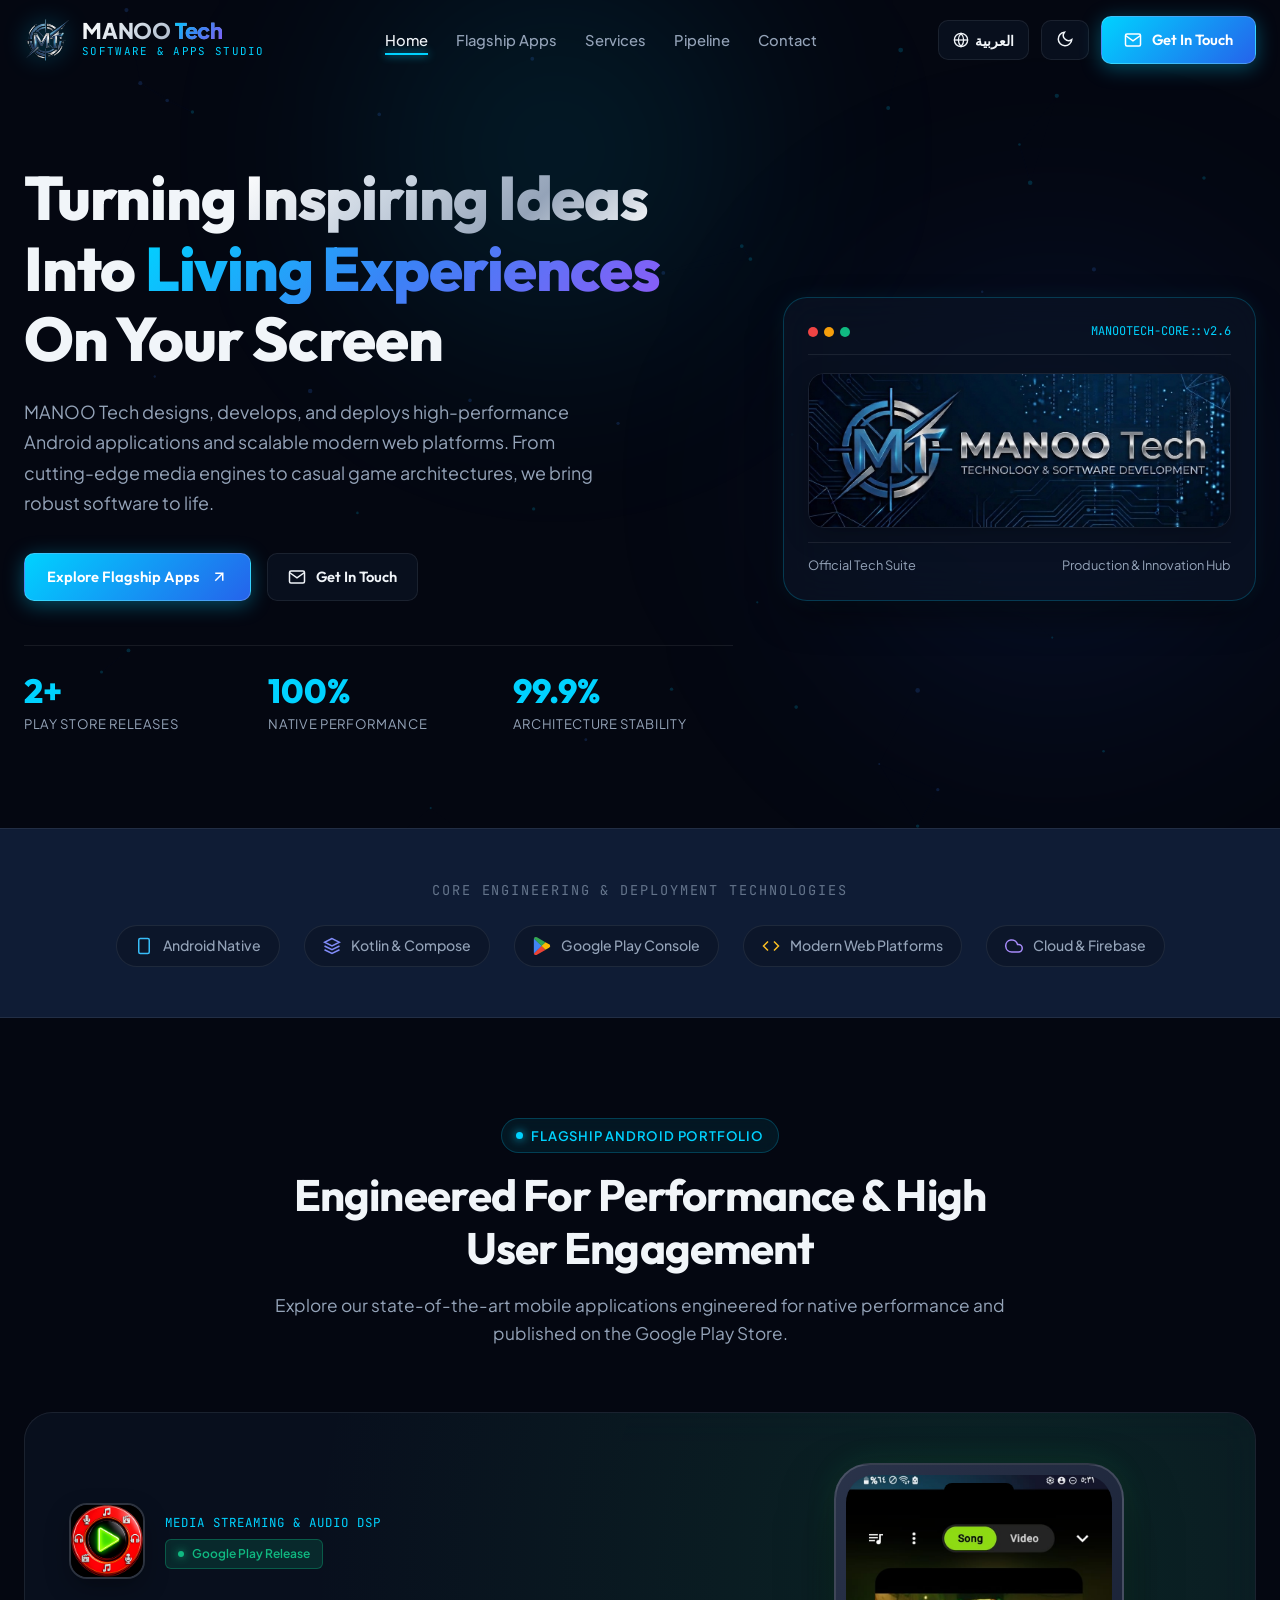
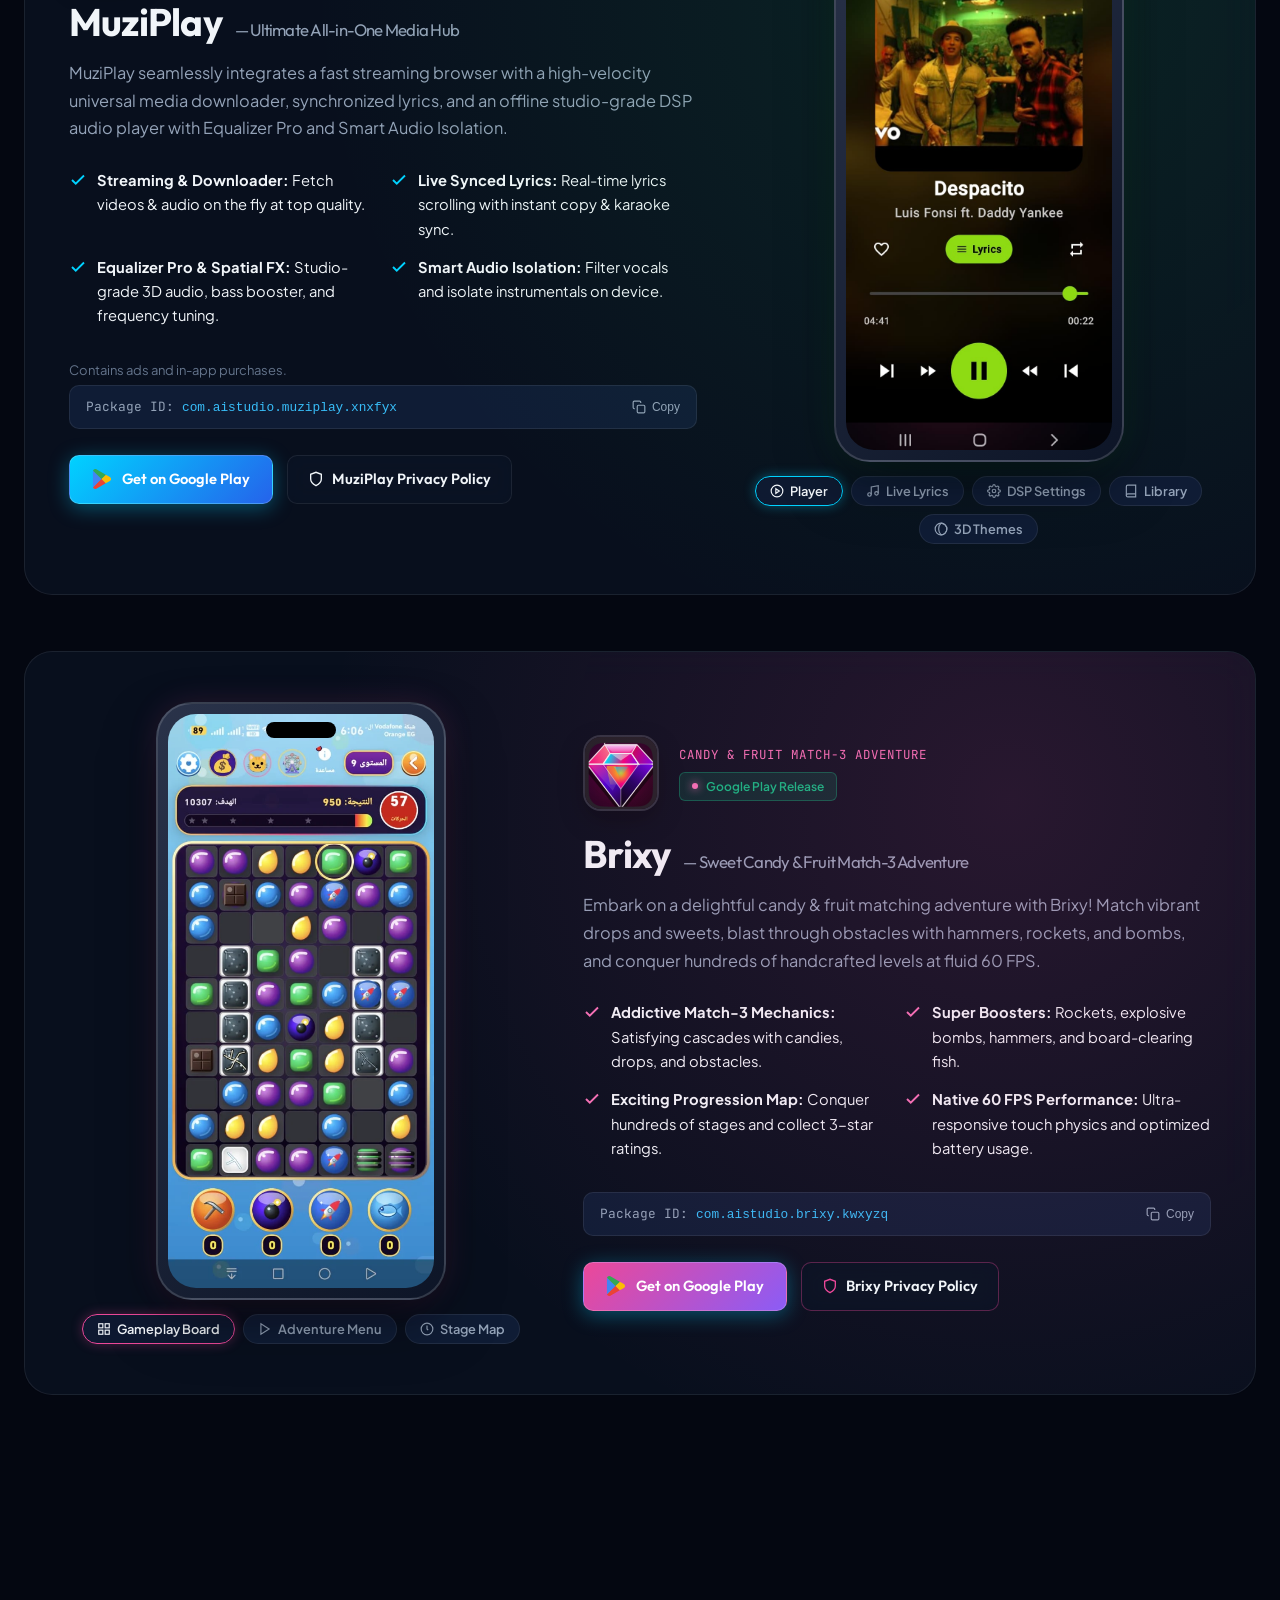
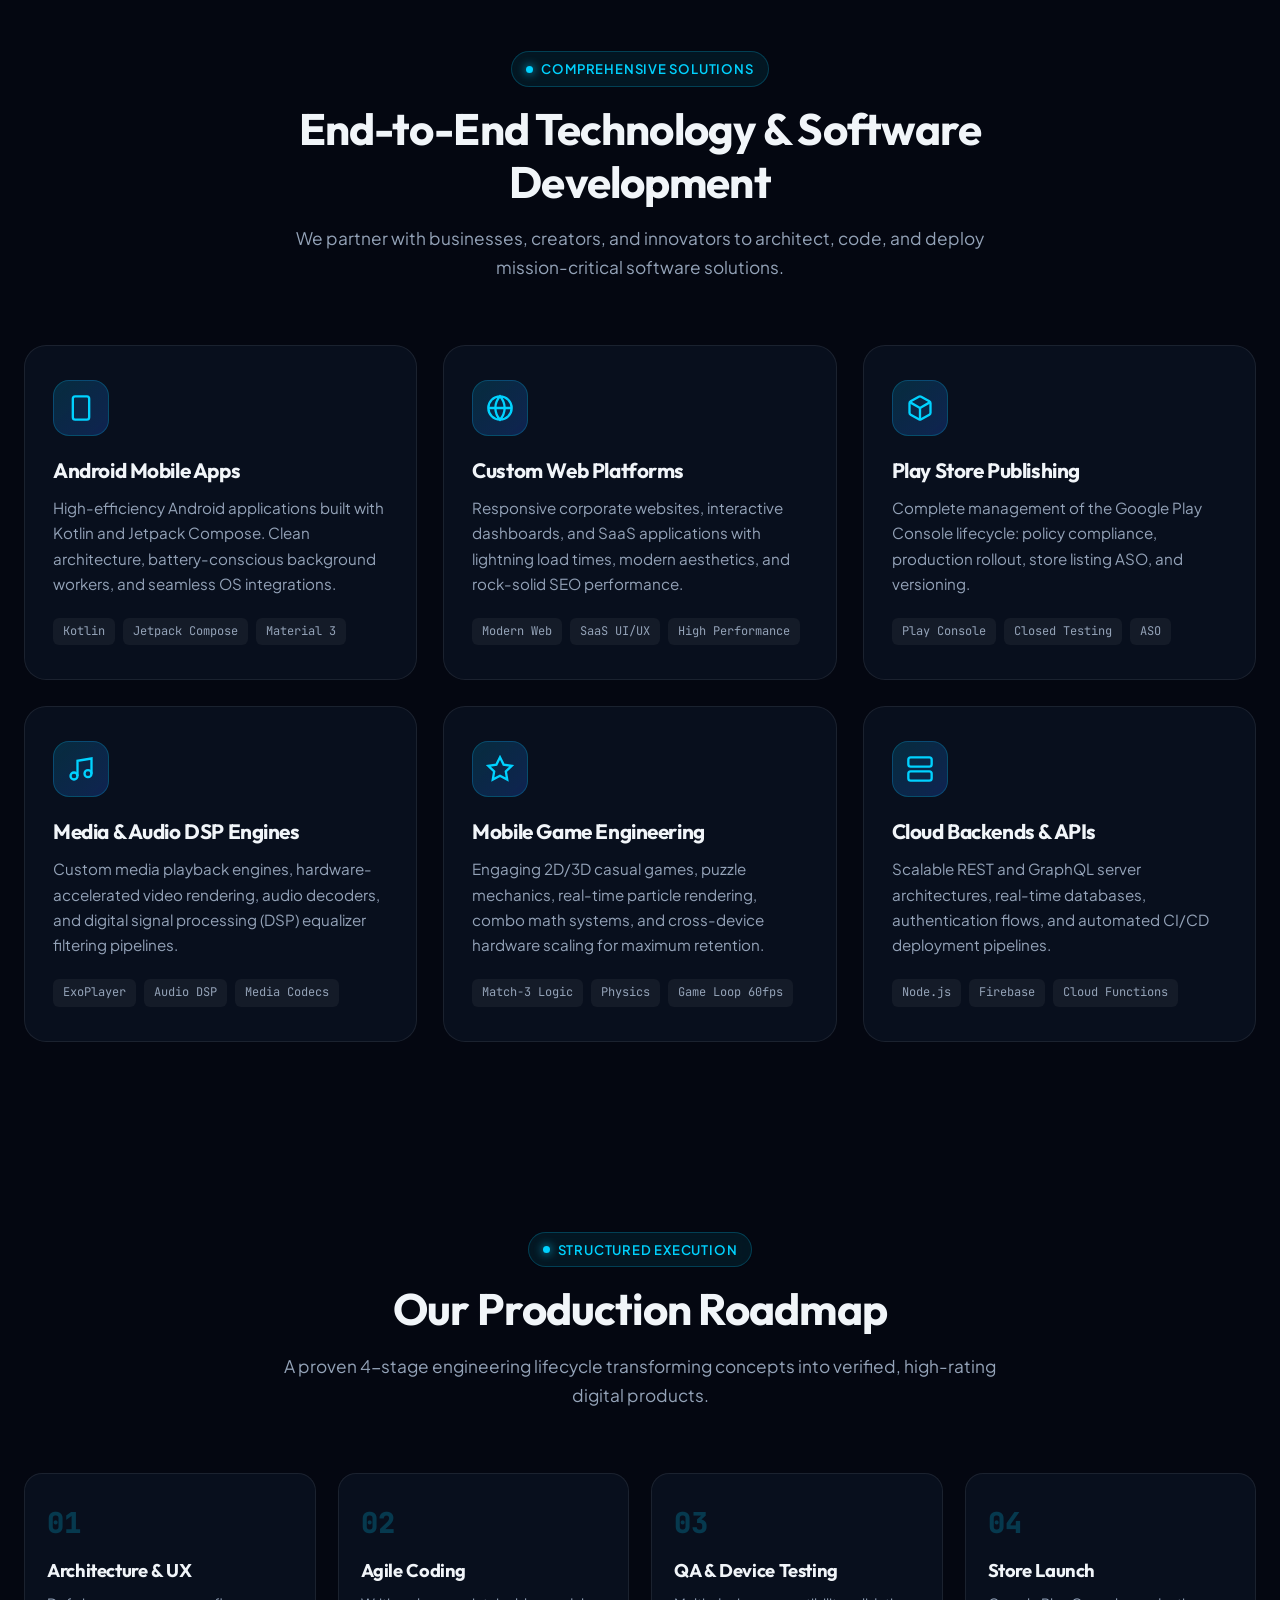
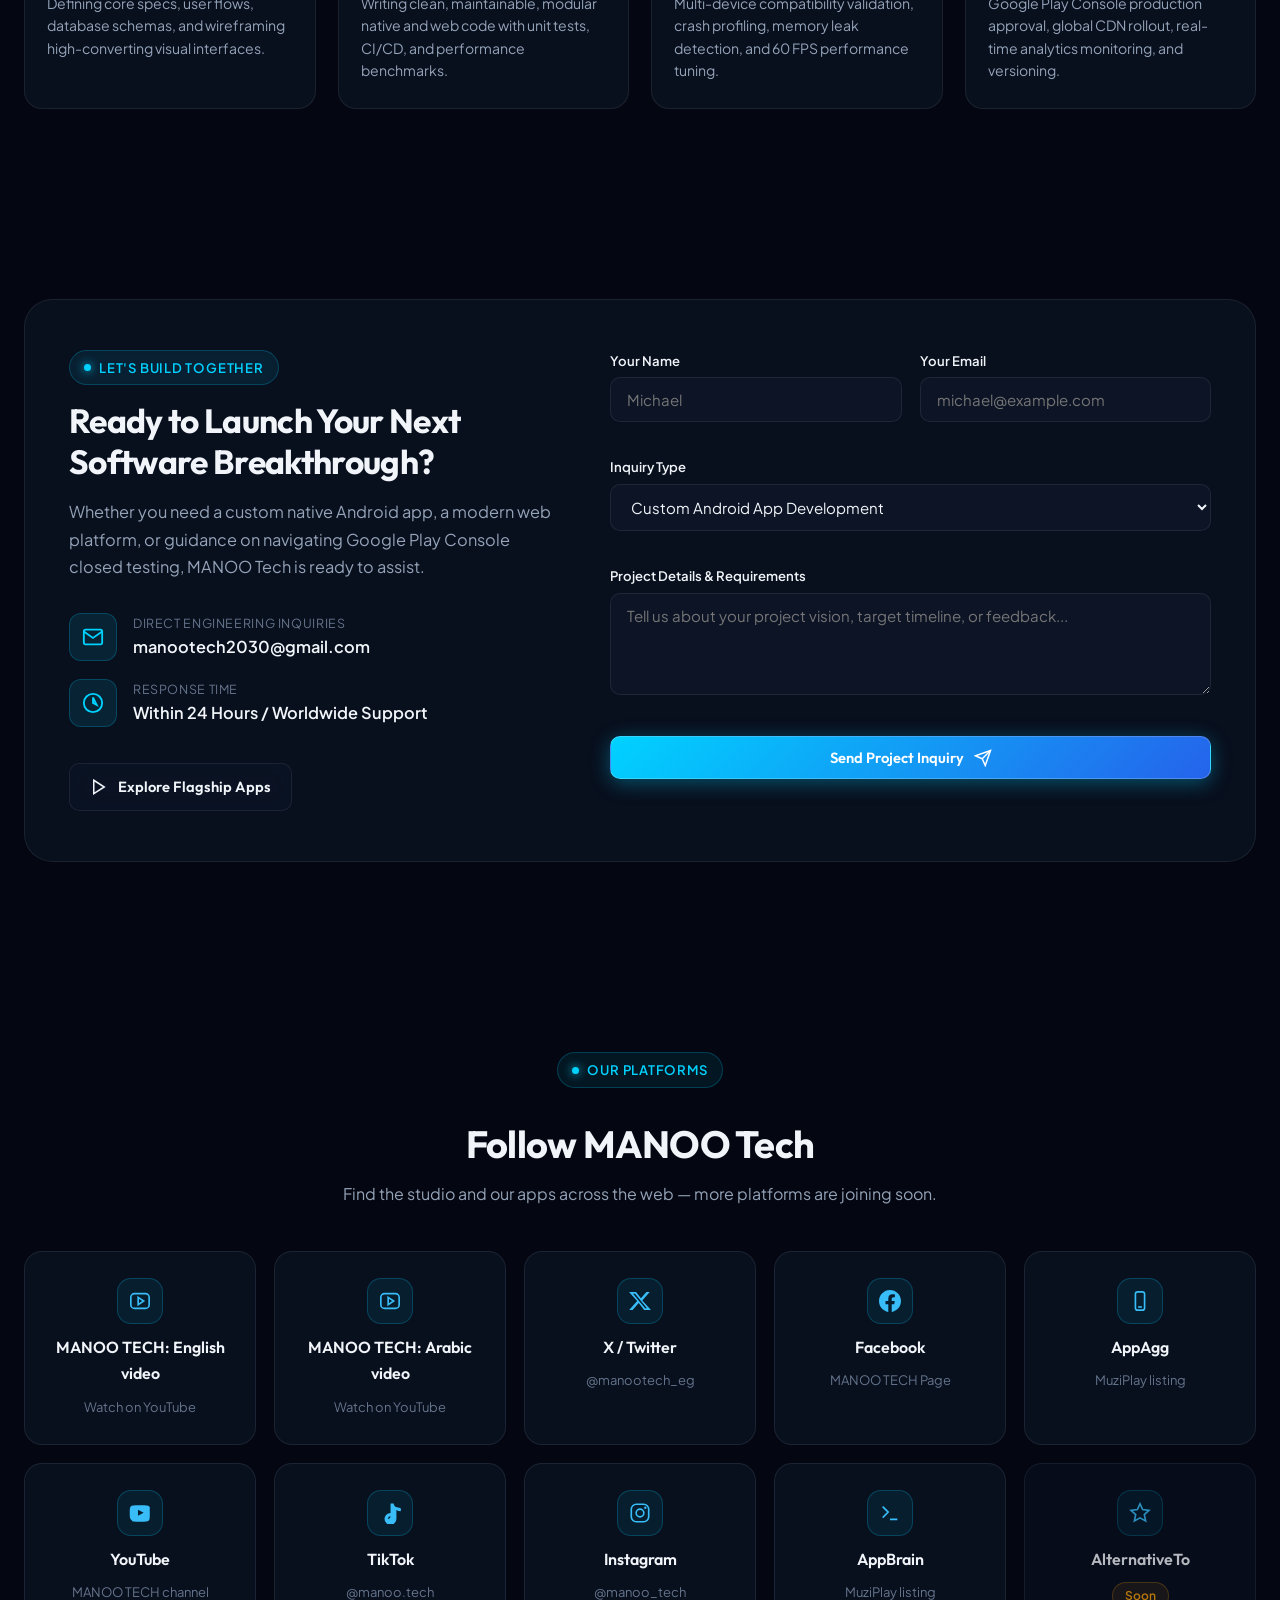
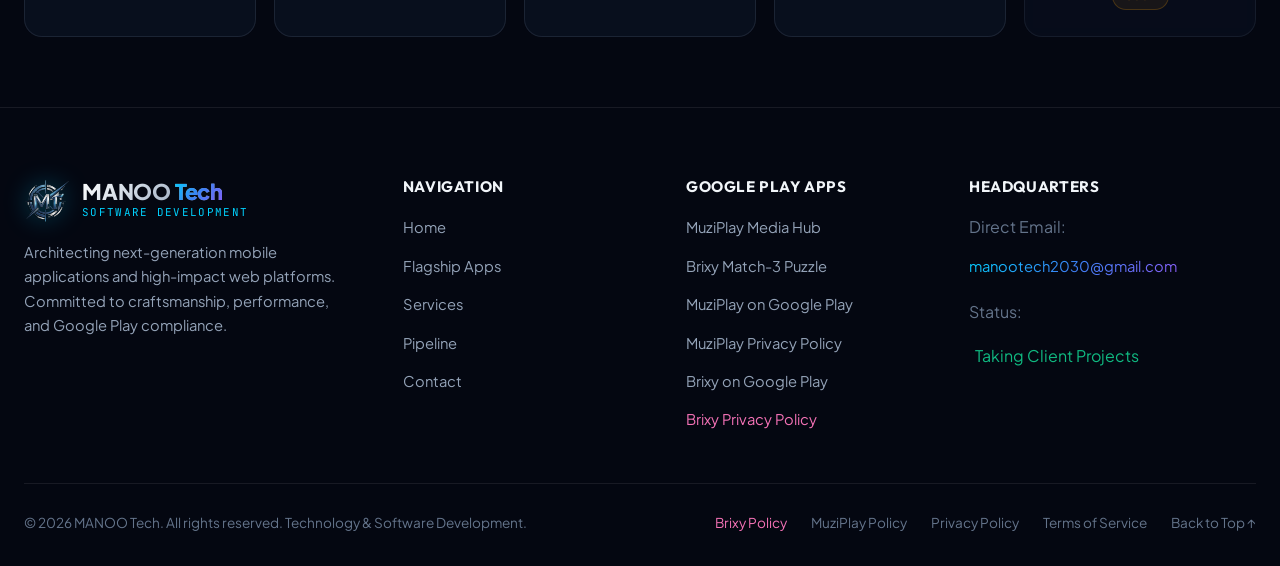
==== index.html @ 0e46942b "Refresh Instagram card to final approved handle @manoo_tech" ====
<!DOCTYPE html>
<html lang="en" dir="ltr" data-theme="dark">
<head>
  <meta charset="UTF-8">
  <meta name="viewport" content="width=device-width, initial-scale=1.0">
  <title>MANOO Tech | Premier Mobile & Web Software Engineering</title>
  <meta name="description" content="MANOO Tech is an elite technology studio specializing in native Android apps, web platforms, and Google Play publication. Discover MuziPlay and Brixy Match-3.">
  <meta name="keywords" content="Manoo Tech, MuziPlay, Brixy, Android Apps, Web Development, Google Play, Closed Testing, Software Studio">
  <meta name="author" content="MANOO Tech">
  
  <!-- Open Graph / Social Meta -->
  <meta property="og:type" content="website">
  <meta property="og:title" content="MANOO Tech | Technology & Software Development">
  <meta property="og:description" content="Engineering high-impact web solutions and native Android apps published on Google Play.">
  <meta property="og:image" content="assets/images/logo-banner.jpg">
  
  <!-- Favicon -->
  <link rel="icon" type="image/png" href="assets/images/logo-icon.png">
  
  <!-- CSS Stylesheet -->
  <link rel="stylesheet" href="style.css">
</head>
<body>

  <!-- Background Cyber Particles -->
  <div class="ambient-glow-1"></div>
  <div class="ambient-glow-2"></div>
  <canvas id="matrixCanvas"></canvas>

  <!-- ==========================================================================
       Navigation Bar
       ========================================================================== -->
  <header class="site-header">
    <div class="container nav-wrap">
      <a href="#home" class="brand-logo" id="nav-brand" aria-label="MANOO Tech Home">
        <img src="assets/images/logo-icon.png" alt="MANOO Tech Logo" class="brand-icon-img">
        <div class="brand-text-group" dir="ltr">
          <span class="brand-name" dir="ltr"><bdi>MANOO</bdi> <span class="gradient-cyan"><bdi>Tech</bdi></span></span>
          <span class="brand-tagline" dir="ltr"><bdi>Software &amp; Apps Studio</bdi></span>
        </div>
      </a>

      <nav aria-label="Main Navigation">
        <ul class="nav-links">
          <li><a href="#home" class="nav-link active" data-i18n="nav_home">Home</a></li>
          <li><a href="#apps" class="nav-link" data-i18n="nav_apps">Flagship Apps</a></li>
          <li><a href="#services" class="nav-link" data-i18n="nav_services">Services</a></li>
          <li><a href="#pipeline" class="nav-link" data-i18n="nav_pipeline">Pipeline</a></li>
          <li><a href="#contact" class="nav-link" data-i18n="nav_contact">Contact</a></li>
        </ul>
      </nav>

      <div class="nav-actions">
        <!-- Language Switcher Toggle -->
        <button class="nav-tool-btn" id="langToggleBtn" aria-label="Toggle Language" title="Switch Language">
          <svg width="16" height="16" viewBox="0 0 24 24" fill="none" stroke="currentColor" stroke-width="2">
            <circle cx="12" cy="12" r="10"></circle>
            <line x1="2" y1="12" x2="22" y2="12"></line>
            <path d="M12 2a15.3 15.3 0 0 1 4 10 15.3 15.3 0 0 1-4 10 15.3 15.3 0 0 1-4-10 15.3 15.3 0 0 1 4-10z"></path>
          </svg>
          <span id="langBtnText">العربية</span>
        </button>

        <!-- Theme Switcher Toggle (Dark / Platinum Light) -->
        <button class="nav-tool-btn" id="themeToggleBtn" aria-label="Toggle Dark/Light Mode">
          <span id="themeToggleIcon">
            <svg class="theme-toggle-icon" viewBox="0 0 24 24" fill="none" stroke="currentColor" stroke-width="2">
              <path d="M21 12.79A9 9 0 1 1 11.21 3 7 7 0 0 0 21 12.79z"></path>
            </svg>
          </span>
        </button>

        <a href="#contact" class="btn-primary" id="nav-cta-btn">
          <svg width="18" height="18" viewBox="0 0 24 24" fill="none" stroke="currentColor" stroke-width="2">
            <path d="M4 4h16c1.1 0 2 .9 2 2v12c0 1.1-.9 2-2 2H4c-1.1 0-2-.9-2-2V6c0-1.1.9-2 2-2z"/>
            <polyline points="22,6 12,13 2,6"/>
          </svg>
          <span data-i18n="nav_cta">Get In Touch</span>
        </a>

        <button class="mobile-nav-toggle" aria-label="Toggle navigation menu">
          <svg width="24" height="24" viewBox="0 0 24 24" fill="none" stroke="currentColor" stroke-width="2">
            <line x1="3" y1="12" x2="21" y2="12"></line>
            <line x1="3" y1="6" x2="21" y2="6"></line>
            <line x1="3" y1="18" x2="21" y2="18"></line>
          </svg>
        </button>
      </div>
    </div>
  </header>

  <main>
    <!-- ==========================================================================
         Hero Section (Streamlined & De-Cluttered)
         ========================================================================== -->
    <section class="hero-section" id="home">
      <div class="container">
        <div class="hero-grid">
          
          <div class="hero-content">
            <h1 class="hero-title" data-i18n="hero_title">
              Turning <span class="gradient-text">Inspiring Ideas</span> Into <span class="gradient-cyan">Living Experiences</span> On Your Screen
            </h1>

            <p class="hero-subtitle" data-i18n="hero_subtitle">
              MANOO Tech designs, develops, and deploys high-performance Android applications and scalable modern web platforms. From cutting-edge media engines to casual game architectures, we bring robust software to life.
            </p>

            <div class="hero-cta-group">
              <a href="#apps" class="btn-primary" id="hero-explore-btn">
                <span data-i18n="hero_explore_btn">Explore Flagship Apps</span>
                <svg width="18" height="18" viewBox="0 0 24 24" fill="none" stroke="currentColor" stroke-width="2">
                  <line x1="7" y1="17" x2="17" y2="7"></line>
                  <polyline points="7 7 17 7 17 17"></polyline>
                </svg>
              </a>
              <a href="#contact" class="btn-secondary" id="hero-contact-btn">
                <svg width="18" height="18" viewBox="0 0 24 24" fill="none" stroke="currentColor" stroke-width="2">
                  <path d="M4 4h16c1.1 0 2 .9 2 2v12c0 1.1-.9 2-2 2H4c-1.1 0-2-.9-2-2V6c0-1.1.9-2 2-2z"/>
                  <polyline points="22,6 12,13 2,6"/>
                </svg>
                <span data-i18n="hero_contact_btn">Get In Touch</span>
              </a>
            </div>

            <!-- Stats Bar -->
            <div class="hero-stats-row">
              <div class="stat-item">
                <div class="stat-value"><span class="stat-number" data-target="2" data-suffix="+">2</span></div>
                <div class="stat-label" data-i18n="stat_releases">Play Store Releases</div>
              </div>
              <div class="stat-item">
                <div class="stat-value"><span class="stat-number" data-target="100" data-suffix="%">100</span></div>
                <div class="stat-label" data-i18n="stat_perf">Native Performance</div>
              </div>
              <div class="stat-item">
                <div class="stat-value"><span class="stat-number" data-target="99" data-suffix=".9%">99.9</span></div>
                <div class="stat-label" data-i18n="stat_uptime">Architecture Stability</div>
              </div>
            </div>
          </div>

          <!-- Right Column: Sleek Uncluttered Brand Showcase -->
          <div class="hero-visual">
            <div class="hero-visual-card">
              <div class="card-top-header">
                <div class="terminal-dots">
                  <span class="terminal-dot dot-red"></span>
                  <span class="terminal-dot dot-yellow"></span>
                  <span class="terminal-dot dot-green"></span>
                </div>
                <div class="tech-system-status">
                  <span class="blink-circle"></span> MANOOTECH-CORE::v2.6
                </div>
              </div>

              <!-- Official Clean Banner -->
              <div class="brand-banner-preview">
                <img src="assets/images/logo-banner.jpg" alt="MANOO Tech - Technology & Software Development">
              </div>

              <!-- Clean Minimal Footer Caption -->
              <div class="banner-footer-caption">
                <span data-i18n="visual_caption_tag">Official Tech Suite</span>
                <span data-i18n="visual_caption_sub">Production & Closed Testing Hub</span>
              </div>
            </div>
          </div>

        </div>
      </div>
    </section>

    <!-- ==========================================================================
         Tech Stack Bar
         ========================================================================== -->
    <section class="tech-stack-section">
      <div class="container">
        <div class="tech-marquee-title">Core Engineering & Deployment Technologies</div>
        <div class="tech-icons-row">
          <div class="tech-pill">
            <svg width="18" height="18" viewBox="0 0 24 24" fill="none" stroke="#38bdf8" stroke-width="2"><rect x="5" y="2" width="14" height="20" rx="2"/><line x1="12" y1="18" x2="12.01" y2="18"/></svg>
            <span>Android Native</span>
          </div>
          <div class="tech-pill">
            <svg width="18" height="18" viewBox="0 0 24 24" fill="none" stroke="#818cf8" stroke-width="2"><polygon points="12 2 2 7 12 12 22 7 12 2"/><polyline points="2 17 12 22 22 17"/><polyline points="2 12 12 17 22 12"/></svg>
            <span>Kotlin & Compose</span>
          </div>
          <div class="tech-pill">
            <svg width="18" height="18" viewBox="0 0 28.99 31.99" xmlns="http://www.w3.org/2000/svg">
              <path d="M13.54 15.28.12 29.34a3.66 3.66 0 0 0 5.33 2.16l15.1-8.6Z" fill="#ea4335"/>
              <path d="m27.11 12.89-6.53-3.74-7.35 6.45 7.38 7.28 6.48-3.7a3.54 3.54 0 0 0 1.5-4.79 3.62 3.62 0 0 0-1.5-1.5z" fill="#fbbc04"/>
              <path d="M.12 2.66a3.57 3.57 0 0 0-.12.92v24.84a3.57 3.57 0 0 0 .12.92L14 15.64Z" fill="#4285f4"/>
              <path d="m13.64 16 6.94-6.85L5.5.51A3.73 3.73 0 0 0 3.63 0 3.64 3.64 0 0 0 .12 2.65Z" fill="#34a853"/>
            </svg>
            <span>Google Play Console</span>
          </div>
          <div class="tech-pill">
            <svg width="18" height="18" viewBox="0 0 24 24" fill="none" stroke="#fbbf24" stroke-width="2"><polyline points="16 18 22 12 16 6"/><polyline points="8 6 2 12 8 18"/></svg>
            <span>Modern Web Platforms</span>
          </div>
          <div class="tech-pill">
            <svg width="18" height="18" viewBox="0 0 24 24" fill="none" stroke="#a78bfa" stroke-width="2"><path d="M18 10h-1.26A8 8 0 1 0 9 20h9a5 5 0 0 0 0-10z"/></svg>
            <span>Cloud & Firebase</span>
          </div>
        </div>
      </div>
    </section>

    <!-- ==========================================================================
         Flagship Products Showcase
         ========================================================================== -->
    <section class="apps-section" id="apps">
      <div class="container">
        
        <div class="section-header">
          <div class="section-badge">
            <span class="pulse-dot"></span>
            <span data-i18n="apps_section_badge">Flagship Android Portfolio</span>
          </div>
          <h2 class="section-title" data-i18n="apps_section_title">Engineered For Performance & High User Engagement</h2>
          <p class="section-desc" data-i18n="apps_section_desc">
            Explore our state-of-the-art mobile applications currently published on the Google Play Store closed track.
          </p>
        </div>

        <!-- APP 1: MUZIPLAY -->
        <article class="app-showcase-card app-muziplay-theme" id="app-muziplay">
          <div class="app-card-grid">
            
            <!-- Left Info -->
            <div class="app-details-col">
              <div class="app-brand-row">
                <img src="assets/images/muziplay-icon.jpg" alt="MuziPlay Official App Icon" class="app-master-icon">
                <div class="app-badge-box">
                  <span class="app-type-tag" data-i18n="muziplay_type">Media Streaming & Audio DSP</span>
                  <div class="testing-status-badge live-status">
                    <span class="badge-dot" style="background: #10b981; box-shadow: 0 0 8px #10b981;"></span>
                    <span data-i18n="app_status_live">Google Play Release</span>
                  </div>
                </div>
              </div>

              <h3 class="app-card-title" data-i18n="muziplay_title">
                MuziPlay <span class="subtitle-dim">— Ultimate All-in-One Media Hub</span>
              </h3>

              <p class="app-card-desc" data-i18n="muziplay_desc">
                MuziPlay seamlessly integrates a fast streaming browser with a high-velocity universal media downloader, synchronized lyrics, and an offline studio-grade DSP audio player with Equalizer Pro and Smart Audio Isolation.
              </p>

              <div class="features-bullet-grid">
                <div class="feature-bullet-item">
                  <svg class="feature-icon-bullet" width="18" height="18" viewBox="0 0 24 24" fill="none" stroke="currentColor" stroke-width="2.5"><polyline points="20 6 9 17 4 12"/></svg>
                  <span data-i18n="muzi_f1"><strong>Streaming &amp; Downloader:</strong> Fetch videos &amp; audio on the fly at top quality.</span>
                </div>
                <div class="feature-bullet-item">
                  <svg class="feature-icon-bullet" width="18" height="18" viewBox="0 0 24 24" fill="none" stroke="currentColor" stroke-width="2.5"><polyline points="20 6 9 17 4 12"/></svg>
                  <span data-i18n="muzi_f2"><strong>Live Synced Lyrics:</strong> Real-time lyrics scrolling with instant copy & karaoke sync.</span>
                </div>
                <div class="feature-bullet-item">
                  <svg class="feature-icon-bullet" width="18" height="18" viewBox="0 0 24 24" fill="none" stroke="currentColor" stroke-width="2.5"><polyline points="20 6 9 17 4 12"/></svg>
                  <span data-i18n="muzi_f3"><strong>Equalizer Pro & Spatial FX:</strong> Studio-grade 3D audio, bass booster, and frequency tuning.</span>
                </div>
                <div class="feature-bullet-item">
                  <svg class="feature-icon-bullet" width="18" height="18" viewBox="0 0 24 24" fill="none" stroke="currentColor" stroke-width="2.5"><polyline points="20 6 9 17 4 12"/></svg>
                  <span data-i18n="muzi_f4"><strong>Smart Audio Isolation:</strong> Filter vocals and isolate instrumentals on device.</span>
                </div>
              </div>

              <!-- Package ID box -->
              <p class="monetization-note" data-i18n="muzi_ads_note">Contains ads and in-app purchases.</p>

              <!-- Package ID box -->
              <div class="package-id-box" dir="ltr">
                <div>Package ID: <code>com.aistudio.muziplay.xnxfyx</code></div>
                <button class="copy-id-btn" data-copy="com.aistudio.muziplay.xnxfyx" title="Copy Package ID">
                  <svg width="14" height="14" viewBox="0 0 24 24" fill="none" stroke="currentColor" stroke-width="2"><rect x="9" y="9" width="13" height="13" rx="2" ry="2"/><path d="M5 15H4a2 2 0 0 1-2-2V4a2 2 0 0 1 2-2h9a2 2 0 0 1 2 2v1"/></svg>
                  <span>Copy</span>
                </button>
              </div>

              <!-- Action buttons -->
              <div class="app-actions-row">
                <a href="https://play.google.com/store/apps/details?id=com.aistudio.muziplay.xnxfyx" target="_blank" rel="noopener noreferrer" class="btn-primary app-play-btn">
                  <svg width="20" height="20" viewBox="0 0 28.99 31.99" xmlns="http://www.w3.org/2000/svg">
                    <path d="M13.54 15.28.12 29.34a3.66 3.66 0 0 0 5.33 2.16l15.1-8.6Z" fill="#ea4335"/>
                    <path d="m27.11 12.89-6.53-3.74-7.35 6.45 7.38 7.28 6.48-3.7a3.54 3.54 0 0 0 1.5-4.79 3.62 3.62 0 0 0-1.5-1.5z" fill="#fbbc04"/>
                    <path d="M.12 2.66a3.57 3.57 0 0 0-.12.92v24.84a3.57 3.57 0 0 0 .12.92L14 15.64Z" fill="#4285f4"/>
                    <path d="m13.64 16 6.94-6.85L5.5.51A3.73 3.73 0 0 0 3.63 0 3.64 3.64 0 0 0 .12 2.65Z" fill="#34a853"/>
                  </svg>
                  <span data-i18n="app_btn_play">Get on Google Play</span>
                </a>
                <a href="muziplay-privacy.html" class="btn-secondary" style="display:inline-flex;align-items:center;gap:8px;">
                  <svg width="16" height="16" viewBox="0 0 24 24" fill="none" stroke="currentColor" stroke-width="2"><path d="M12 22s8-4 8-10V5l-8-3-8 3v7c0 6 8 10 8 10z"/></svg>
                  <span>MuziPlay Privacy Policy</span>
                </a>
              </div>
            </div>

            <!-- Right Visual Phone Mockup -->
            <div class="app-mockup-wrapper preview-tabs-container">
              <div class="phone-mockup-frame">
                <div class="phone-camera-island"></div>
                <div class="phone-inner-screen">
                  <img id="muziplayScreenImg" src="assets/images/muziplay-player.png" alt="MuziPlay Real Android App Interface - Music Player">
                </div>
              </div>
              <!-- Interactive Screen Tabs -->
              <div class="preview-tabs">
                <button type="button" class="preview-tab-btn active" onclick="switchScreenshot('muziplayScreenImg', 'assets/images/muziplay-player.png', this)">
                  <svg width="14" height="14" viewBox="0 0 24 24" fill="none" stroke="currentColor" stroke-width="2"><circle cx="12" cy="12" r="10"/><polygon points="10 8 16 12 10 16 10 8"/></svg>
                  <span>Player</span>
                </button>
                <button type="button" class="preview-tab-btn" onclick="switchScreenshot('muziplayScreenImg', 'assets/images/muziplay-lyrics.png', this)">
                  <svg width="14" height="14" viewBox="0 0 24 24" fill="none" stroke="currentColor" stroke-width="2"><path d="M9 18V5l12-2v13"/><circle cx="6" cy="18" r="3"/><circle cx="18" cy="16" r="3"/></svg>
                  <span>Live Lyrics</span>
                </button>
                <button type="button" class="preview-tab-btn" onclick="switchScreenshot('muziplayScreenImg', 'assets/images/muziplay-settings.png', this)">
                  <svg width="14" height="14" viewBox="0 0 24 24" fill="none" stroke="currentColor" stroke-width="2"><circle cx="12" cy="12" r="3"/><path d="M19.4 15a1.65 1.65 0 0 0 .33 1.82l.06.06a2 2 0 0 1 0 2.83 2 2 0 0 1-2.83 0l-.06-.06a1.65 1.65 0 0 0-1.82-.33 1.65 1.65 0 0 0-1 1.51V21a2 2 0 0 1-2 2 2 2 0 0 1-2-2v-.09A1.65 1.65 0 0 0 9 19.4a1.65 1.65 0 0 0-1.82.33l-.06.06a2 2 0 0 1-2.83 0 2 2 0 0 1 0-2.83l.06-.06a1.65 1.65 0 0 0 .33-1.82 1.65 1.65 0 0 0-1.51-1H3a2 2 0 0 1-2-2 2 2 0 0 1 2-2h.09A1.65 1.65 0 0 0 4.6 9a1.65 1.65 0 0 0-.33-1.82l-.06-.06a2 2 0 0 1 0-2.83 2 2 0 0 1 2.83 0l.06.06a1.65 1.65 0 0 0 1.82.33H9a1.65 1.65 0 0 0 1-1.51V3a2 2 0 0 1 2-2 2 2 0 0 1 2 2v.09a1.65 1.65 0 0 0 1 1.51 1.65 1.65 0 0 0 1.82-.33l.06-.06a2 2 0 0 1 2.83 0 2 2 0 0 1 0 2.83l-.06.06a1.65 1.65 0 0 0-.33 1.82V9a1.65 1.65 0 0 0 1.51 1H21a2 2 0 0 1 2 2 2 2 0 0 1-2 2h-.09a1.65 1.65 0 0 0-1.51 1z"/></svg>
                  <span>DSP Settings</span>
                </button>
                <button type="button" class="preview-tab-btn" onclick="switchScreenshot('muziplayScreenImg', 'assets/images/muziplay-library.png', this)">
                  <svg width="14" height="14" viewBox="0 0 24 24" fill="none" stroke="currentColor" stroke-width="2"><path d="M4 19.5A2.5 2.5 0 0 1 6.5 17H20"/><path d="M6.5 2H20v20H6.5A2.5 2.5 0 0 1 4 19.5v-15A2.5 2.5 0 0 1 6.5 2z"/></svg>
                  <span>Library</span>
                </button>
                <button type="button" class="preview-tab-btn" onclick="switchScreenshot('muziplayScreenImg', 'assets/images/muziplay-themes.png', this)">
                  <svg width="14" height="14" viewBox="0 0 24 24" fill="none" stroke="currentColor" stroke-width="2"><circle cx="12" cy="12" r="10"/><path d="M12 2a14.5 14.5 0 0 0 0 20 10 10 0 0 0 0-20"/></svg>
                  <span>3D Themes</span>
                </button>
              </div>
            </div>

          </div>
        </article>

        <!-- APP 2: BRIXY MATCH-3 -->
        <article class="app-showcase-card app-brixy-theme" id="app-brixy">
          <div class="app-card-grid reverse-layout">
            
            <!-- Left Visual Phone Mockup -->
            <div class="app-mockup-wrapper preview-tabs-container">
              <div class="phone-mockup-frame">
                <div class="phone-camera-island"></div>
                <div class="phone-inner-screen">
                  <img id="brixyScreenImg" src="assets/images/brixy-gameplay.png" alt="Brixy Match-3 Real Gameplay Screen">
                </div>
              </div>
              <!-- Interactive Screen Tabs -->
              <div class="preview-tabs">
                <button type="button" class="preview-tab-btn active" onclick="switchScreenshot('brixyScreenImg', 'assets/images/brixy-gameplay.png', this)">
                  <svg width="14" height="14" viewBox="0 0 24 24" fill="none" stroke="currentColor" stroke-width="2"><rect x="3" y="3" width="7" height="7"/><rect x="14" y="3" width="7" height="7"/><rect x="14" y="14" width="7" height="7"/><rect x="3" y="14" width="7" height="7"/></svg>
                  <span>Gameplay Board</span>
                </button>
                <button type="button" class="preview-tab-btn" onclick="switchScreenshot('brixyScreenImg', 'assets/images/brixy-menu.png', this)">
                  <svg width="14" height="14" viewBox="0 0 24 24" fill="none" stroke="currentColor" stroke-width="2"><polygon points="5 3 19 12 5 21 5 3"/></svg>
                  <span>Adventure Menu</span>
                </button>
                <button type="button" class="preview-tab-btn" onclick="switchScreenshot('brixyScreenImg', 'assets/images/brixy-levels.png', this)">
                  <svg width="14" height="14" viewBox="0 0 24 24" fill="none" stroke="currentColor" stroke-width="2"><circle cx="12" cy="12" r="10"/><polyline points="12 6 12 12 14 14"/></svg>
                  <span>Stage Map</span>
                </button>
              </div>
            </div>

            <!-- Right Info -->
            <div class="app-details-col">
              <div class="app-brand-row">
                <img src="assets/images/brixy-icon.jpg" alt="Brixy Official App Icon" class="app-master-icon">
                <div class="app-badge-box">
                  <span class="app-type-tag" style="color: #f472b6;" data-i18n="brixy_type">Arcade & Brain Casual Gaming</span>
                  <div class="testing-status-badge live-status">
                    <span class="badge-dot" style="background: #f472b6; box-shadow: 0 0 8px #f472b6;"></span>
                    <span data-i18n="app_status_live">Google Play Release</span>
                  </div>
                </div>
              </div>

              <h3 class="app-card-title" data-i18n="brixy_title">
                Brixy <span class="subtitle-dim">— Sweet Candy &amp; Fruit Match-3 Adventure</span>
              </h3>

              <p class="app-card-desc" data-i18n="brixy_desc">
                Embark on a delightful candy &amp; fruit matching adventure with Brixy! Match vibrant drops and sweets, blast through obstacles with hammers, rockets, and bombs, and conquer hundreds of handcrafted levels at fluid 60 FPS.
              </p>

              <div class="features-bullet-grid">
                <div class="feature-bullet-item">
                  <svg class="feature-icon-bullet" style="color: #f472b6;" width="18" height="18" viewBox="0 0 24 24" fill="none" stroke="currentColor" stroke-width="2.5"><polyline points="20 6 9 17 4 12"/></svg>
                  <span data-i18n="brixy_f1"><strong>Addictive Match-3 Mechanics:</strong> Satisfying cascades with candies, drops, and obstacles.</span>
                </div>
                <div class="feature-bullet-item">
                  <svg class="feature-icon-bullet" style="color: #f472b6;" width="18" height="18" viewBox="0 0 24 24" fill="none" stroke="currentColor" stroke-width="2.5"><polyline points="20 6 9 17 4 12"/></svg>
                  <span data-i18n="brixy_f2"><strong>Super Boosters:</strong> Rockets, explosive bombs, hammers, and board-clearing fish.</span>
                </div>
                <div class="feature-bullet-item">
                  <svg class="feature-icon-bullet" style="color: #f472b6;" width="18" height="18" viewBox="0 0 24 24" fill="none" stroke="currentColor" stroke-width="2.5"><polyline points="20 6 9 17 4 12"/></svg>
                  <span data-i18n="brixy_f3"><strong>Exciting Progression Map:</strong> Conquer hundreds of stages and collect 3-star ratings.</span>
                </div>
                <div class="feature-bullet-item">
                  <svg class="feature-icon-bullet" style="color: #f472b6;" width="18" height="18" viewBox="0 0 24 24" fill="none" stroke="currentColor" stroke-width="2.5"><polyline points="20 6 9 17 4 12"/></svg>
                  <span data-i18n="brixy_f4"><strong>Native 60 FPS Performance:</strong> Ultra-responsive touch physics and optimized battery usage.</span>
                </div>
              </div>

              <!-- Package ID box -->
              <div class="package-id-box" dir="ltr">
                <div>Package ID: <code>com.aistudio.brixy.kwxyzq</code></div>
                <button class="copy-id-btn" data-copy="com.aistudio.brixy.kwxyzq" title="Copy Package ID">
                  <svg width="14" height="14" viewBox="0 0 24 24" fill="none" stroke="currentColor" stroke-width="2"><rect x="9" y="9" width="13" height="13" rx="2" ry="2"/><path d="M5 15H4a2 2 0 0 1-2-2V4a2 2 0 0 1 2-2h9a2 2 0 0 1 2 2v1"/></svg>
                  <span>Copy</span>
                </button>
              </div>

              <!-- Action buttons -->
              <div class="app-actions-row">
                <a href="https://play.google.com/store/apps/details?id=com.aistudio.brixy.kwxyzq" target="_blank" rel="noopener noreferrer" class="btn-primary app-play-btn" style="background: linear-gradient(135deg, #ec4899 0%, #8b5cf6 100%);">
                  <svg width="20" height="20" viewBox="0 0 28.99 31.99" xmlns="http://www.w3.org/2000/svg">
                    <path d="M13.54 15.28.12 29.34a3.66 3.66 0 0 0 5.33 2.16l15.1-8.6Z" fill="#ea4335"/>
                    <path d="m27.11 12.89-6.53-3.74-7.35 6.45 7.38 7.28 6.48-3.7a3.54 3.54 0 0 0 1.5-4.79 3.62 3.62 0 0 0-1.5-1.5z" fill="#fbbc04"/>
                    <path d="M.12 2.66a3.57 3.57 0 0 0-.12.92v24.84a3.57 3.57 0 0 0 .12.92L14 15.64Z" fill="#4285f4"/>
                    <path d="m13.64 16 6.94-6.85L5.5.51A3.73 3.73 0 0 0 3.63 0 3.64 3.64 0 0 0 .12 2.65Z" fill="#34a853"/>
                  </svg>
                  <span data-i18n="app_btn_play">Get on Google Play</span>
                </a>
                <a href="brixy-privacy.html" class="btn-secondary" style="display:inline-flex;align-items:center;gap:8px;border-color:rgba(236,72,153,0.35);">
                  <svg width="16" height="16" viewBox="0 0 24 24" fill="none" stroke="#ec4899" stroke-width="2"><path d="M12 22s8-4 8-10V5l-8-3-8 3v7c0 6 8 10 8 10z"/></svg>
                  <span>Brixy Privacy Policy</span>
                </a>
              </div>
            </div>

          </div>
        </article>

      </div>
    </section>



    <!-- ==========================================================================
         Services & Engineering Capabilities
         ========================================================================== -->
    <section class="services-section" id="services">
      <div class="container">
        
        <div class="section-header">
          <div class="section-badge">
            <span class="pulse-dot"></span>
            <span data-i18n="services_badge">Comprehensive Solutions</span>
          </div>
          <h2 class="section-title" data-i18n="services_title">End-to-End Technology & Software Development</h2>
          <p class="section-desc" data-i18n="services_desc">
            We partner with businesses, creators, and innovators to architect, code, and deploy mission-critical software solutions.
          </p>
        </div>

        <div class="services-grid">
          
          <!-- Service 1 -->
          <div class="service-card">
            <div class="service-icon-box">
              <svg width="28" height="28" viewBox="0 0 24 24" fill="none" stroke="currentColor" stroke-width="2"><rect x="5" y="2" width="14" height="20" rx="2"/><line x1="12" y1="18" x2="12.01" y2="18"/></svg>
            </div>
            <h3 class="service-card-title" data-i18n="service_1_title">Android Mobile Apps</h3>
            <p class="service-card-desc" data-i18n="service_1_desc">
              High-efficiency Android applications built with Kotlin and Jetpack Compose. Clean architecture, battery-conscious background workers, and seamless OS integrations.
            </p>
            <div class="service-tags">
              <span class="service-tag">Kotlin</span>
              <span class="service-tag">Jetpack Compose</span>
              <span class="service-tag">Material 3</span>
            </div>
          </div>

          <!-- Service 2 -->
          <div class="service-card">
            <div class="service-icon-box">
              <svg width="28" height="28" viewBox="0 0 24 24" fill="none" stroke="currentColor" stroke-width="2"><circle cx="12" cy="12" r="10"/><line x1="2" y1="12" x2="22" y2="12"/><path d="M12 2a15.3 15.3 0 0 1 4 10 15.3 15.3 0 0 1-4 10 15.3 15.3 0 0 1-4-10 15.3 15.3 0 0 1 4-10z"/></svg>
            </div>
            <h3 class="service-card-title" data-i18n="service_2_title">Custom Web Platforms</h3>
            <p class="service-card-desc" data-i18n="service_2_desc">
              Responsive corporate websites, interactive dashboards, and SaaS applications with lightning load times, modern aesthetics, and rock-solid SEO performance.
            </p>
            <div class="service-tags">
              <span class="service-tag">Modern Web</span>
              <span class="service-tag">SaaS UI/UX</span>
              <span class="service-tag">High Performance</span>
            </div>
          </div>

          <!-- Service 3 -->
          <div class="service-card">
            <div class="service-icon-box">
              <svg width="28" height="28" viewBox="0 0 24 24" fill="none" stroke="currentColor" stroke-width="2"><path d="M21 16V8a2 2 0 0 0-1-1.73l-7-4a2 2 0 0 0-2 0l-7 4A2 2 0 0 0 3 8v8a2 2 0 0 0 1 1.73l7 4a2 2 0 0 0 2 0l7-4A2 2 0 0 0 21 16z"/><polyline points="3.27 6.96 12 12.01 20.73 6.96"/><line x1="12" y1="22.08" x2="12" y2="12"/></svg>
            </div>
            <h3 class="service-card-title" data-i18n="service_3_title">Play Store Publishing</h3>
            <p class="service-card-desc" data-i18n="service_3_desc">
              Complete management of the Google Play Console lifecycle: policy compliance, closed testing cohort recruitment, store listing ASO, and production rollout.
            </p>
            <div class="service-tags">
              <span class="service-tag">Play Console</span>
              <span class="service-tag">Closed Testing</span>
              <span class="service-tag">ASO</span>
            </div>
          </div>

          <!-- Service 4 -->
          <div class="service-card">
            <div class="service-icon-box">
              <svg width="28" height="28" viewBox="0 0 24 24" fill="none" stroke="currentColor" stroke-width="2"><path d="M9 18V5l12-2v13"/><circle cx="6" cy="18" r="3"/><circle cx="18" cy="16" r="3"/></svg>
            </div>
            <h3 class="service-card-title" data-i18n="service_4_title">Media & Audio DSP Engines</h3>
            <p class="service-card-desc" data-i18n="service_4_desc">
              Custom media playback engines, hardware-accelerated video rendering, audio decoders, and digital signal processing (DSP) equalizer filtering pipelines.
            </p>
            <div class="service-tags">
              <span class="service-tag">ExoPlayer</span>
              <span class="service-tag">Audio DSP</span>
              <span class="service-tag">Media Codecs</span>
            </div>
          </div>

          <!-- Service 5 -->
          <div class="service-card">
            <div class="service-icon-box">
              <svg width="28" height="28" viewBox="0 0 24 24" fill="none" stroke="currentColor" stroke-width="2"><polygon points="12 2 15.09 8.26 22 9.27 17 14.14 18.18 21.02 12 17.77 5.82 21.02 7 14.14 2 9.27 8.91 8.26 12 2"/></svg>
            </div>
            <h3 class="service-card-title" data-i18n="service_5_title">Mobile Game Engineering</h3>
            <p class="service-card-desc" data-i18n="service_5_desc">
              Engaging 2D/3D casual games, puzzle mechanics, real-time particle rendering, combo math systems, and cross-device hardware scaling for maximum retention.
            </p>
            <div class="service-tags">
              <span class="service-tag">Match-3 Logic</span>
              <span class="service-tag">Physics</span>
              <span class="service-tag">Game Loop 60fps</span>
            </div>
          </div>

          <!-- Service 6 -->
          <div class="service-card">
            <div class="service-icon-box">
              <svg width="28" height="28" viewBox="0 0 24 24" fill="none" stroke="currentColor" stroke-width="2"><rect x="2" y="2" width="20" height="8" rx="2" ry="2"/><rect x="2" y="14" width="20" height="8" rx="2" ry="2"/><line x1="6" y1="6" x2="6.01" y2="6"/><line x1="6" y1="18" x2="6.01" y2="18"/></svg>
            </div>
            <h3 class="service-card-title" data-i18n="service_6_title">Cloud Backends & APIs</h3>
            <p class="service-card-desc" data-i18n="service_6_desc">
              Scalable REST and GraphQL server architectures, real-time databases, authentication flows, and automated CI/CD deployment pipelines.
            </p>
            <div class="service-tags">
              <span class="service-tag">Node.js</span>
              <span class="service-tag">Firebase</span>
              <span class="service-tag">Cloud Functions</span>
            </div>
          </div>

        </div>

      </div>
    </section>

    <!-- ==========================================================================
         Engineering Pipeline
         ========================================================================== -->
    <section class="pipeline-section" id="pipeline">
      <div class="container">
        
        <div class="section-header">
          <div class="section-badge">
            <span class="pulse-dot"></span>
            <span data-i18n="pipeline_badge">Structured Execution</span>
          </div>
          <h2 class="section-title" data-i18n="pipeline_title">Our Production Roadmap</h2>
          <p class="section-desc" data-i18n="pipeline_desc">
            A proven 4-stage engineering lifecycle transforming concepts into verified, high-rating digital products.
          </p>
        </div>

        <div class="pipeline-grid">
          <div class="pipeline-card">
            <div class="pipeline-number">01</div>
            <h3 class="pipeline-title" data-i18n="step_1_title">Architecture & UX</h3>
            <p class="pipeline-desc" data-i18n="step_1_desc">
              Defining core specs, user flows, database schemas, and wireframing high-converting visual interfaces.
            </p>
          </div>

          <div class="pipeline-card">
            <div class="pipeline-number">02</div>
            <h3 class="pipeline-title" data-i18n="step_2_title">Agile Coding</h3>
            <p class="pipeline-desc" data-i18n="step_2_desc">
              Writing clean, maintainable, modular native and web code with unit tests, CI/CD, and performance benchmarks.
            </p>
          </div>

          <div class="pipeline-card">
            <div class="pipeline-number">03</div>
            <h3 class="pipeline-title" data-i18n="step_3_title">QA &amp; Device Testing</h3>
            <p class="pipeline-desc" data-i18n="step_3_desc">
              Multi-device compatibility validation, crash profiling, memory leak detection, and 60 FPS performance tuning.
            </p>
          </div>

          <div class="pipeline-card">
            <div class="pipeline-number">04</div>
            <h3 class="pipeline-title" data-i18n="step_4_title">Store Launch</h3>
            <p class="pipeline-desc" data-i18n="step_4_desc">
              Google Play Console production approval, global CDN rollout, real-time analytics monitoring, and versioning.
            </p>
          </div>
        </div>

      </div>
    </section>

    <!-- ==========================================================================
         Contact & Project Inquiry Section
         ========================================================================== -->
    <section class="contact-section" id="contact">
      <div class="container">
        <div class="contact-grid">
          
          <!-- Contact Left Details -->
          <div class="contact-info-col">
            <div class="section-badge">
              <span class="pulse-dot"></span>
              <span data-i18n="contact_badge">Let's Build Together</span>
            </div>
            <h3 data-i18n="contact_title">Ready to Launch Your Next Software Breakthrough?</h3>
            <p class="contact-info-desc" data-i18n="contact_desc">
              Whether you need a custom native Android app, a modern web platform, or guidance on navigating Google Play Console closed testing, MANOO Tech is ready to assist.
            </p>

            <div class="contact-direct-items">
              <div class="direct-item">
                <div class="direct-item-icon">
                  <svg width="22" height="22" viewBox="0 0 24 24" fill="none" stroke="currentColor" stroke-width="2"><path d="M4 4h16c1.1 0 2 .9 2 2v12c0 1.1-.9 2-2 2H4c-1.1 0-2-.9-2-2V6c0-1.1.9-2 2-2z"/><polyline points="22,6 12,13 2,6"/></svg>
                </div>
                <div class="direct-item-meta">
                  <span data-i18n="direct_inquiry_label">Direct Engineering Inquiries</span>
                  <a href="mailto:manootech2030@gmail.com">manootech2030@gmail.com</a>
                </div>
              </div>

              <div class="direct-item">
                <div class="direct-item-icon">
                  <svg width="22" height="22" viewBox="0 0 24 24" fill="none" stroke="currentColor" stroke-width="2"><circle cx="12" cy="12" r="10"/><polygon points="12 6 12 12 16 14"/></svg>
                </div>
                <div class="direct-item-meta">
                  <span data-i18n="response_time_label">Response Time</span>
                  <p data-i18n="response_time_val">Within 24 Hours / Worldwide Support</p>
                </div>
              </div>
            </div>

            <div>
              <a href="#apps" class="btn-secondary">
                <svg width="18" height="18" viewBox="0 0 24 24" fill="none" stroke="currentColor" stroke-width="2"><polygon points="5 3 19 12 5 21 5 3"/></svg>
                <span data-i18n="hero_explore_btn">Explore Flagship Apps</span>
              </a>
            </div>
          </div>

          <!-- Contact Form -->
          <div class="contact-form-col">
            <form class="contact-form" id="mainContactForm">
              <div class="form-row">
                <div class="form-group">
                  <label class="form-label" for="contactName" data-i18n="contact_name_label">Your Name</label>
                  <input type="text" id="contactName" class="form-input" placeholder="Michael" required>
                </div>
                <div class="form-group">
                  <label class="form-label" for="contactEmail" data-i18n="contact_email_label">Your Email</label>
                  <input type="email" id="contactEmail" class="form-input" placeholder="michael@example.com" required>
                </div>
              </div>

              <div class="form-group">
                <label class="form-label" for="contactSubject" data-i18n="contact_inquiry_label">Inquiry Type</label>
                <select id="contactSubject" class="form-select" required>
                  <option value="Mobile App Development">Custom Android App Development</option>
                  <option value="Web Platform Development">Web Application &amp; Corporate Site</option>
                  <option value="Google Play Publishing">Google Play Store Publishing</option>
                  <option value="General Partnership">General Technical Partnership</option>
                </select>
              </div>

              <div class="form-group">
                <label class="form-label" for="contactMessage" data-i18n="contact_msg_label">Project Details &amp; Requirements</label>
                <textarea id="contactMessage" class="form-textarea" rows="4" placeholder="Tell us about your project vision, target timeline, or feedback..." required></textarea>
              </div>

              <button type="submit" class="btn-primary" id="contact-submit-btn">
                <span data-i18n="contact_submit_btn">Send Project Inquiry</span>
                <svg width="18" height="18" viewBox="0 0 24 24" fill="none" stroke="currentColor" stroke-width="2"><line x1="22" y1="2" x2="11" y2="13"/><polygon points="22 2 15 22 11 13 2 9 22 2"/></svg>
              </button>

              <div id="contactFeedback" class="submit-feedback-msg"></div>
            </form>
          </div>

        </div>
      </div>
    </section>
  </main>

  <!-- ==========================================================================
       Footer
       ========================================================================== -->

    <!-- ==========================================================================
         Social Platforms / Follow Section
         ========================================================================== -->
    <section class="social-section" id="follow">
      <div class="container">
        <div class="social-head">
          <div class="section-badge">
            <span class="pulse-dot"></span>
            <span data-i18n="social_badge">Our Platforms</span>
          </div>
          <h3 data-i18n="social_title">Follow MANOO Tech</h3>
          <p class="social-desc" data-i18n="social_desc">Find the studio and our apps across the web — more platforms are joining soon.</p>
        </div>
        <div class="social-grid">
          <a class="social-card" href="https://www.youtube.com/shorts/EmPrnIaoRD0" target="_blank" rel="noopener">
            <span class="social-icon"><svg width="22" height="22" viewBox="0 0 24 24" fill="none" stroke="currentColor" stroke-width="1.8"><rect x="2" y="4" width="20" height="16" rx="4"/><path d="m10 8 6 4-6 4z"/></svg></span>
            <span class="social-name" data-i18n="video_en_title">MANOO TECH: English video</span>
            <span class="social-sub" data-i18n="video_watch">Watch on YouTube</span>
          </a>
          <a class="social-card" href="https://www.youtube.com/shorts/3Y0zLaLJI00" target="_blank" rel="noopener">
            <span class="social-icon"><svg width="22" height="22" viewBox="0 0 24 24" fill="none" stroke="currentColor" stroke-width="1.8"><rect x="2" y="4" width="20" height="16" rx="4"/><path d="m10 8 6 4-6 4z"/></svg></span>
            <span class="social-name" data-i18n="video_ar_title">MANOO TECH: Arabic video</span>
            <span class="social-sub" data-i18n="video_watch">Watch on YouTube</span>
          </a>
          <a class="social-card" href="https://x.com/manootech_eg" target="_blank" rel="noopener">
            <span class="social-icon"><svg width="22" height="22" viewBox="0 0 24 24" fill="currentColor"><path d="M18.9 2.1h3.7l-8.1 9.3L24 21.9h-7.5l-5.9-7.7-6.7 7.7H.2l8.7-9.9L0 2.1h7.7l5.3 7 6-7zm-1.3 17.7h2L6.6 4.2H4.4l13.2 15.6z"/></svg></span>
            <span class="social-name">X / Twitter</span>
            <span class="social-sub" dir="ltr" data-i18n="social_x_sub">@manootech_eg</span>
          </a>
          <a class="social-card" href="https://www.facebook.com/profile.php?id=61596866368376" target="_blank" rel="noopener">
            <span class="social-icon"><svg width="22" height="22" viewBox="0 0 24 24" fill="currentColor"><path d="M24 12.073c0-6.627-5.373-12-12-12s-12 5.373-12 12c0 5.99 4.388 10.954 10.125 11.854v-8.385H7.078v-3.47h3.047V9.43c0-3.007 1.792-4.669 4.533-4.669 1.312 0 2.686.235 2.686.235v2.953H15.83c-1.491 0-1.956.925-1.956 1.874v2.25h3.328l-.532 3.47h-2.796v8.385C19.612 23.027 24 18.062 24 12.073z"/></svg></span>
            <span class="social-name">Facebook</span>
            <span class="social-sub" data-i18n="social_fb_sub">MANOO TECH Page</span>
          </a>
          <a class="social-card" href="https://appagg.com/android/music-audio/muziplay-45079445.html" target="_blank" rel="noopener">
            <span class="social-icon"><svg width="22" height="22" viewBox="0 0 24 24" fill="none" stroke="currentColor" stroke-width="1.8"><rect x="7" y="2" width="10" height="20" rx="2.5"/><line x1="10" y1="18.5" x2="14" y2="18.5"/></svg></span>
            <span class="social-name">AppAgg</span>
            <span class="social-sub" data-i18n="social_appagg_sub">MuziPlay listing</span>
          </a>
          <a class="social-card" href="https://www.youtube.com/channel/UCVU2j6bMeZZ5uppYfs3A3aQ" target="_blank" rel="noopener">
            <span class="social-icon"><svg width="22" height="22" viewBox="0 0 24 24" fill="currentColor"><path d="M23 7.2s-.2-1.6-.9-2.3c-.9-.9-1.9-.9-2.4-1C16.6 3.6 12 3.6 12 3.6s-4.6 0-7.7.3c-.5.1-1.5.1-2.4 1-.7.7-.9 2.3-.9 2.3S.8 9.1.8 11v1.8c0 1.9.2 3.8.2 3.8s.2 1.6.9 2.3c.9.9 2 2.3 2.1 2.3 1.9.2 7.5.3 7.5.3s4.6 0 7.7-.3c.5-.1 1.5-.1 2.4-1 .7-.7.9-2.3.9-2.3s.2-1.9.2-3.8V11c0-1.9-.2-3.8-.2-3.8zM9.8 15V8.4l6.2 3.3L9.8 15z"/></svg></span>
            <span class="social-name">YouTube</span>
            <span class="social-sub" data-i18n="social_yt_sub">MANOO TECH channel</span>
          </a>
          <a class="social-card" href="https://www.tiktok.com/@manoo.tech" target="_blank" rel="noopener">
            <span class="social-icon"><svg width="22" height="22" viewBox="0 0 24 24" fill="currentColor"><path d="M19.6 5.8a4.8 4.8 0 0 1-3.4-3.2c-.1-.3-.1-.6-.1-1h-3.5v13.9c0 1.6-1.3 2.9-2.9 2.9a2.9 2.9 0 0 1 3.7-2.8v-3.6c-.3 0-.6-.1-.9-.1a6.5 6.5 0 1 0 6.5 6.5V8.6a8.2 8.2 0 0 0 4.8 1.5V6.7c-.6 0-1.2-.1-1.7-.3z"/></svg></span>
            <span class="social-name">TikTok</span>
            <span class="social-sub" dir="ltr" data-i18n="social_tiktok_sub">@manoo.tech</span>
          </a>
          <a class="social-card" href="https://www.instagram.com/manoo_tech/" target="_blank" rel="noopener">
            <span class="social-icon"><svg width="22" height="22" viewBox="0 0 24 24" fill="none" stroke="currentColor" stroke-width="1.8"><rect x="2.5" y="2.5" width="19" height="19" rx="5.5"/><circle cx="12" cy="12" r="4.2"/><circle cx="17.8" cy="6.2" r="1.3" fill="currentColor" stroke="none"/></svg></span>
            <span class="social-name">Instagram</span>
            <span class="social-sub" dir="ltr" data-i18n="social_inst_sub">@manoo_tech</span>
          </a>
          <a class="social-card" href="https://www.appbrain.com/app/muziplay/com.aistudio.muziplay.xnxfyx" target="_blank" rel="noopener">
            <span class="social-icon"><svg width="22" height="22" viewBox="0 0 24 24" fill="none" stroke="currentColor" stroke-width="1.8"><path d="M4 17l6-6-6-6M12 19h8"/></svg></span>
            <span class="social-name">AppBrain</span>
            <span class="social-sub" data-i18n="social_appbrain_sub">MuziPlay listing</span>
          </a>
          <div class="social-card social-soon">
            <span class="social-icon"><svg width="22" height="22" viewBox="0 0 24 24" fill="none" stroke="currentColor" stroke-width="1.8"><path d="M12 2l2.9 6.3 6.9.8-5.1 4.7 1.4 6.8L12 17.3 5.9 20.6l1.4-6.8L2.2 9.1l6.9-.8L12 2z"/></svg></span>
            <span class="social-name">AlternativeTo</span>
            <span class="social-sub"><span class="soon-chip" data-i18n="social_soon">Soon</span></span>
          </div>
        </div>
      </div>
    </section>

  <footer class="site-footer">
    <div class="container">
      
      <div class="footer-main-grid">
        <!-- Col 1: Brand -->
        <div class="footer-brand-summary">
          <a href="#home" class="brand-logo" aria-label="MANOO Tech">
            <img src="assets/images/logo-icon.png" alt="MANOO Tech Logo" class="brand-icon-img">
            <div class="brand-text-group" dir="ltr">
              <span class="brand-name" dir="ltr"><bdi>MANOO</bdi> <span class="gradient-cyan"><bdi>Tech</bdi></span></span>
              <span class="brand-tagline" dir="ltr"><bdi>Software Development</bdi></span>
            </div>
          </a>
          <p data-i18n="footer_summary">
            Architecting next-generation mobile applications and high-impact web platforms. Committed to craftsmanship, performance, and Google Play compliance.
          </p>
        </div>

        <!-- Col 2: Navigation -->
        <div>
          <h4 class="footer-col-title" data-i18n="footer_nav_title">Navigation</h4>
          <ul class="footer-nav-list">
            <li><a href="#home" data-i18n="nav_home">Home Overview</a></li>
            <li><a href="#apps" data-i18n="nav_apps">Flagship Applications</a></li>
            <li><a href="#services" data-i18n="nav_services">Services &amp; Solutions</a></li>
            <li><a href="#pipeline" data-i18n="nav_pipeline">Engineering Process</a></li>
            <li><a href="#contact" data-i18n="nav_contact">Get In Touch</a></li>
          </ul>
        </div>

        <!-- Col 3: Products -->
        <div>
          <h4 class="footer-col-title" data-i18n="footer_apps_title">Google Play Apps</h4>
          <ul class="footer-nav-list">
            <li><a href="#app-muziplay">MuziPlay Media Hub</a></li>
            <li><a href="#app-brixy">Brixy Match-3 Puzzle</a></li>
            <li><a href="https://play.google.com/store/apps/details?id=com.aistudio.muziplay.xnxfyx" target="_blank" rel="noopener">MuziPlay on Google Play</a></li>
            <li><a href="muziplay-privacy.html">MuziPlay Privacy Policy</a></li>
            <li><a href="https://play.google.com/store/apps/details?id=com.aistudio.brixy.kwxyzq" target="_blank" rel="noopener">Brixy on Google Play</a></li>
            <li><a href="brixy-privacy.html" style="color: #f472b6;">Brixy Privacy Policy</a></li>
          </ul>
        </div>

        <!-- Col 4: Contact info -->
        <div>
          <h4 class="footer-col-title" data-i18n="footer_hq_title">Headquarters</h4>
          <ul class="footer-nav-list">
            <li><span style="color: var(--text-dim);" data-i18n="footer_email_label">Direct Email:</span></li>
            <li><a href="mailto:manootech2030@gmail.com" class="gradient-cyan">manootech2030@gmail.com</a></li>
            <li style="margin-top: 8px;"><span style="color: var(--text-dim);" data-i18n="footer_status_label">Status:</span></li>
            <li><span style="color: #10b981; display: inline-flex; align-items: center; gap: 6px;"><span class="pulse-dot" style="background:#10b981; box-shadow:0 0 6px #10b981;"></span> <span data-i18n="footer_status_val">Taking Client Projects</span></span></li>
          </ul>
        </div>
      </div>

      <!-- Bottom Bar -->
      <div class="footer-bottom-bar">
        <div data-i18n="footer_rights">
          © 2026 MANOO Tech. All rights reserved. Technology & Software Development.
        </div>
        <div class="footer-legal-links">
          <a href="brixy-privacy.html" style="color: #f472b6;">Brixy Policy</a>
          <a href="muziplay-privacy.html">MuziPlay Policy</a>
          <a href="privacy.html" data-i18n="footer_privacy">Studio Policy</a>
          <a href="privacy.html#terms" data-i18n="footer_terms">Terms of Service</a>
          <a href="#home" data-i18n="footer_top">Back to Top ↑</a>
        </div>
      </div>

    </div>
  </footer>

  <!-- Scripts -->
  <script src="script.js"></script>
</body>
</html>
---- style.css ----
/* ==========================================================================
   MANOO TECH - Premium Technology & Software Development
   Modern Cyber-Metallic Design System & Styling
   Dual-Theme (Dark / Futuristic Platinum Light) + Bilingual RTL Support
   ========================================================================== */

@import url('https://fonts.googleapis.com/css2?family=Cairo:wght@400;500;600;700;800;900&family=JetBrains+Mono:wght@400;500;600&family=Outfit:wght@300;400;500;600;700;800;900&family=Plus+Jakarta+Sans:wght@300;400;500;600;700&display=swap');

/* --- Root Design Tokens (Dark Theme Default) --- */
:root {
  --font-heading: 'Outfit', -apple-system, BlinkMacSystemFont, sans-serif;
  --font-body: 'Plus Jakarta Sans', -apple-system, BlinkMacSystemFont, sans-serif;
  --font-mono: 'JetBrains Mono', monospace;

  /* Dark Theme Colors */
  --bg-dark: #040711;
  --bg-deep: #070d1d;
  --bg-card: rgba(11, 20, 38, 0.65);
  --bg-card-hover: rgba(16, 28, 54, 0.85);
  --bg-elevated: #0f1c35;
  --bg-input: rgba(15, 23, 42, 0.75);
  --bg-header: rgba(4, 7, 17, 0.85);

  --text-main: #f1f5f9;
  --text-muted: #94a3b8;
  --text-dim: #64748b;

  --cyan-core: #00d2ff;
  --cyan-glow: rgba(0, 210, 255, 0.35);
  --blue-core: #2563eb;
  --blue-bright: #38bdf8;
  --emerald-accent: #10b981;
  --purple-accent: #8b5cf6;
  --amber-accent: #f59e0b;

  /* Chrome / Steel Gradients */
  --chrome-gradient: linear-gradient(135deg, #ffffff 0%, #cbd5e1 35%, #94a3b8 70%, #f8fafc 100%);
  --tech-gradient: linear-gradient(135deg, #00d2ff 0%, #3b82f6 50%, #8b5cf6 100%);

  /* Borders & Glass */
  --border-glass: rgba(255, 255, 255, 0.08);
  --border-cyan: rgba(0, 210, 255, 0.22);
  --border-active: rgba(0, 210, 255, 0.6);
  --glass-blur: blur(20px);
  --glass-shadow: 0 16px 40px -10px rgba(0, 0, 0, 0.65), 0 0 20px rgba(0, 210, 255, 0.08);

  /* Transitions */
  --ease-spring: cubic-bezier(0.16, 1, 0.3, 1);
  --transition-fast: 0.2s var(--ease-spring);
  --transition-medium: 0.35s var(--ease-spring);
}

/* --- Futuristic Platinum Light Theme --- */
[data-theme="light"] {
  --bg-dark: #f8fafc;
  --bg-deep: #ffffff;
  --bg-card: rgba(255, 255, 255, 0.85);
  --bg-card-hover: #ffffff;
  --bg-elevated: #f1f5f9;
  --bg-input: #ffffff;
  --bg-header: rgba(248, 250, 252, 0.88);

  --text-main: #0f172a;
  --text-muted: #475569;
  --text-dim: #64748b;

  --cyan-core: #0284c7;
  --cyan-glow: rgba(2, 132, 199, 0.2);
  --blue-core: #1d4ed8;
  --blue-bright: #0284c7;

  --chrome-gradient: linear-gradient(135deg, #0f172a 0%, #334155 50%, #0284c7 100%);
  --tech-gradient: linear-gradient(135deg, #0284c7 0%, #2563eb 100%);

  --border-glass: rgba(15, 23, 42, 0.1);
  --border-cyan: rgba(2, 132, 199, 0.28);
  --glass-shadow: 0 16px 35px -10px rgba(15, 23, 42, 0.08), 0 0 15px rgba(2, 132, 199, 0.05);
}

/* --- RTL Arabic Typography Overrides --- */
[dir="rtl"] {
  --font-heading: 'Cairo', 'Outfit', sans-serif;
  --font-body: 'Cairo', 'Plus Jakarta Sans', sans-serif;
  text-align: right;
}

[dir="rtl"] .hero-title,
[dir="rtl"] .section-title,
[dir="rtl"] .app-card-title,
[dir="rtl"] .brand-name {
  letter-spacing: normal;
}

[dir="rtl"] #hero-explore-btn svg {
  transform: scaleX(-1);
}

.app-play-btn svg,
[dir="rtl"] .app-play-btn svg,
.tech-pill svg,
[dir="rtl"] .tech-pill svg {
  transform: none !important;
}

/* --- Base Reset --- */
*, *::before, *::after {
  margin: 0;
  padding: 0;
  box-sizing: border-box;
}

html {
  scroll-behavior: smooth;
  font-size: 16px;
}

body {
  background-color: var(--bg-dark);
  color: var(--text-main);
  font-family: var(--font-body);
  line-height: 1.65;
  overflow-x: hidden;
  position: relative;
  min-height: 100vh;
  -webkit-font-smoothing: antialiased;
  -moz-osx-font-smoothing: grayscale;
  transition: background-color 0.3s ease, color 0.3s ease;
}

/* Background Atmosphere */
.ambient-glow-1 {
  position: fixed;
  top: -150px;
  left: 20%;
  width: 600px;
  height: 600px;
  background: radial-gradient(circle, rgba(0, 210, 255, 0.12) 0%, transparent 70%);
  filter: blur(80px);
  pointer-events: none;
  z-index: 0;
  animation: floatOrb 18s ease-in-out infinite alternate;
}

[data-theme="light"] .ambient-glow-1 {
  background: radial-gradient(circle, rgba(2, 132, 199, 0.08) 0%, transparent 70%);
}

.ambient-glow-2 {
  position: fixed;
  bottom: 10%;
  right: -100px;
  width: 650px;
  height: 650px;
  background: radial-gradient(circle, rgba(37, 99, 235, 0.14) 0%, transparent 70%);
  filter: blur(100px);
  pointer-events: none;
  z-index: 0;
  animation: floatOrb 22s ease-in-out infinite alternate-reverse;
}

[data-theme="light"] .ambient-glow-2 {
  background: radial-gradient(circle, rgba(99, 102, 241, 0.06) 0%, transparent 70%);
}

#matrixCanvas {
  position: fixed;
  top: 0;
  left: 0;
  width: 100vw;
  height: 100vh;
  pointer-events: none;
  z-index: 0;
  opacity: 0.35;
}

[data-theme="light"] #matrixCanvas {
  opacity: 0.15;
}

@keyframes floatOrb {
  0% { transform: translate(0, 0) scale(1); }
  50% { transform: translate(40px, -50px) scale(1.1); }
  100% { transform: translate(-30px, 30px) scale(0.95); }
}

/* Typography Helpers */
h1, h2, h3, h4, h5, h6 {
  font-family: var(--font-heading);
  font-weight: 700;
  letter-spacing: -0.02em;
  color: var(--text-main);
  line-height: 1.2;
}

.gradient-text {
  background: var(--chrome-gradient);
  -webkit-background-clip: text;
  -webkit-text-fill-color: transparent;
  display: inline-block;
}

.gradient-cyan {
  background: var(--tech-gradient);
  -webkit-background-clip: text;
  -webkit-text-fill-color: transparent;
  display: inline-block;
}

.code-font {
  font-family: var(--font-mono);
}

a {
  color: inherit;
  text-decoration: none;
  transition: color var(--transition-fast);
}

img {
  max-width: 100%;
  height: auto;
  display: block;
}

/* Layout Container */
.container {
  width: 100%;
  max-width: 1280px;
  margin: 0 auto;
  padding: 0 24px;
  position: relative;
  z-index: 2;
}

/* Section Header Component */
.section-badge {
  display: inline-flex;
  align-items: center;
  gap: 8px;
  padding: 6px 14px;
  background: rgba(0, 210, 255, 0.08);
  border: 1px solid var(--border-cyan);
  border-radius: 999px;
  color: var(--cyan-core);
  font-size: 0.82rem;
  font-weight: 600;
  letter-spacing: 0.06em;
  text-transform: uppercase;
  margin-bottom: 16px;
  backdrop-filter: blur(8px);
}

.section-badge .pulse-dot {
  width: 7px;
  height: 7px;
  border-radius: 50%;
  background: var(--cyan-core);
  box-shadow: 0 0 10px var(--cyan-core);
  animation: pulseCore 2s infinite;
}

@keyframes pulseCore {
  0%, 100% { opacity: 1; transform: scale(1); }
  50% { opacity: 0.4; transform: scale(1.3); }
}

.section-header {
  text-align: center;
  max-width: 740px;
  margin: 0 auto 64px auto;
}

.section-title {
  font-size: clamp(2rem, 3.5vw, 2.75rem);
  margin-bottom: 16px;
}

.section-desc {
  font-size: 1.08rem;
  color: var(--text-muted);
}

/* ==========================================================================
   Header & Navigation
   ========================================================================== */
.site-header {
  position: fixed;
  top: 0;
  left: 0;
  width: 100%;
  z-index: 100;
  padding: 16px 0;
  transition: all var(--transition-medium);
}

.site-header.scrolled {
  padding: 10px 0;
  background: var(--bg-header);
  backdrop-filter: var(--glass-blur);
  -webkit-backdrop-filter: var(--glass-blur);
  border-bottom: 1px solid var(--border-glass);
  box-shadow: 0 10px 30px -10px rgba(0,0,0,0.25);
}

.nav-wrap {
  display: flex;
  align-items: center;
  justify-content: space-between;
}

.brand-logo {
  display: flex;
  align-items: center;
  gap: 12px;
  position: relative;
}

.brand-icon-img {
  width: 46px;
  height: 46px;
  object-fit: contain;
  filter: drop-shadow(0 0 12px var(--cyan-glow));
  transition: transform var(--transition-fast), filter var(--transition-fast);
}

.brand-logo:hover .brand-icon-img {
  transform: rotate(6deg) scale(1.08);
  filter: drop-shadow(0 0 20px var(--cyan-core));
}

.brand-text-group {
  display: flex;
  flex-direction: column;
  direction: ltr !important;
  unicode-bidi: isolate !important;
  text-align: left;
}

.brand-name {
  font-size: 1.35rem;
  font-weight: 800;
  letter-spacing: -0.01em;
  line-height: 1.1;
  background: var(--chrome-gradient);
  -webkit-background-clip: text;
  -webkit-text-fill-color: transparent;
  direction: ltr !important;
  unicode-bidi: isolate !important;
  white-space: nowrap;
}

.brand-tagline {
  font-size: 0.68rem;
  font-family: var(--font-mono);
  letter-spacing: 0.12em;
  color: var(--cyan-core);
  text-transform: uppercase;
  direction: ltr !important;
  unicode-bidi: isolate !important;
  white-space: nowrap;
}

.brand-name bdi,
.brand-name span {
  display: inline;
  direction: ltr !important;
  unicode-bidi: isolate !important;
}

[dir="rtl"] .brand-text-group {
  text-align: right;
  direction: ltr !important;
}



.nav-links {
  display: flex;
  align-items: center;
  list-style: none;
  gap: 28px;
}

.nav-link {
  font-size: 0.92rem;
  font-weight: 500;
  color: var(--text-muted);
  position: relative;
  padding: 6px 0;
}

.nav-link::after {
  content: '';
  position: absolute;
  bottom: 0;
  left: 0;
  width: 0;
  height: 2px;
  background: var(--cyan-core);
  box-shadow: 0 0 8px var(--cyan-core);
  transition: width var(--transition-fast);
}

.nav-link:hover, .nav-link.active {
  color: var(--text-main);
}

.nav-link:hover::after, .nav-link.active::after {
  width: 100%;
}

.nav-actions {
  display: flex;
  align-items: center;
  gap: 12px;
}

/* Nav Control Buttons (Language & Theme) */
.nav-tool-btn {
  display: inline-flex;
  align-items: center;
  justify-content: center;
  gap: 6px;
  height: 40px;
  padding: 0 14px;
  background: var(--bg-card);
  border: 1px solid var(--border-glass);
  border-radius: 10px;
  color: var(--text-main);
  font-family: var(--font-body);
  font-size: 0.85rem;
  font-weight: 600;
  cursor: pointer;
  transition: all var(--transition-fast);
  backdrop-filter: blur(10px);
}

.nav-tool-btn:hover {
  border-color: var(--border-cyan);
  color: var(--cyan-core);
  transform: translateY(-1px);
  box-shadow: 0 4px 12px var(--cyan-glow);
}

.theme-toggle-icon {
  width: 18px;
  height: 18px;
}

.btn-primary {
  display: inline-flex;
  align-items: center;
  justify-content: center;
  gap: 10px;
  padding: 11px 22px;
  background: linear-gradient(135deg, var(--cyan-core) 0%, var(--blue-core) 100%);
  border: 1px solid rgba(255, 255, 255, 0.2);
  border-radius: 10px;
  color: #ffffff;
  font-family: var(--font-heading);
  font-size: 0.92rem;
  font-weight: 600;
  cursor: pointer;
  box-shadow: 0 4px 20px var(--cyan-glow);
  transition: all var(--transition-fast);
  position: relative;
  overflow: hidden;
}

.btn-primary::before {
  content: '';
  position: absolute;
  top: 0;
  left: -100%;
  width: 100%;
  height: 100%;
  background: linear-gradient(90deg, transparent, rgba(255, 255, 255, 0.25), transparent);
  transition: left 0.6s ease;
}

.btn-primary:hover {
  transform: translateY(-2px);
  box-shadow: 0 8px 30px var(--cyan-glow);
}

.btn-primary:hover::before {
  left: 100%;
}

.btn-secondary {
  display: inline-flex;
  align-items: center;
  justify-content: center;
  gap: 10px;
  padding: 11px 20px;
  background: var(--bg-card);
  border: 1px solid var(--border-glass);
  border-radius: 10px;
  color: var(--text-main);
  font-family: var(--font-heading);
  font-size: 0.92rem;
  font-weight: 600;
  backdrop-filter: blur(10px);
  cursor: pointer;
  transition: all var(--transition-fast);
}

.btn-secondary:hover {
  background: var(--bg-card-hover);
  border-color: var(--border-cyan);
  color: var(--cyan-core);
  transform: translateY(-2px);
  box-shadow: 0 4px 18px var(--cyan-glow);
}

/* Mobile Toggle */
.mobile-nav-toggle {
  display: none;
  background: transparent;
  border: none;
  cursor: pointer;
  color: var(--text-main);
  padding: 8px;
}

/* ==========================================================================
   Hero Section (Streamlined & De-Cluttered)
   ========================================================================== */
.hero-section {
  min-height: 92vh;
  padding-top: 140px;
  padding-bottom: 70px;
  display: flex;
  align-items: center;
  position: relative;
}

.hero-grid {
  display: grid;
  grid-template-columns: 1.2fr 0.8fr;
  gap: 50px;
  align-items: center;
}

.hero-badge-wrap {
  margin-bottom: 20px;
}

.hero-status-pill {
  display: inline-flex;
  align-items: center;
  gap: 10px;
  padding: 8px 18px;
  background: var(--bg-card);
  border: 1px solid var(--border-cyan);
  border-radius: 100px;
  font-size: 0.88rem;
  font-weight: 600;
  backdrop-filter: blur(12px);
  box-shadow: 0 4px 20px rgba(0,0,0,0.15);
}

.hero-status-pill .google-play-badge {
  display: inline-flex;
  align-items: center;
  gap: 6px;
  color: var(--blue-bright);
}

.hero-status-pill .tag-separator {
  color: var(--border-glass);
}

.hero-status-pill .status-engineering-tag {
  color: #10b981;
  display: inline-flex;
  align-items: center;
  gap: 6px;
}

.hero-status-pill .blink-circle {
  width: 8px;
  height: 8px;
  border-radius: 50%;
  background: #10b981;
  box-shadow: 0 0 10px #10b981;
  animation: blinkFast 1.5s infinite;
}

@keyframes blinkFast {
  0%, 100% { opacity: 1; }
  50% { opacity: 0.3; }
}

.hero-title {
  font-size: clamp(2.4rem, 4.8vw, 3.9rem);
  font-weight: 800;
  line-height: 1.15;
  margin-bottom: 22px;
}

.hero-subtitle {
  font-size: 1.12rem;
  color: var(--text-muted);
  max-width: 580px;
  margin-bottom: 34px;
  line-height: 1.7;
}

.hero-cta-group {
  display: flex;
  flex-wrap: wrap;
  gap: 16px;
  margin-bottom: 44px;
}

.hero-stats-row {
  display: grid;
  grid-template-columns: repeat(3, 1fr);
  gap: 24px;
  padding-top: 28px;
  border-top: 1px solid var(--border-glass);
}

.stat-item {
  display: flex;
  flex-direction: column;
}

.stat-value {
  font-family: var(--font-heading);
  font-size: 2.1rem;
  font-weight: 800;
  color: var(--text-main);
  line-height: 1;
  margin-bottom: 6px;
}

.stat-value span {
  color: var(--cyan-core);
}

.stat-label {
  font-size: 0.82rem;
  color: var(--text-muted);
  text-transform: uppercase;
  letter-spacing: 0.05em;
}

/* Refined Hero Visual (Pure Brand Banner, No Clutter) */
.hero-visual {
  position: relative;
  display: flex;
  justify-content: center;
}

.hero-visual-card {
  position: relative;
  width: 100%;
  max-width: 480px;
  background: var(--bg-card);
  border: 1px solid var(--border-cyan);
  border-radius: 24px;
  padding: 24px;
  box-shadow: var(--glass-shadow);
  backdrop-filter: blur(20px);
  transition: transform var(--transition-medium), box-shadow var(--transition-medium);
}

.hero-visual-card:hover {
  transform: translateY(-4px);
  box-shadow: 0 25px 50px -10px rgba(0, 0, 0, 0.4), 0 0 35px var(--cyan-glow);
}

.card-top-header {
  display: flex;
  align-items: center;
  justify-content: space-between;
  margin-bottom: 18px;
  padding-bottom: 12px;
  border-bottom: 1px solid var(--border-glass);
}

.terminal-dots {
  display: flex;
  gap: 6px;
}

.terminal-dot {
  width: 10px;
  height: 10px;
  border-radius: 50%;
}

.dot-red { background: #ef4444; }
.dot-yellow { background: #f59e0b; }
.dot-green { background: #10b981; }

.tech-system-status {
  font-family: var(--font-mono);
  font-size: 0.75rem;
  color: var(--cyan-core);
  display: flex;
  align-items: center;
  gap: 6px;
}

.brand-banner-preview {
  width: 100%;
  border-radius: 16px;
  overflow: hidden;
  border: 1px solid var(--border-glass);
  box-shadow: 0 8px 24px rgba(0, 0, 0, 0.25);
}

.brand-banner-preview img {
  width: 100%;
  transition: transform 0.6s var(--ease-spring);
}

.hero-visual-card:hover .brand-banner-preview img {
  transform: scale(1.02);
}

.banner-footer-caption {
  display: flex;
  align-items: center;
  justify-content: space-between;
  margin-top: 14px;
  padding-top: 12px;
  border-top: 1px solid var(--border-glass);
  font-size: 0.8rem;
  color: var(--text-muted);
}

.banner-footer-caption span {
  display: flex;
  align-items: center;
  gap: 6px;
}

/* ==========================================================================
   Flagship Apps Showcase Section
   ========================================================================== */
.apps-section {
  padding: 100px 0;
  position: relative;
}

.app-showcase-card {
  background: var(--bg-card);
  border: 1px solid var(--border-glass);
  border-radius: 28px;
  padding: 50px 44px;
  margin-bottom: 56px;
  backdrop-filter: var(--glass-blur);
  transition: all var(--transition-medium);
  position: relative;
  overflow: hidden;
}

.app-showcase-card::before {
  content: '';
  position: absolute;
  top: 0;
  left: 0;
  width: 100%;
  height: 100%;
  background: radial-gradient(circle at 80% 20%, var(--card-glow, rgba(0, 210, 255, 0.08)), transparent 60%);
  pointer-events: none;
}

.app-showcase-card:hover {
  border-color: var(--card-border-hover, var(--border-cyan));
  transform: translateY(-4px);
  box-shadow: var(--glass-shadow);
}

.app-muziplay-theme {
  --card-glow: rgba(34, 197, 94, 0.12);
  --card-border-hover: rgba(34, 197, 94, 0.4);
}

.app-brixy-theme {
  --card-glow: rgba(236, 72, 153, 0.14);
  --card-border-hover: rgba(236, 72, 153, 0.4);
}

.app-card-grid {
  display: grid;
  grid-template-columns: 1.15fr 0.85fr;
  gap: 50px;
  align-items: center;
}

.app-card-grid.reverse-layout {
  grid-template-columns: 0.85fr 1.15fr;
}

.app-brand-row {
  display: flex;
  align-items: center;
  gap: 20px;
  margin-bottom: 20px;
}

.app-master-icon {
  width: 76px;
  height: 76px;
  border-radius: 18px;
  object-fit: cover;
  box-shadow: 0 10px 25px rgba(0,0,0,0.3);
  border: 2px solid rgba(255, 255, 255, 0.15);
}

.app-badge-box {
  display: flex;
  flex-direction: column;
  gap: 6px;
}

.app-type-tag {
  font-family: var(--font-mono);
  font-size: 0.78rem;
  letter-spacing: 0.08em;
  text-transform: uppercase;
  color: var(--cyan-core);
}

.testing-status-badge {
  display: inline-flex;
  align-items: center;
  gap: 8px;
  padding: 4px 12px;
  background: rgba(16, 185, 129, 0.15);
  border: 1px solid rgba(16, 185, 129, 0.35);
  border-radius: 6px;
  color: #10b981;
  font-size: 0.75rem;
  font-weight: 600;
  width: fit-content;
}

.testing-status-badge .badge-dot {
  width: 6px;
  height: 6px;
  border-radius: 50%;
  background: #10b981;
  box-shadow: 0 0 8px #10b981;
}

.app-card-title {
  font-size: clamp(1.9rem, 3vw, 2.5rem);
  margin-bottom: 14px;
  display: flex;
  align-items: baseline;
  gap: 12px;
  flex-wrap: wrap;
}

.app-card-title .subtitle-dim {
  font-size: 1.05rem;
  font-weight: 400;
  color: var(--text-muted);
}

.app-card-desc {
  font-size: 1.02rem;
  color: var(--text-muted);
  line-height: 1.7;
  margin-bottom: 26px;
}

/* Feature Pills Grid */
.features-bullet-grid {
  display: grid;
  grid-template-columns: 1fr 1fr;
  gap: 14px;
  margin-bottom: 32px;
}

.feature-bullet-item {
  display: flex;
  align-items: flex-start;
  gap: 10px;
  font-size: 0.92rem;
  color: var(--text-main);
}

.feature-icon-bullet {
  color: var(--cyan-core);
  margin-top: 3px;
  flex-shrink: 0;
}

/* Package ID Box */
.package-id-box {
  display: flex;
  align-items: center;
  justify-content: space-between;
  background: var(--bg-elevated);
  border: 1px solid var(--border-glass);
  border-radius: 10px;
  padding: 10px 16px;
  margin-bottom: 26px;
  font-family: var(--font-mono);
  font-size: 0.8rem;
  color: var(--text-muted);
}

.package-id-box code {
  color: var(--blue-bright);
}

.copy-id-btn {
  background: transparent;
  border: none;
  color: var(--text-muted);
  cursor: pointer;
  display: flex;
  align-items: center;
  gap: 6px;
  font-size: 0.75rem;
  transition: color var(--transition-fast);
}

.copy-id-btn:hover {
  color: var(--text-main);
}

/* App Action Buttons */
.app-actions-row {
  display: flex;
  flex-wrap: wrap;
  gap: 14px;
}

/* Mockup Display Box */
.app-mockup-wrapper {
  position: relative;
  display: flex;
  justify-content: center;
  align-items: center;
}

.phone-mockup-frame {
  position: relative;
  width: 290px;
  max-width: 100%;
  border-radius: 36px;
  padding: 10px;
  background: linear-gradient(135deg, #2a334a 0%, #0d1527 100%);
  border: 2px solid rgba(255, 255, 255, 0.15);
  box-shadow: 0 25px 60px -10px rgba(0,0,0,0.5), 0 0 30px var(--card-glow, rgba(0, 210, 255, 0.2));
  transition: transform 0.5s var(--ease-spring);
}

[data-theme="light"] .phone-mockup-frame {
  background: linear-gradient(135deg, #e2e8f0 0%, #cbd5e1 100%);
  border-color: rgba(15, 23, 42, 0.15);
  box-shadow: 0 20px 45px -10px rgba(15, 23, 42, 0.18);
}

.phone-mockup-frame:hover {
  transform: translateY(-8px) scale(1.02);
}

.phone-inner-screen {
  border-radius: 28px;
  overflow: hidden;
  background: #000;
  position: relative;
  width: 100%;
  aspect-ratio: 474 / 1024;
}

.phone-inner-screen img {
  width: 100%;
  height: 100%;
  object-fit: cover;
  display: block;
}

.phone-camera-island {
  position: absolute;
  top: 18px;
  left: 50%;
  transform: translateX(-50%);
  width: 70px;
  height: 16px;
  background: #000;
  border-radius: 12px;
  z-index: 10;
}

/* Interactive App Screenshot Tabs */
.preview-tabs-container {
  display: flex;
  flex-direction: column;
  align-items: center;
  gap: 14px;
}

.preview-tabs {
  display: flex;
  gap: 8px;
  flex-wrap: wrap;
  justify-content: center;
}

.preview-tab-btn {
  display: inline-flex;
  align-items: center;
  gap: 6px;
  padding: 6px 14px;
  background: var(--bg-elevated);
  border: 1px solid var(--border-glass);
  border-radius: 20px;
  color: var(--text-muted);
  font-size: 0.8rem;
  font-family: var(--font-body);
  font-weight: 600;
  cursor: pointer;
  transition: all var(--transition-fast);
}

.preview-tab-btn:hover, .preview-tab-btn.active {
  border-color: var(--cyan-core);
  background: var(--bg-card-hover);
  color: var(--text-main);
  box-shadow: 0 0 12px var(--cyan-glow);
}

.app-brixy-theme .preview-tab-btn:hover,
.app-brixy-theme .preview-tab-btn.active {
  border-color: #ec4899;
  box-shadow: 0 0 12px rgba(236, 72, 153, 0.3);
}

.phone-inner-screen img {
  width: 100%;
  display: block;
  transition: opacity 0.25s ease;
}




.form-group {
  margin-bottom: 16px;
}

.form-label {
  display: block;
  font-size: 0.82rem;
  font-weight: 600;
  color: var(--text-main);
  margin-bottom: 6px;
}

.form-input, .form-select, .form-textarea {
  width: 100%;
  background: var(--bg-input);
  border: 1px solid var(--border-glass);
  border-radius: 10px;
  padding: 12px 16px;
  color: var(--text-main);
  font-family: var(--font-body);
  font-size: 0.94rem;
  outline: none;
  transition: all var(--transition-fast);
}

.form-input:focus, .form-select:focus, .form-textarea:focus {
  border-color: var(--cyan-core);
  box-shadow: 0 0 15px var(--cyan-glow);
}

.form-select option {
  background: var(--bg-dark);
  color: var(--text-main);
}

/* ==========================================================================
   Services & Engineering Capabilities
   ========================================================================== */
.services-section {
  padding: 100px 0;
  position: relative;
}

.services-grid {
  display: grid;
  grid-template-columns: repeat(3, 1fr);
  gap: 26px;
}

.service-card {
  background: var(--bg-card);
  border: 1px solid var(--border-glass);
  border-radius: 22px;
  padding: 34px 28px;
  backdrop-filter: var(--glass-blur);
  transition: all var(--transition-medium);
  position: relative;
  overflow: hidden;
  display: flex;
  flex-direction: column;
}

.service-card:hover {
  border-color: var(--border-cyan);
  background: var(--bg-card-hover);
  transform: translateY(-6px);
  box-shadow: var(--glass-shadow);
}

.service-icon-box {
  width: 56px;
  height: 56px;
  border-radius: 16px;
  background: linear-gradient(135deg, rgba(0, 210, 255, 0.15) 0%, rgba(37, 99, 235, 0.25) 100%);
  border: 1px solid var(--border-cyan);
  display: flex;
  align-items: center;
  justify-content: center;
  color: var(--cyan-core);
  margin-bottom: 22px;
}

.service-card-title {
  font-size: 1.3rem;
  margin-bottom: 12px;
}

.service-card-desc {
  font-size: 0.95rem;
  color: var(--text-muted);
  line-height: 1.65;
  margin-bottom: 22px;
  flex-grow: 1;
}

.service-tags {
  display: flex;
  flex-wrap: wrap;
  gap: 8px;
}

.service-tag {
  font-size: 0.75rem;
  font-family: var(--font-mono);
  padding: 4px 10px;
  background: rgba(125, 125, 125, 0.1);
  border-radius: 6px;
  color: var(--text-muted);
}

/* ==========================================================================
   Engineering Pipeline & Lifecycle
   ========================================================================== */
.pipeline-section {
  padding: 90px 0;
  position: relative;
}

.pipeline-grid {
  display: grid;
  grid-template-columns: repeat(4, 1fr);
  gap: 22px;
  position: relative;
}

.pipeline-card {
  background: var(--bg-card);
  border: 1px solid var(--border-glass);
  border-radius: 18px;
  padding: 26px 22px;
  position: relative;
  transition: all var(--transition-fast);
}

.pipeline-card:hover {
  border-color: var(--border-cyan);
  background: var(--bg-card-hover);
  transform: translateY(-4px);
  box-shadow: var(--glass-shadow);
}

.pipeline-number {
  font-family: var(--font-mono);
  font-size: 1.8rem;
  font-weight: 800;
  color: var(--border-cyan);
  margin-bottom: 12px;
}

.pipeline-card:hover .pipeline-number {
  color: var(--cyan-core);
}

.pipeline-title {
  font-size: 1.15rem;
  margin-bottom: 10px;
}

.pipeline-desc {
  font-size: 0.88rem;
  color: var(--text-muted);
  line-height: 1.6;
}

/* ==========================================================================
   Tech Stack Bar / Marquee
   ========================================================================== */
.tech-stack-section {
  padding: 50px 0;
  border-top: 1px solid var(--border-glass);
  border-bottom: 1px solid var(--border-glass);
  background: var(--bg-elevated);
  backdrop-filter: blur(10px);
}

.tech-marquee-title {
  text-align: center;
  font-size: 0.85rem;
  font-family: var(--font-mono);
  letter-spacing: 0.14em;
  color: var(--text-dim);
  text-transform: uppercase;
  margin-bottom: 24px;
}

.tech-icons-row {
  display: flex;
  align-items: center;
  justify-content: center;
  flex-wrap: wrap;
  gap: 24px;
}

.tech-pill {
  display: flex;
  align-items: center;
  gap: 10px;
  padding: 8px 18px;
  background: var(--bg-card);
  border: 1px solid var(--border-glass);
  border-radius: 100px;
  font-size: 0.88rem;
  font-weight: 500;
  color: var(--text-muted);
  transition: all var(--transition-fast);
}

.tech-pill:hover {
  border-color: var(--border-cyan);
  color: var(--text-main);
  transform: translateY(-2px);
  box-shadow: 0 4px 16px var(--cyan-glow);
}

/* ==========================================================================
   Contact & Consultation Section
   ========================================================================== */
.contact-section {
  padding: 100px 0;
  position: relative;
}

.contact-grid {
  display: grid;
  grid-template-columns: 0.9fr 1.1fr;
  gap: 50px;
  background: var(--bg-card);
  border: 1px solid var(--border-glass);
  border-radius: 28px;
  padding: 50px 44px;
  backdrop-filter: var(--glass-blur);
}

.contact-info-col h3 {
  font-size: 2.1rem;
  margin-bottom: 16px;
}

.contact-info-desc {
  font-size: 1.02rem;
  color: var(--text-muted);
  line-height: 1.7;
  margin-bottom: 32px;
}

.contact-direct-items {
  display: flex;
  flex-direction: column;
  gap: 18px;
  margin-bottom: 36px;
}

.direct-item {
  display: flex;
  align-items: center;
  gap: 16px;
}

.direct-item-icon {
  width: 48px;
  height: 48px;
  border-radius: 12px;
  background: rgba(0, 210, 255, 0.1);
  border: 1px solid var(--border-cyan);
  display: flex;
  align-items: center;
  justify-content: center;
  color: var(--cyan-core);
  flex-shrink: 0;
}

.direct-item-meta span {
  font-size: 0.78rem;
  color: var(--text-dim);
  text-transform: uppercase;
  letter-spacing: 0.05em;
  display: block;
}

.direct-item-meta a, .direct-item-meta p {
  font-size: 1.02rem;
  font-weight: 600;
  color: var(--text-main);
}

.direct-item-meta a:hover {
  color: var(--cyan-core);
}

/* Form Styling */
.contact-form {
  display: flex;
  flex-direction: column;
  gap: 18px;
}

.form-row {
  display: grid;
  grid-template-columns: 1fr 1fr;
  gap: 18px;
}

.submit-feedback-msg {
  display: none;
  padding: 14px 18px;
  border-radius: 10px;
  font-size: 0.92rem;
  margin-top: 10px;
}

.submit-feedback-msg.success {
  display: block;
  background: rgba(16, 185, 129, 0.15);
  border: 1px solid #10b981;
  color: #10b981;
}

/* ==========================================================================
   Footer
   ========================================================================== */
.site-footer {
  border-top: 1px solid var(--border-glass);
  background: var(--bg-dark);
  padding: 70px 0 32px 0;
  position: relative;
  z-index: 2;
}

.footer-main-grid {
  display: grid;
  grid-template-columns: 1.4fr 1fr 1fr 1.2fr;
  gap: 44px;
  margin-bottom: 50px;
}

.footer-brand-summary {
  max-width: 320px;
}

.footer-brand-summary p {
  font-size: 0.92rem;
  color: var(--text-muted);
  line-height: 1.65;
  margin-top: 16px;
}

.footer-col-title {
  font-size: 0.95rem;
  font-weight: 700;
  color: var(--text-main);
  letter-spacing: 0.04em;
  text-transform: uppercase;
  margin-bottom: 18px;
}

.footer-nav-list {
  list-style: none;
  display: flex;
  flex-direction: column;
  gap: 12px;
}

.footer-nav-list a {
  font-size: 0.92rem;
  color: var(--text-muted);
}

.footer-nav-list a:hover {
  color: var(--cyan-core);
  padding-left: 4px;
}

[dir="rtl"] .footer-nav-list a:hover {
  padding-left: 0;
  padding-right: 4px;
}

.footer-bottom-bar {
  padding-top: 28px;
  border-top: 1px solid var(--border-glass);
  display: flex;
  align-items: center;
  justify-content: space-between;
  flex-wrap: wrap;
  gap: 16px;
  font-size: 0.85rem;
  color: var(--text-dim);
}

.footer-legal-links {
  display: flex;
  gap: 24px;
}

.footer-legal-links a:hover {
  color: var(--text-muted);
}

/* ==========================================================================
   Interactive Modals
   ========================================================================== */
.modal-backdrop {
  position: fixed;
  top: 0;
  left: 0;
  width: 100%;
  height: 100%;
  background: rgba(2, 4, 10, 0.85);
  backdrop-filter: blur(12px);
  z-index: 1000;
  display: flex;
  align-items: center;
  justify-content: center;
  padding: 24px;
  opacity: 0;
  visibility: hidden;
  transition: all var(--transition-medium);
}

.modal-backdrop.active {
  opacity: 1;
  visibility: visible;
}

.modal-dialog {
  background: var(--bg-card);
  border: 1px solid var(--border-cyan);
  border-radius: 24px;
  width: 100%;
  max-width: 660px;
  max-height: 90vh;
  overflow-y: auto;
  padding: 36px;
  position: relative;
  box-shadow: 0 25px 60px rgba(0, 0, 0, 0.6), 0 0 35px var(--cyan-glow);
  transform: translateY(20px) scale(0.96);
  transition: transform var(--transition-medium);
}

.modal-backdrop.active .modal-dialog {
  transform: translateY(0) scale(1);
}

.modal-close-btn {
  position: absolute;
  top: 24px;
  right: 24px;
  background: rgba(125, 125, 125, 0.15);
  border: none;
  color: var(--text-muted);
  width: 36px;
  height: 36px;
  border-radius: 50%;
  cursor: pointer;
  display: flex;
  align-items: center;
  justify-content: center;
  font-size: 1.1rem;
  transition: all var(--transition-fast);
}

[dir="rtl"] .modal-close-btn {
  right: auto;
  left: 24px;
}

.modal-close-btn:hover {
  background: rgba(125, 125, 125, 0.25);
  color: var(--text-main);
}

.modal-dialog h3 {
  font-size: 1.8rem;
  margin-bottom: 12px;
}

.modal-dialog p {
  color: var(--text-muted);
  font-size: 0.98rem;
  margin-bottom: 22px;
  line-height: 1.7;
}

.modal-policy-body {
  font-size: 0.92rem;
  line-height: 1.7;
  color: var(--text-muted);
}

.modal-policy-body h4 {
  color: var(--text-main);
  font-size: 1.1rem;
  margin: 18px 0 8px 0;
}

/* Toast Notification */
.toast-notice {
  position: fixed;
  bottom: 24px;
  right: 24px;
  background: var(--bg-card);
  border: 1px solid var(--border-cyan);
  border-radius: 12px;
  padding: 14px 20px;
  display: flex;
  align-items: center;
  gap: 12px;
  color: var(--text-main);
  font-size: 0.9rem;
  box-shadow: 0 10px 30px rgba(0, 0, 0, 0.3);
  backdrop-filter: blur(12px);
  z-index: 2000;
  transform: translateY(80px);
  opacity: 0;
  transition: all 0.35s var(--ease-spring);
}

[dir="rtl"] .toast-notice {
  right: auto;
  left: 24px;
}

.toast-notice.show {
  transform: translateY(0);
  opacity: 1;
}

/* ==========================================================================
   Responsive Breakpoints
   ========================================================================== */
@media (max-width: 1024px) {
  .hero-grid {
    grid-template-columns: 1fr;
    gap: 44px;
  }

  .hero-visual {
    order: -1;
  }

  .app-card-grid, .app-card-grid.reverse-layout {
    grid-template-columns: 1fr;
    gap: 36px;
  }

  .services-grid {
    grid-template-columns: repeat(2, 1fr);
  }

  .pipeline-grid {
    grid-template-columns: repeat(2, 1fr);
  }

  .contact-grid {
    grid-template-columns: 1fr;
    padding: 36px 24px;
  }

  .footer-main-grid {
    grid-template-columns: 1fr 1fr;
  }
}

@media (max-width: 992px) {
  .nav-links {
    position: fixed;
    top: 68px;
    left: 0;
    width: 100%;
    background: var(--bg-header);
    backdrop-filter: blur(20px);
    -webkit-backdrop-filter: blur(20px);
    flex-direction: column;
    padding: 28px 24px;
    gap: 18px;
    border-bottom: 1px solid var(--border-glass);
    transform: translateY(-150%);
    transition: transform var(--transition-medium);
  }

  .nav-links.open {
    transform: translateY(0);
  }

  .mobile-nav-toggle {
    display: block;
  }

  .nav-actions .btn-primary {
    display: none;
  }

  .services-grid {
    grid-template-columns: 1fr;
  }

  .pipeline-grid {
    grid-template-columns: 1fr;
  }

  .form-row {
    grid-template-columns: 1fr;
  }

  .features-bullet-grid {
    grid-template-columns: 1fr;
  }

  .hero-stats-row {
    grid-template-columns: 1fr;
    gap: 16px;
  }

  .footer-main-grid {
    grid-template-columns: 1fr;
    gap: 32px;
  }

  .footer-bottom-bar {
    flex-direction: column;
    text-align: center;
  }

  .app-showcase-card {
    padding: 32px 20px;
  }
}

/* Dedicated Mobile Polish (Smartphones & Small Tablets <= 580px) */
@media (max-width: 580px) {
  .container {
    padding: 0 16px;
  }

  /* Compact Navbar */
  .site-header {
    padding: 8px 0;
  }

  .brand-logo {
    gap: 8px;
  }

  .brand-icon-img {
    width: 36px;
    height: 36px;
  }

  .brand-name {
    font-size: 1.12rem;
  }

  .brand-tagline {
    display: none !important;
  }

  .nav-actions {
    gap: 6px;
  }

  .nav-tool-btn {
    padding: 6px 8px;
    font-size: 0.76rem;
    border-radius: 8px;
  }

  .nav-tool-btn svg {
    width: 14px;
    height: 14px;
  }

  /* Hero Section */
  .hero-section {
    padding: 95px 0 40px;
  }

  .hero-status-pill {
    font-size: 0.72rem;
    padding: 5px 12px;
    gap: 6px;
    flex-wrap: wrap;
    justify-content: center;
    text-align: center;
    line-height: 1.4;
  }

  .hero-title {
    font-size: clamp(1.8rem, 7.5vw, 2.3rem);
    line-height: 1.25;
    margin-bottom: 14px;
  }

  .hero-subtitle {
    font-size: 0.9rem;
    line-height: 1.6;
    margin-bottom: 20px;
  }

  .hero-cta-group {
    flex-direction: column;
    width: 100%;
    gap: 12px;
    margin-bottom: 26px;
  }

  .hero-cta-group .btn-primary,
  .hero-cta-group .btn-secondary {
    width: 100%;
    justify-content: center;
    padding: 13px 18px;
    font-size: 0.92rem;
  }

  .hero-stats-row {
    grid-template-columns: repeat(3, 1fr);
    gap: 6px;
    padding: 12px 8px;
  }

  .stat-value {
    font-size: 1.2rem;
  }

  .stat-label {
    font-size: 0.62rem;
    line-height: 1.25;
  }

  .hero-visual-card {
    padding: 12px;
    border-radius: 18px;
  }

  .terminal-chip {
    font-size: 0.72rem;
  }

  .tech-strip {
    gap: 6px;
    padding: 8px 0;
  }

  .tech-pill {
    padding: 5px 10px;
    font-size: 0.72rem;
  }

  /* App Cards & Screenshot Tabs */
  .apps-section {
    padding: 45px 0;
  }

  .app-showcase-card {
    padding: 20px 14px;
    border-radius: 20px;
    margin-bottom: 26px;
  }

  .app-master-icon {
    width: 48px;
    height: 48px;
    border-radius: 12px;
  }

  .app-card-title {
    font-size: 1.3rem;
    line-height: 1.3;
  }

  .app-card-desc {
    font-size: 0.88rem;
    line-height: 1.55;
  }

  .features-bullet-grid {
    gap: 8px;
  }

  .feature-bullet-item {
    padding: 8px 10px;
    font-size: 0.8rem;
    line-height: 1.45;
  }

  .package-id-box {
    flex-direction: column;
    align-items: flex-start;
    gap: 8px;
    padding: 9px 11px;
    font-size: 0.76rem;
  }

  .package-id-box code {
    word-break: break-all;
  }

  .copy-id-btn {
    width: 100%;
    justify-content: center;
  }

  .app-actions-row {
    flex-direction: column;
    width: 100%;
    gap: 10px;
  }

  .app-actions-row .btn-primary {
    width: 100%;
    justify-content: center;
    padding: 13px 18px;
    font-size: 0.95rem;
  }

  .phone-mockup-frame {
    width: 250px;
    max-width: 100%;
    border-radius: 32px;
    padding: 8px;
    margin: 0 auto;
  }

  .phone-inner-screen {
    border-radius: 22px;
  }

  .preview-tabs {
    display: flex;
    gap: 6px;
    justify-content: flex-start;
    overflow-x: auto;
    padding: 8px 2px;
    max-width: 100%;
    width: 100%;
    scrollbar-width: none;
    -webkit-overflow-scrolling: touch;
  }

  .preview-tab-btn {
    flex-shrink: 0;
    padding: 6px 12px;
    font-size: 0.75rem;
    white-space: nowrap;
  }

  /* Services & Pipeline */
  .section-title {
    font-size: 1.55rem;
    line-height: 1.3;
  }

  .section-desc {
    font-size: 0.88rem;
  }

  .service-card {
    padding: 18px 14px;
    border-radius: 16px;
  }

  .pipeline-card {
    padding: 16px 14px;
    border-radius: 16px;
  }

  /* Contact Section */
  .contact-grid {
    padding: 20px 14px;
    border-radius: 20px;
    gap: 26px;
  }

  .contact-info-col h3 {
    font-size: 1.35rem;
    line-height: 1.3;
  }

  .contact-info-desc {
    font-size: 0.88rem;
  }

  .direct-item {
    padding: 10px;
  }

  .form-input, .form-select, .form-textarea {
    padding: 10px 12px;
    font-size: 0.86rem;
  }

  #contact-submit-btn {
    width: 100%;
    justify-content: center;
    padding: 12px 18px;
  }

  /* Footer */
  .site-footer {
    padding: 36px 0 20px;
  }

  .footer-main-grid {
    gap: 22px;
  }

  .footer-brand-summary p {
    font-size: 0.85rem;
  }

  .footer-bottom-bar {
    padding-top: 18px;
    font-size: 0.76rem;
  }
}

/* ==========================================================================
   Privacy Policy & Terms Page Styles
   ========================================================================== */
.privacy-page-section {
  padding: 120px 0 80px;
  position: relative;
  z-index: 1;
}

.privacy-hero-wrap {
  text-align: center;
  max-width: 860px;
  margin: 0 auto 50px;
}

.privacy-hero-wrap .section-badge {
  display: inline-flex;
  margin-bottom: 16px;
}

.privacy-hero-title {
  font-family: var(--font-heading);
  font-size: clamp(2rem, 5vw, 3.2rem);
  font-weight: 800;
  line-height: 1.2;
  margin-bottom: 16px;
  letter-spacing: -0.02em;
}

.privacy-hero-desc {
  color: var(--text-muted);
  font-size: 1.1rem;
  line-height: 1.8;
  margin-bottom: 24px;
}

.privacy-meta-bar {
  display: inline-flex;
  align-items: center;
  gap: 16px;
  flex-wrap: wrap;
  justify-content: center;
  padding: 10px 24px;
  background: var(--bg-card);
  border: 1px solid var(--border-cyan);
  border-radius: 100px;
  font-size: 0.88rem;
  color: var(--cyan-core);
  box-shadow: 0 4px 20px rgba(0, 0, 0, 0.2);
}

.privacy-layout {
  display: grid;
  grid-template-columns: 290px 1fr;
  gap: 40px;
  align-items: start;
}

.privacy-sidebar {
  position: sticky;
  top: 100px;
  background: var(--bg-card);
  border: 1px solid var(--border-glass);
  border-radius: 20px;
  padding: 24px;
  box-shadow: var(--shadow-card);
  backdrop-filter: blur(12px);
}

.privacy-toc-title {
  font-family: var(--font-heading);
  font-size: 0.92rem;
  font-weight: 700;
  color: var(--text-main);
  text-transform: uppercase;
  letter-spacing: 0.05em;
  margin-bottom: 16px;
  display: flex;
  align-items: center;
  gap: 8px;
}

.privacy-toc-list {
  list-style: none;
  display: flex;
  flex-direction: column;
  gap: 6px;
  margin: 0;
  padding: 0;
}

.privacy-toc-link {
  color: var(--text-muted);
  font-size: 0.88rem;
  text-decoration: none;
  padding: 8px 12px;
  border-radius: 8px;
  transition: all var(--transition-fast);
  display: flex;
  align-items: center;
  gap: 8px;
}

.privacy-toc-link:hover {
  color: var(--cyan-core);
  background: rgba(0, 210, 255, 0.08);
}

.privacy-content-stream {
  display: flex;
  flex-direction: column;
  gap: 28px;
}

.policy-card {
  background: var(--bg-card);
  border: 1px solid var(--border-glass);
  border-radius: 20px;
  padding: 34px;
  box-shadow: var(--shadow-card);
  backdrop-filter: blur(12px);
  transition: border-color var(--transition-medium);
  scroll-margin-top: 110px;
}

.policy-card:hover {
  border-color: var(--border-cyan);
}

.policy-card-header {
  display: flex;
  align-items: center;
  gap: 16px;
  margin-bottom: 16px;
}

.policy-card-icon {
  width: 44px;
  height: 44px;
  border-radius: 12px;
  background: rgba(0, 210, 255, 0.1);
  border: 1px solid var(--border-cyan);
  display: flex;
  align-items: center;
  justify-content: center;
  color: var(--cyan-core);
  flex-shrink: 0;
}

.policy-card-title {
  font-family: var(--font-heading);
  font-size: 1.35rem;
  font-weight: 700;
  color: var(--text-main);
  margin: 0;
}

.policy-card-body {
  color: var(--text-muted);
  font-size: 0.98rem;
  line-height: 1.8;
}

.policy-card-body p {
  margin-bottom: 16px;
}

.policy-card-body p:last-child {
  margin-bottom: 0;
}

.policy-highlight-box {
  background: rgba(59, 130, 246, 0.08);
  padding: 18px 22px;
  border-radius: 12px;
  margin: 18px 0;
  font-size: 0.94rem;
  line-height: 1.7;
}

[dir="ltr"] .policy-highlight-box {
  border-left: 4px solid var(--cyan-core);
  border-right: none;
}

[dir="rtl"] .policy-highlight-box {
  border-right: 4px solid var(--cyan-core);
  border-left: none;
}

.policy-contact-banner {
  background: linear-gradient(135deg, rgba(0, 210, 255, 0.08) 0%, rgba(37, 99, 235, 0.12) 100%);
  border: 1px solid var(--border-cyan);
  border-radius: 20px;
  padding: 36px;
  text-align: center;
  margin-top: 10px;
}

.policy-contact-banner h4 {
  font-size: 1.4rem;
  margin-bottom: 10px;
  color: var(--text-main);
}

.policy-contact-banner p {
  color: var(--text-muted);
  margin-bottom: 20px;
  font-size: 1rem;
}

@media (max-width: 992px) {
  .privacy-layout {
    grid-template-columns: 1fr;
    gap: 24px;
  }
  .privacy-sidebar {
    display: none;
  }
  .policy-card {
    padding: 26px 20px;
  }
}

@media (max-width: 580px) {
  .privacy-page-section {
    padding: 85px 0 40px;
  }

  .privacy-hero-wrap {
    margin-bottom: 26px;
  }

  .privacy-hero-title {
    font-size: clamp(1.6rem, 6.5vw, 2.2rem);
    line-height: 1.25;
    margin-bottom: 12px;
  }

  .privacy-hero-desc {
    font-size: 0.92rem;
    line-height: 1.65;
    margin-bottom: 16px;
  }

  .privacy-meta-bar {
    border-radius: 12px;
    padding: 10px 14px;
    font-size: 0.78rem;
    gap: 6px;
    flex-direction: column;
    text-align: center;
    width: 100%;
  }

  .privacy-meta-bar span:nth-child(2) {
    display: none;
  }

  .privacy-content-stream {
    gap: 16px;
  }

  .policy-card {
    padding: 20px 16px;
    border-radius: 16px;
    scroll-margin-top: 75px;
    min-width: 0;
    width: 100%;
    overflow-wrap: break-word;
    word-break: break-word;
  }

  .policy-card-header {
    gap: 12px;
    margin-bottom: 12px;
  }

  .policy-card-icon {
    width: 36px;
    height: 36px;
    border-radius: 10px;
  }

  .policy-card-icon svg {
    width: 18px;
    height: 18px;
  }

  .policy-card-title {
    font-size: 1.15rem;
    line-height: 1.35;
  }

  .policy-card-body {
    font-size: 0.9rem;
    line-height: 1.65;
  }

  .policy-highlight-box {
    padding: 14px 14px;
    margin: 14px 0;
    font-size: 0.86rem;
    border-radius: 10px;
  }

  .policy-contact-banner {
    padding: 22px 14px;
    border-radius: 16px;
  }

  .policy-contact-banner h4 {
    font-size: 1.15rem;
  }

  .policy-contact-banner p {
    font-size: 0.88rem;
  }

  .policy-contact-banner .btn-primary {
    width: 100%;
    padding: 11px 14px;
    font-size: 0.85rem;
    justify-content: center;
    word-break: break-all;
  }
}



/* ==========================================================================
   Social Platforms / Follow Section
   ========================================================================== */
.social-section {
  padding: 90px 0 70px;
}

.social-head {
  text-align: center;
  max-width: 640px;
  margin: 0 auto 44px;
}

.social-head h3 {
  font-family: var(--font-heading);
  font-size: clamp(26px, 4vw, 38px);
  font-weight: 700;
  margin: 18px 0 12px;
  color: var(--text-main);
}

.social-desc {
  color: var(--text-muted);
  font-size: 16px;
  line-height: 1.7;
}

.social-grid {
  display: grid;
  grid-template-columns: repeat(auto-fit, minmax(220px, 1fr));
  gap: 18px;
}

.social-card {
  display: flex;
  flex-direction: column;
  align-items: center;
  gap: 10px;
  padding: 26px 20px;
  background: var(--bg-card);
  border: 1px solid rgba(148, 163, 184, 0.14);
  border-radius: 18px;
  text-align: center;
  text-decoration: none;
  color: var(--text-main);
  transition: transform 0.25s ease, border-color 0.25s ease, background 0.25s ease, box-shadow 0.25s ease;
  backdrop-filter: blur(8px);
}

.social-card:hover {
  transform: translateY(-4px);
  background: var(--bg-card-hover);
  border-color: var(--cyan-core);
  box-shadow: 0 12px 32px rgba(0, 210, 255, 0.12);
}

.social-icon {
  display: inline-flex;
  align-items: center;
  justify-content: center;
  width: 46px;
  height: 46px;
  border-radius: 14px;
  background: rgba(0, 210, 255, 0.08);
  border: 1px solid rgba(0, 210, 255, 0.22);
  color: var(--blue-bright);
}

.social-name {
  font-family: var(--font-heading);
  font-weight: 600;
  font-size: 16px;
  color: var(--text-main);
}

.social-sub {
  font-size: 13px;
  color: var(--text-dim);
}

.social-soon {
  opacity: 0.75;
  cursor: default;
}

.social-soon:hover {
  transform: none;
  border-color: rgba(148, 163, 184, 0.14);
  box-shadow: none;
  background: var(--bg-card);
}

.soon-chip {
  display: inline-block;
  padding: 3px 12px;
  border-radius: 999px;
  font-size: 12px;
  font-weight: 600;
  color: var(--amber-accent);
  background: rgba(245, 158, 11, 0.1);
  border: 1px solid rgba(245, 158, 11, 0.3);
}

[data-theme="light"] .social-card {
  background: rgba(255, 255, 255, 0.75);
  border-color: rgba(15, 23, 42, 0.1);
}

[data-theme="light"] .social-card:hover {
  background: #ffffff;
  box-shadow: 0 12px 32px rgba(37, 99, 235, 0.12);
}

@media (max-width: 640px) {
  .social-grid {
    grid-template-columns: repeat(2, 1fr);
  }
}


/* Monetization disclosure note (approved ads/IAP correction) */
.monetization-note {
  margin: 14px 0 4px;
  font-size: 13px;
  color: var(--text-dim);
}
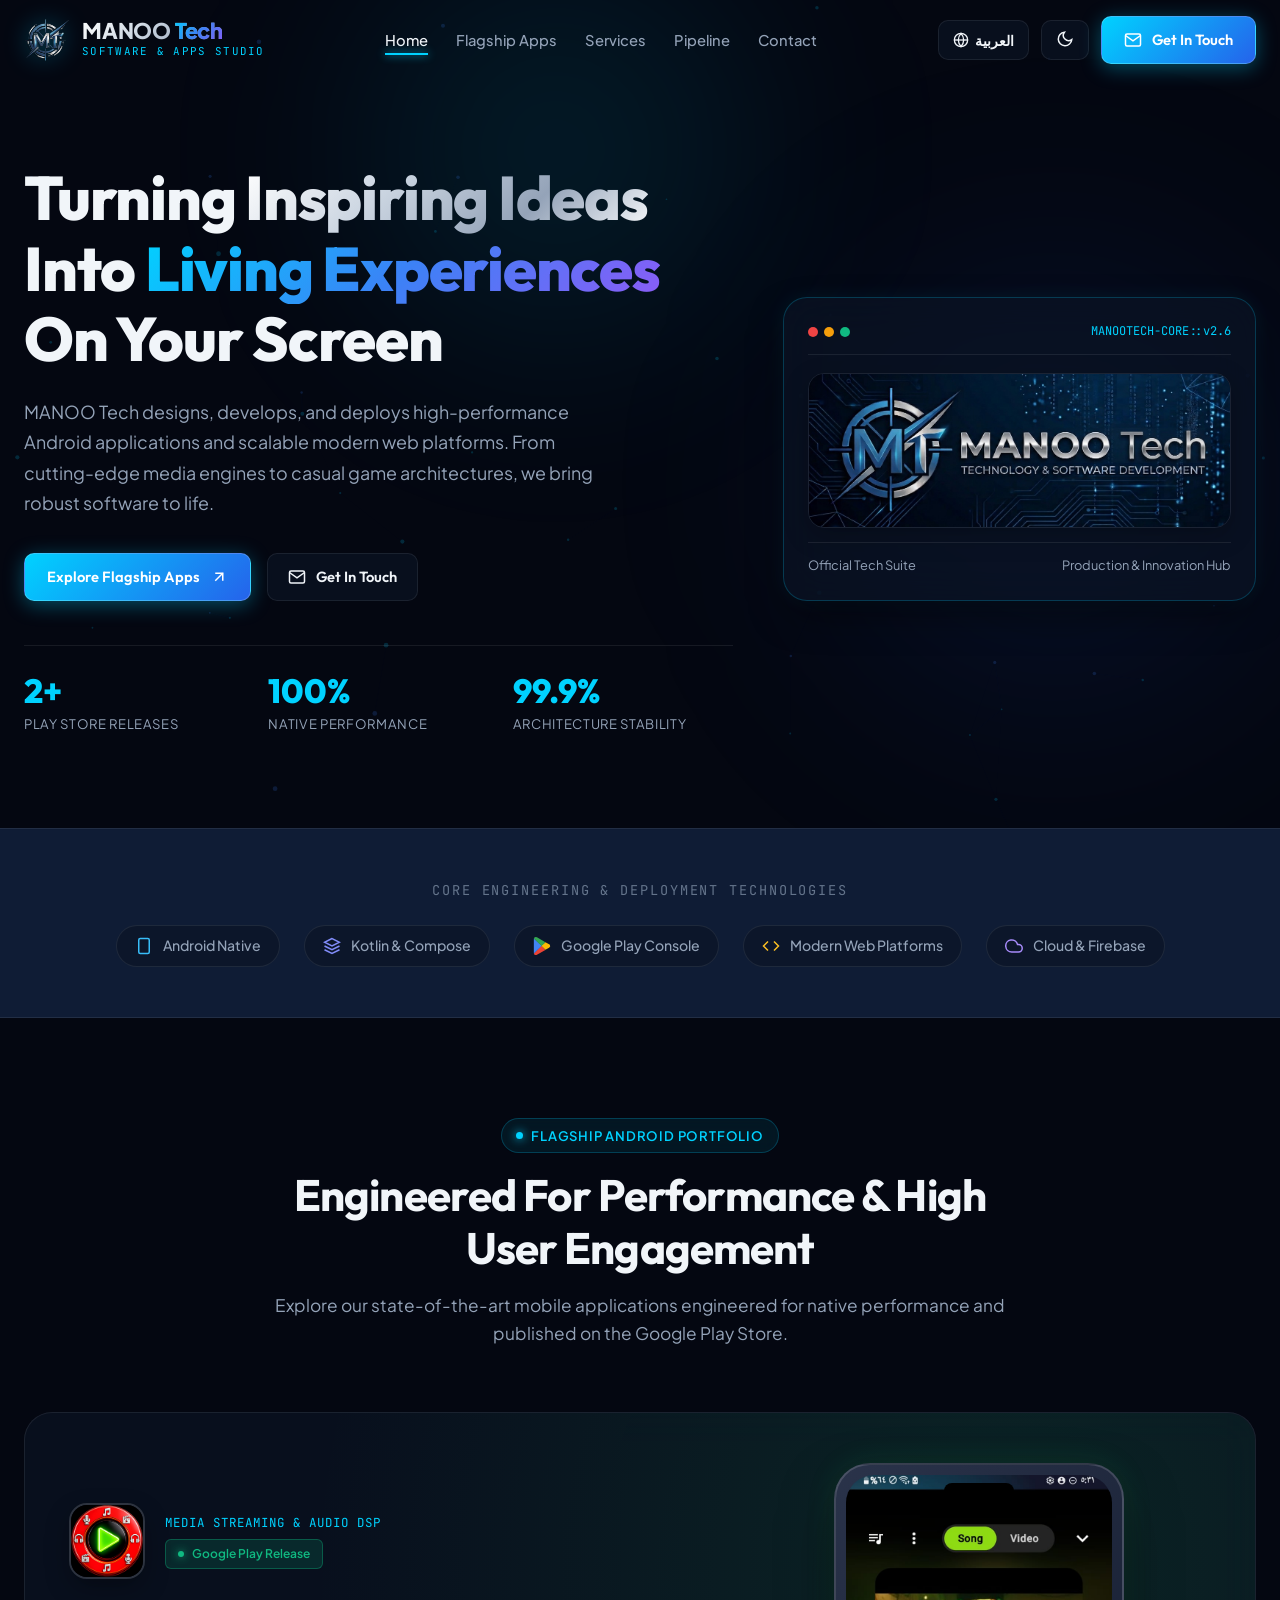
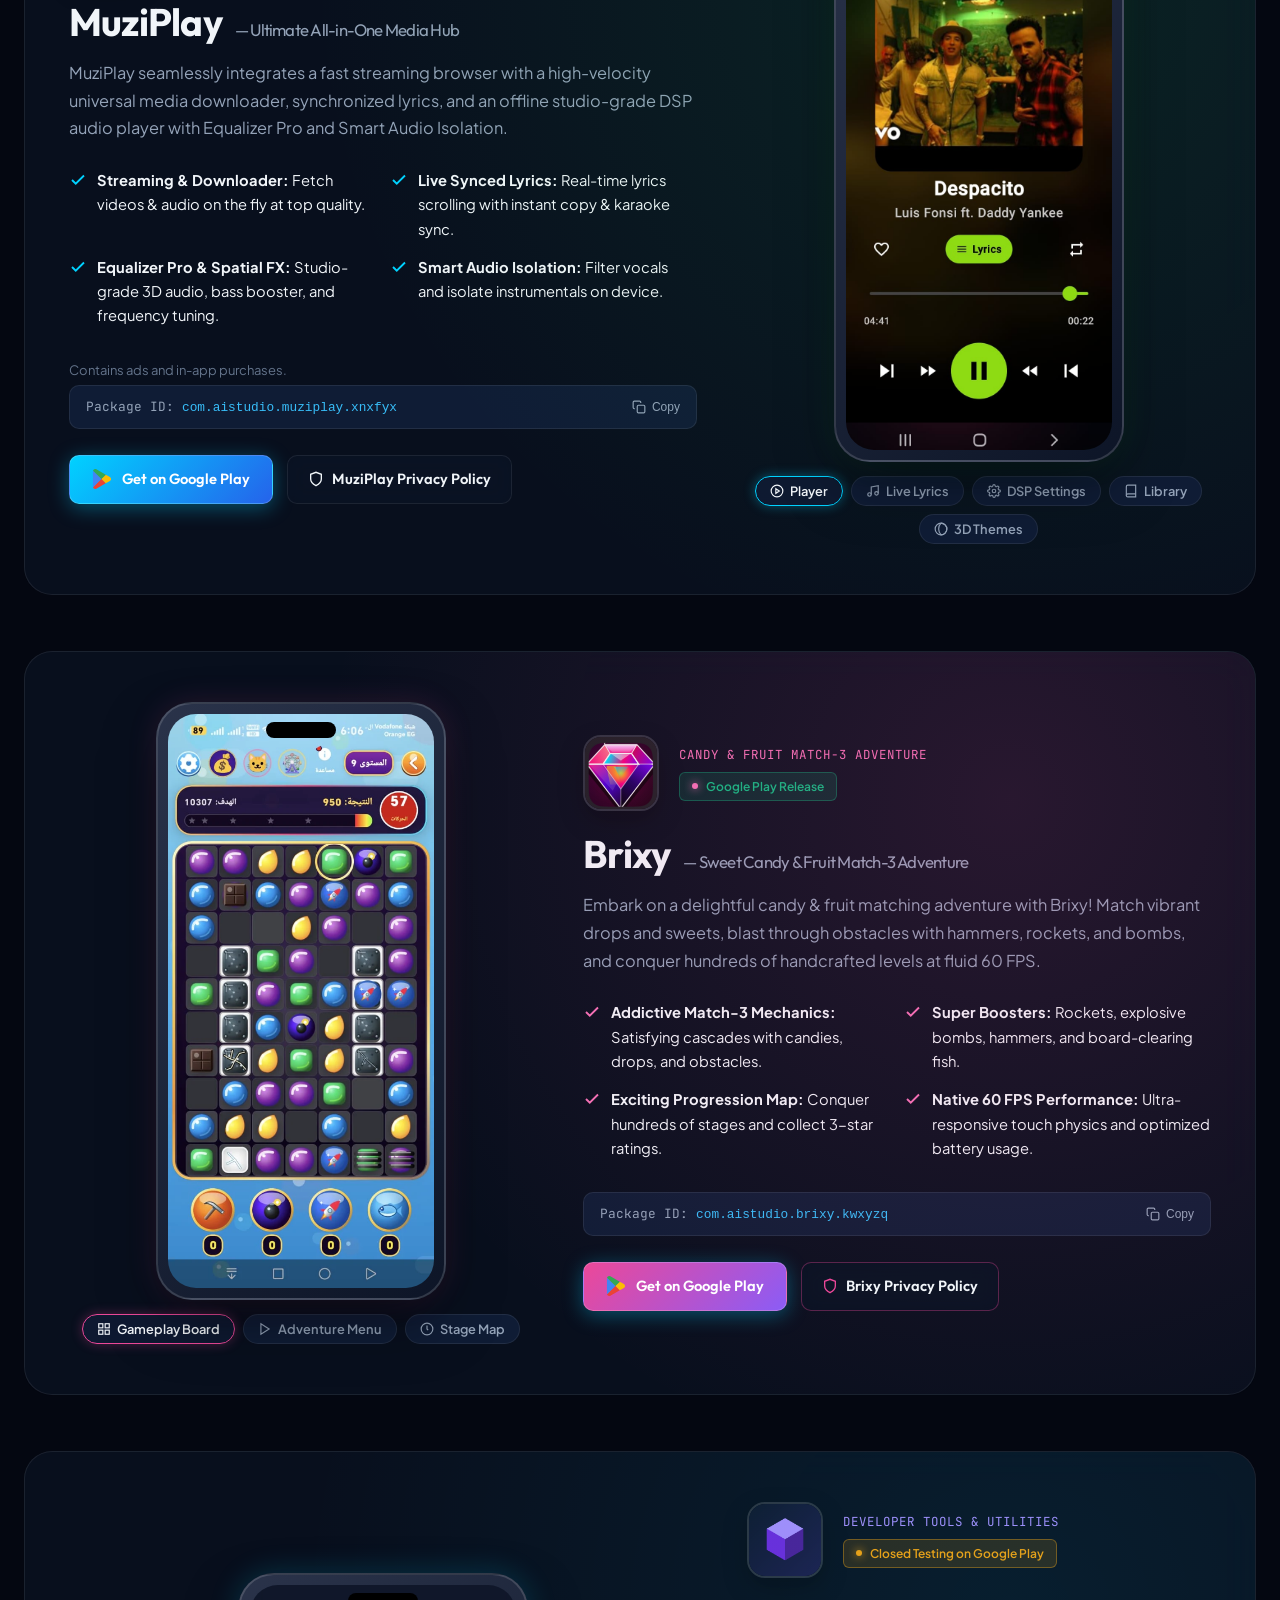
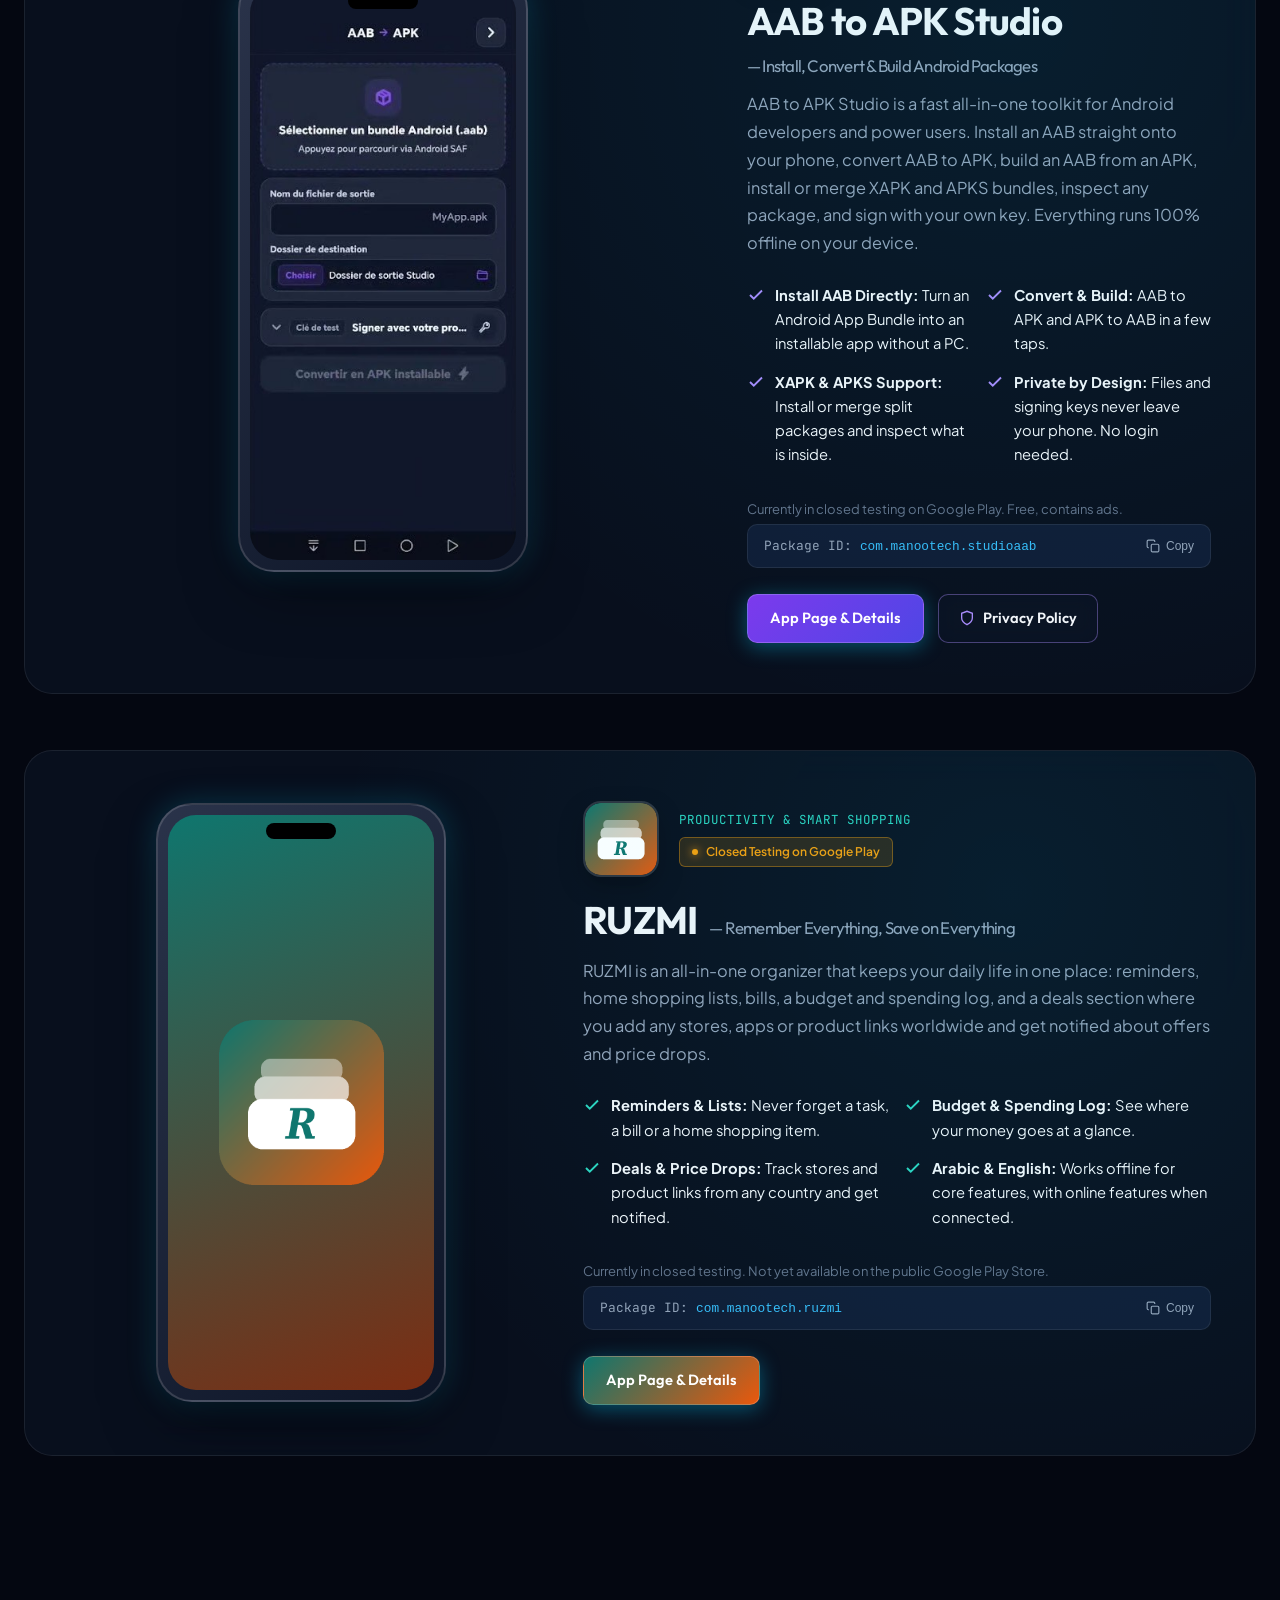
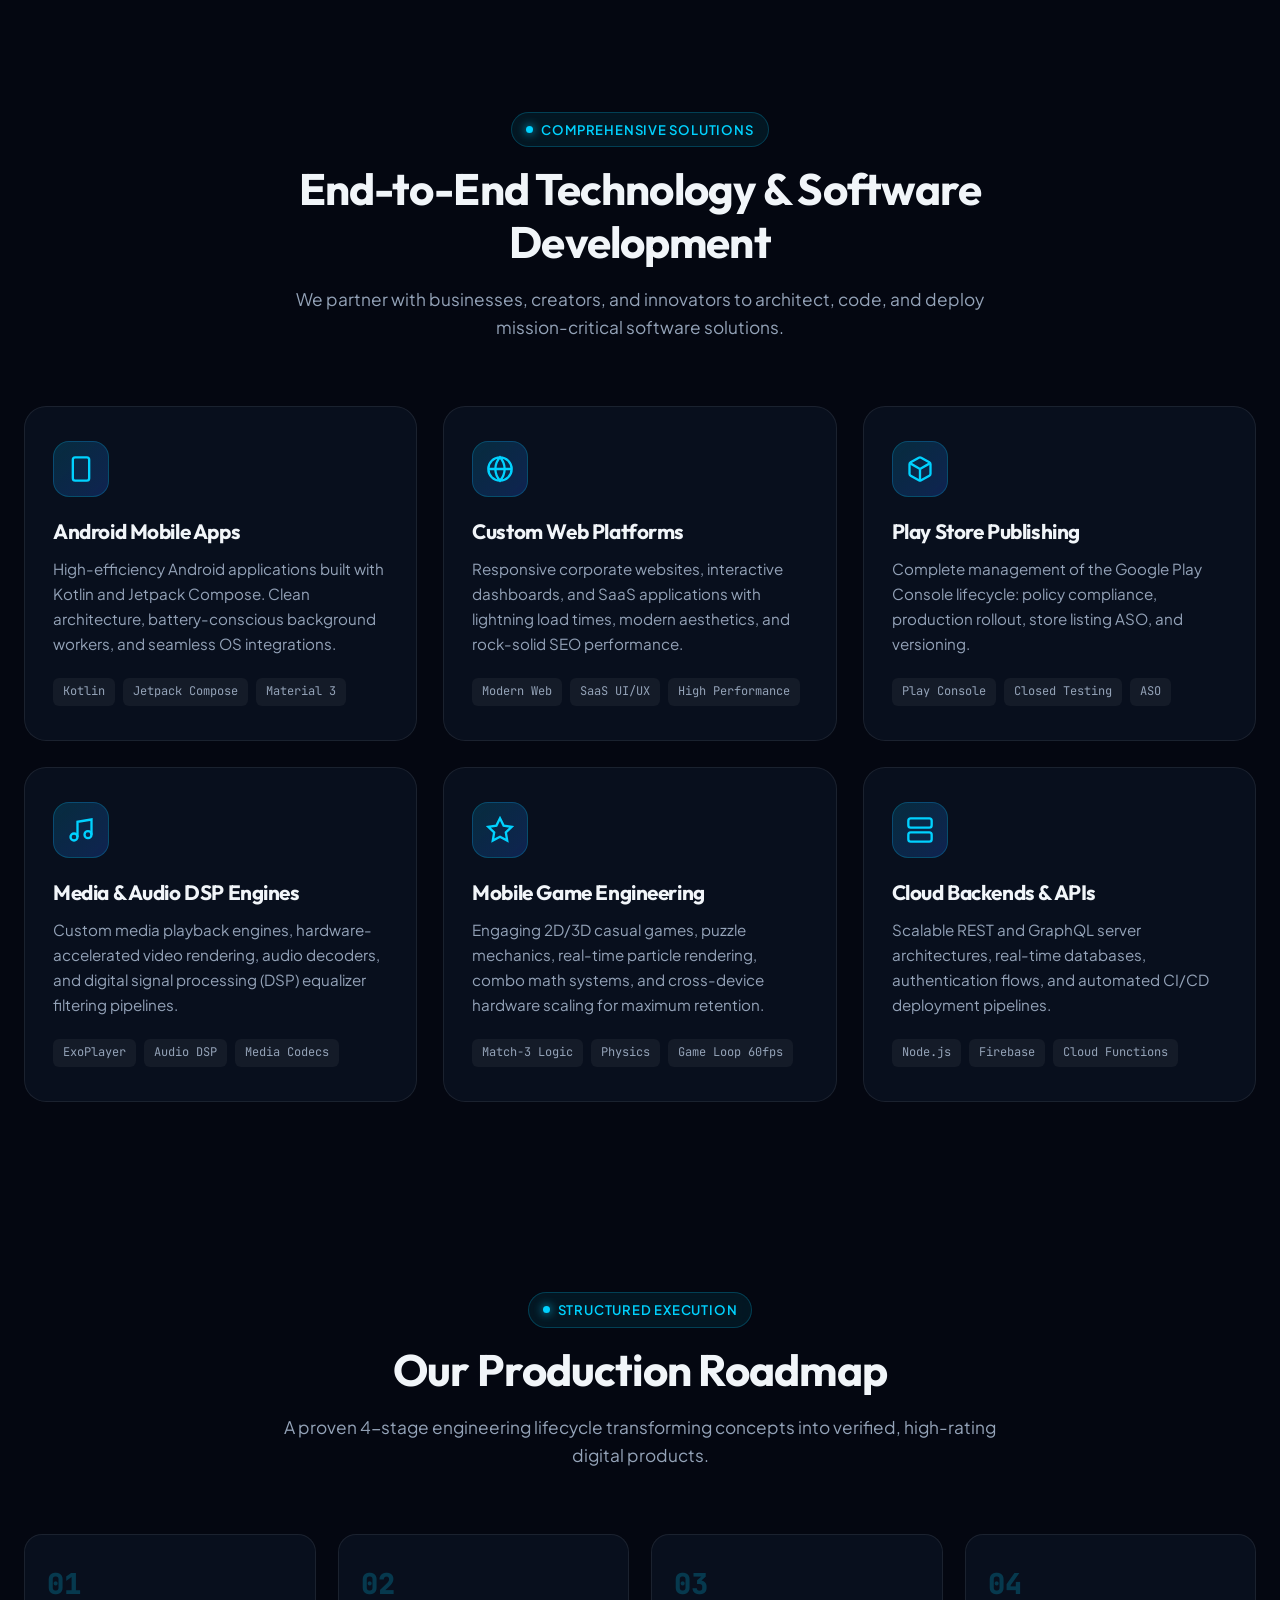
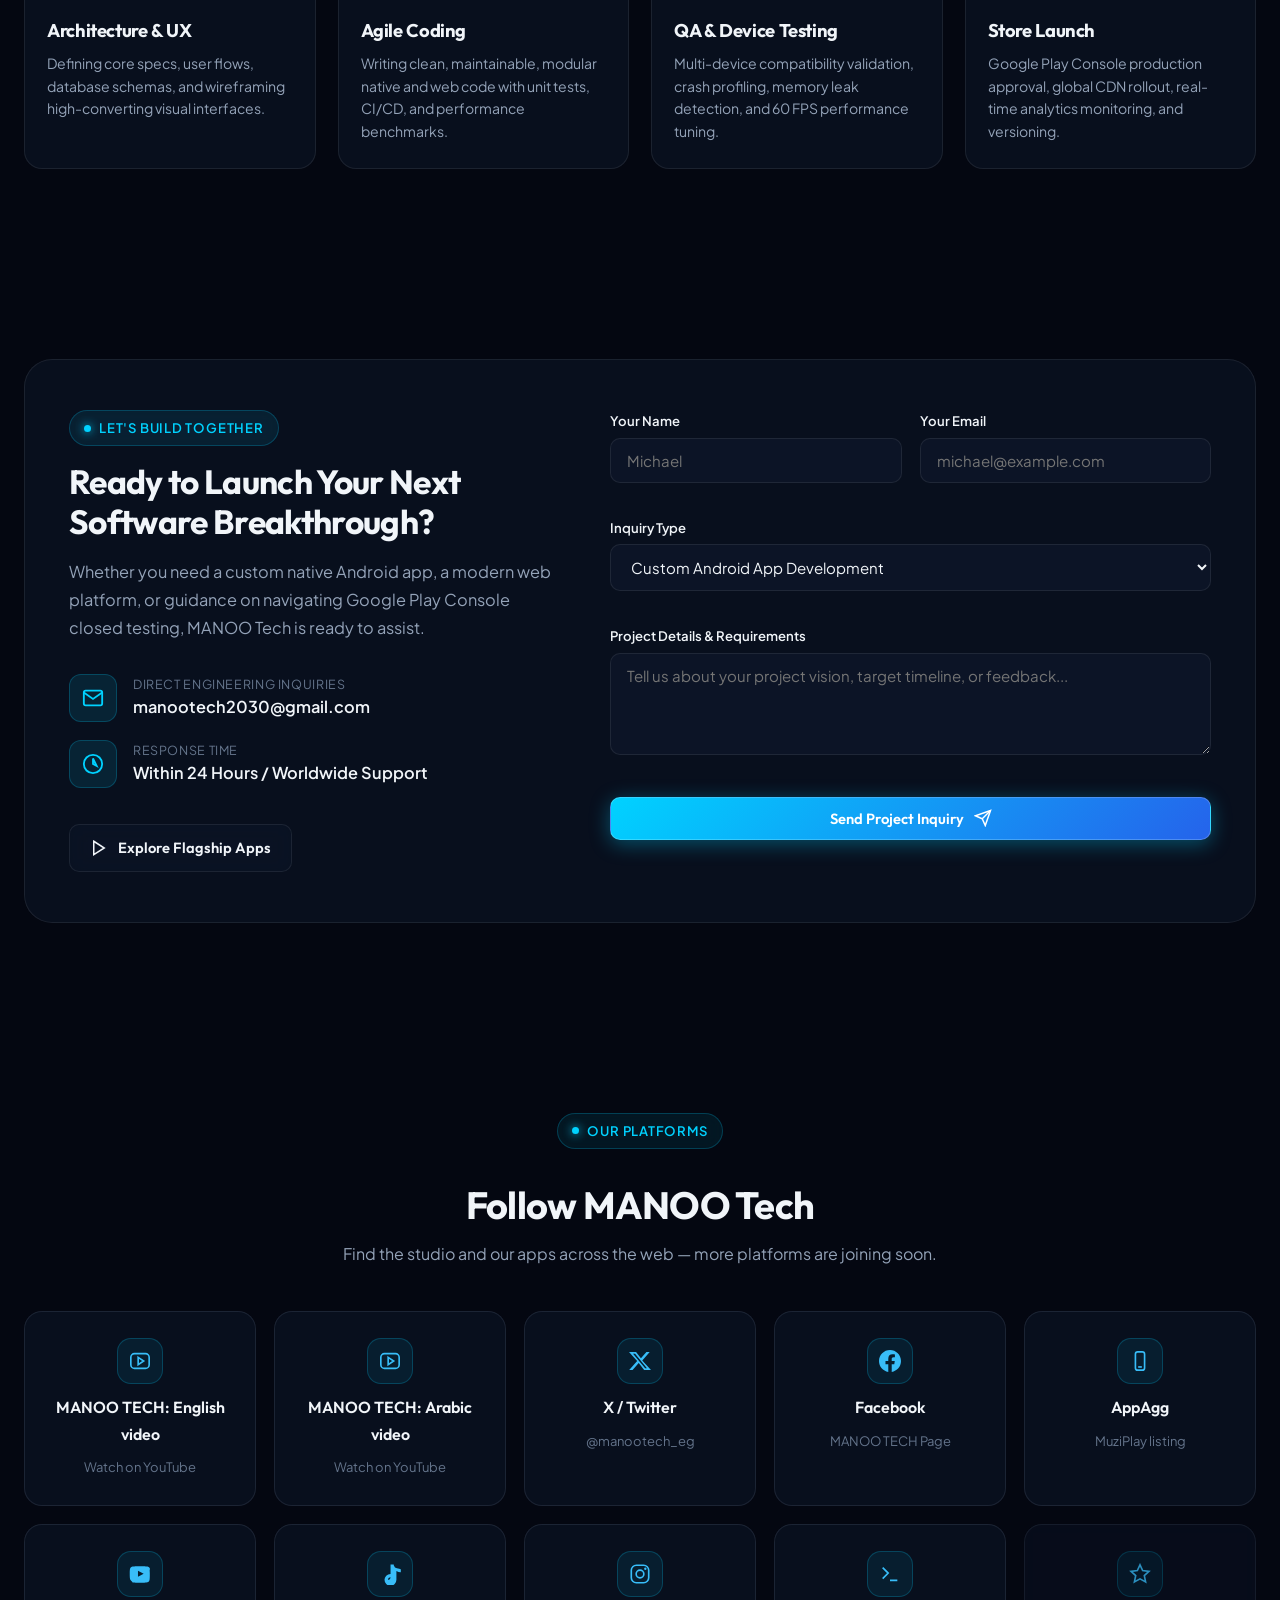
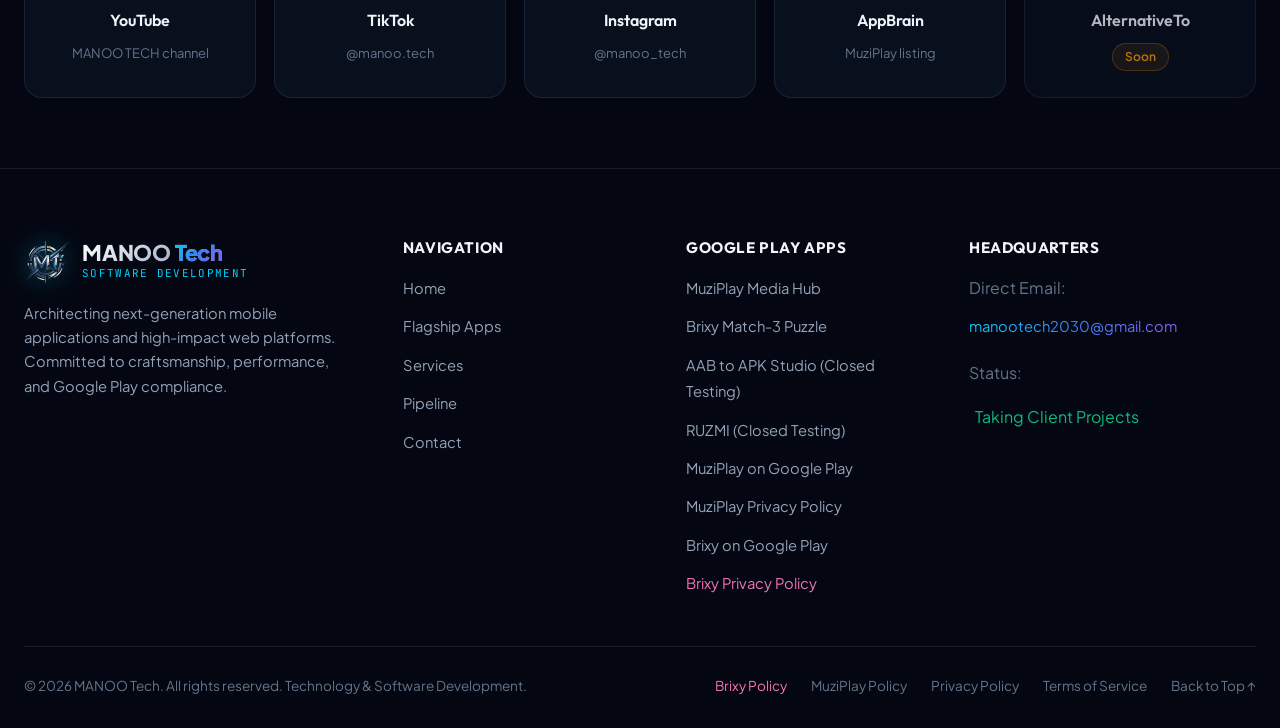
==== commit 621c97c5: "Add AAB to APK Studio and RUZMI (closed testing) cards and pages" ====
--- a/index.html
+++ b/index.html
@@ -4,8 +4,8 @@
   <meta charset="UTF-8">
   <meta name="viewport" content="width=device-width, initial-scale=1.0">
   <title>MANOO Tech | Premier Mobile & Web Software Engineering</title>
-  <meta name="description" content="MANOO Tech is an elite technology studio specializing in native Android apps, web platforms, and Google Play publication. Discover MuziPlay and Brixy Match-3.">
-  <meta name="keywords" content="Manoo Tech, MuziPlay, Brixy, Android Apps, Web Development, Google Play, Closed Testing, Software Studio">
+  <meta name="description" content="MANOO Tech is an elite technology studio specializing in native Android apps, web platforms, and Google Play publication. Discover MuziPlay, Brixy Match-3, AAB to APK Studio and RUZMI.">
+  <meta name="keywords" content="Manoo Tech, MuziPlay, Brixy, AAB to APK Studio, RUZMI, Android Apps, Web Development, Google Play, Closed Testing, Software Studio">
   <meta name="author" content="MANOO Tech">
   
   <!-- Open Graph / Social Meta -->
@@ -433,6 +433,115 @@
           </div>
         </article>
 
+
+        <!-- APP: aab-to-apk-studio (closed testing) -->
+        <article class="app-showcase-card" id="app-aab-to-apk-studio">
+          <div class="app-card-grid">
+            <div class="app-mockup-wrapper">
+              <div class="phone-mockup-frame">
+                <div class="phone-camera-island"></div>
+                <div class="phone-inner-screen">
+                  <img src="assets/images/aab-studio-screen-en.jpg" alt="AAB to APK Studio app screen">
+                </div>
+              </div>
+            </div>
+            <div class="app-details-col">
+              <div class="app-brand-row">
+                <img src="assets/images/aab-studio-icon.png" alt="aab-to-apk-studio app icon" class="app-master-icon">
+                <div class="app-badge-box">
+                  <span class="app-type-tag" style="color: #a78bfa;" data-i18n="aab_type">Developer Tools & Utilities</span>
+                  <div class="testing-status-badge" style="background: rgba(245,158,11,0.15); border-color: rgba(245,158,11,0.4); color: #f59e0b;">
+                    <span class="badge-dot" style="background: #f59e0b; box-shadow: 0 0 8px #f59e0b;"></span>
+                    <span data-i18n="app_status_testing">Closed Testing on Google Play</span>
+                  </div>
+                </div>
+              </div>
+              <h3 class="app-card-title" data-i18n="aab_title">AAB to APK Studio <span class="subtitle-dim">— Install, Convert &amp; Build Android Packages</span></h3>
+              <p class="app-card-desc" data-i18n="aab_desc">AAB to APK Studio is a fast all-in-one toolkit for Android developers and power users. Install an AAB straight onto your phone, convert AAB to APK, build an AAB from an APK, install or merge XAPK and APKS bundles, inspect any package, and sign with your own key. Everything runs 100% offline on your device.</p>
+              <div class="features-bullet-grid">
+                <div class="feature-bullet-item">
+                  <svg class="feature-icon-bullet" style="color: #a78bfa;" width="18" height="18" viewBox="0 0 24 24" fill="none" stroke="currentColor" stroke-width="2.5"><polyline points="20 6 9 17 4 12"/></svg>
+                  <span data-i18n="aab_f1"><strong>Install AAB Directly:</strong> Turn an Android App Bundle into an installable app without a PC.</span>
+                </div>
+                <div class="feature-bullet-item">
+                  <svg class="feature-icon-bullet" style="color: #a78bfa;" width="18" height="18" viewBox="0 0 24 24" fill="none" stroke="currentColor" stroke-width="2.5"><polyline points="20 6 9 17 4 12"/></svg>
+                  <span data-i18n="aab_f2"><strong>Convert &amp; Build:</strong> AAB to APK and APK to AAB in a few taps.</span>
+                </div>
+                <div class="feature-bullet-item">
+                  <svg class="feature-icon-bullet" style="color: #a78bfa;" width="18" height="18" viewBox="0 0 24 24" fill="none" stroke="currentColor" stroke-width="2.5"><polyline points="20 6 9 17 4 12"/></svg>
+                  <span data-i18n="aab_f3"><strong>XAPK &amp; APKS Support:</strong> Install or merge split packages and inspect what is inside.</span>
+                </div>
+                <div class="feature-bullet-item">
+                  <svg class="feature-icon-bullet" style="color: #a78bfa;" width="18" height="18" viewBox="0 0 24 24" fill="none" stroke="currentColor" stroke-width="2.5"><polyline points="20 6 9 17 4 12"/></svg>
+                  <span data-i18n="aab_f4"><strong>Private by Design:</strong> Files and signing keys never leave your phone. No login needed.</span>
+                </div>
+              </div>
+              <p class="monetization-note" data-i18n="aab_note">Currently in closed testing on Google Play. Free, contains ads.</p>
+              <div class="package-id-box" dir="ltr">
+                <div>Package ID: <code>com.manootech.studioaab</code></div>
+                <button class="copy-id-btn" data-copy="com.manootech.studioaab" title="Copy Package ID"><svg width="14" height="14" viewBox="0 0 24 24" fill="none" stroke="currentColor" stroke-width="2"><rect x="9" y="9" width="13" height="13" rx="2" ry="2"/><path d="M5 15H4a2 2 0 0 1-2-2V4a2 2 0 0 1 2-2h9a2 2 0 0 1 2 2v1"/></svg><span>Copy</span></button>
+              </div>
+              <div class="app-actions-row">
+                <a href="aab-to-apk-studio.html" class="btn-primary app-play-btn" style="background: linear-gradient(135deg, #7c3aed 0%, #4f46e5 100%);"><span data-i18n="app_btn_details">App Page &amp; Details</span></a>
+                <a href="https://aab-to-apk-studio-privacy.surge.sh/" target="_blank" rel="noopener noreferrer" class="btn-secondary" style="display:inline-flex;align-items:center;gap:8px;border-color:rgba(167,139,250,0.4);"><svg width="16" height="16" viewBox="0 0 24 24" fill="none" stroke="#a78bfa" stroke-width="2"><path d="M12 22s8-4 8-10V5l-8-3-8 3v7c0 6 8 10 8 10z"/></svg><span data-i18n="app_btn_privacy">Privacy Policy</span></a>
+              </div>
+            </div>
+          </div>
+        </article>
+
+        <!-- APP: ruzmi (closed testing) -->
+        <article class="app-showcase-card" id="app-ruzmi">
+          <div class="app-card-grid reverse-layout">
+            <div class="app-mockup-wrapper">
+              <div class="phone-mockup-frame">
+                <div class="phone-camera-island"></div>
+                <div class="phone-inner-screen" style="display:flex;align-items:center;justify-content:center;background:linear-gradient(160deg,#0f766e 0%,#7c2d12 100%);">
+                  <img src="assets/images/ruzmi-icon.png" alt="RUZMI app icon" style="width:62%;height:auto;object-fit:contain;border-radius:28px;">
+                </div>
+              </div>
+            </div>
+            <div class="app-details-col">
+              <div class="app-brand-row">
+                <img src="assets/images/ruzmi-icon.png" alt="ruzmi app icon" class="app-master-icon">
+                <div class="app-badge-box">
+                  <span class="app-type-tag" style="color: #2dd4bf;" data-i18n="ruz_type">Productivity & Smart Shopping</span>
+                  <div class="testing-status-badge" style="background: rgba(245,158,11,0.15); border-color: rgba(245,158,11,0.4); color: #f59e0b;">
+                    <span class="badge-dot" style="background: #f59e0b; box-shadow: 0 0 8px #f59e0b;"></span>
+                    <span data-i18n="app_status_testing">Closed Testing on Google Play</span>
+                  </div>
+                </div>
+              </div>
+              <h3 class="app-card-title" data-i18n="ruz_title">RUZMI <span class="subtitle-dim">— Remember Everything, Save on Everything</span></h3>
+              <p class="app-card-desc" data-i18n="ruz_desc">RUZMI is an all-in-one organizer that keeps your daily life in one place: reminders, home shopping lists, bills, a budget and spending log, and a deals section where you add any stores, apps or product links worldwide and get notified about offers and price drops.</p>
+              <div class="features-bullet-grid">
+                <div class="feature-bullet-item">
+                  <svg class="feature-icon-bullet" style="color: #2dd4bf;" width="18" height="18" viewBox="0 0 24 24" fill="none" stroke="currentColor" stroke-width="2.5"><polyline points="20 6 9 17 4 12"/></svg>
+                  <span data-i18n="ruz_f1"><strong>Reminders &amp; Lists:</strong> Never forget a task, a bill or a home shopping item.</span>
+                </div>
+                <div class="feature-bullet-item">
+                  <svg class="feature-icon-bullet" style="color: #2dd4bf;" width="18" height="18" viewBox="0 0 24 24" fill="none" stroke="currentColor" stroke-width="2.5"><polyline points="20 6 9 17 4 12"/></svg>
+                  <span data-i18n="ruz_f2"><strong>Budget &amp; Spending Log:</strong> See where your money goes at a glance.</span>
+                </div>
+                <div class="feature-bullet-item">
+                  <svg class="feature-icon-bullet" style="color: #2dd4bf;" width="18" height="18" viewBox="0 0 24 24" fill="none" stroke="currentColor" stroke-width="2.5"><polyline points="20 6 9 17 4 12"/></svg>
+                  <span data-i18n="ruz_f3"><strong>Deals &amp; Price Drops:</strong> Track stores and product links from any country and get notified.</span>
+                </div>
+                <div class="feature-bullet-item">
+                  <svg class="feature-icon-bullet" style="color: #2dd4bf;" width="18" height="18" viewBox="0 0 24 24" fill="none" stroke="currentColor" stroke-width="2.5"><polyline points="20 6 9 17 4 12"/></svg>
+                  <span data-i18n="ruz_f4"><strong>Arabic &amp; English:</strong> Works offline for core features, with online features when connected.</span>
+                </div>
+              </div>
+              <p class="monetization-note" data-i18n="ruz_note">Currently in closed testing. Not yet available on the public Google Play Store.</p>
+              <div class="package-id-box" dir="ltr">
+                <div>Package ID: <code>com.manootech.ruzmi</code></div>
+                <button class="copy-id-btn" data-copy="com.manootech.ruzmi" title="Copy Package ID"><svg width="14" height="14" viewBox="0 0 24 24" fill="none" stroke="currentColor" stroke-width="2"><rect x="9" y="9" width="13" height="13" rx="2" ry="2"/><path d="M5 15H4a2 2 0 0 1-2-2V4a2 2 0 0 1 2-2h9a2 2 0 0 1 2 2v1"/></svg><span>Copy</span></button>
+              </div>
+              <div class="app-actions-row">
+                <a href="ruzmi.html" class="btn-primary app-play-btn" style="background: linear-gradient(135deg, #0f766e 0%, #ea580c 100%);"><span data-i18n="app_btn_details">App Page &amp; Details</span></a>
+              </div>
+            </div>
+          </div>
+        </article>
       </div>
     </section>
 
@@ -811,6 +920,8 @@
           <ul class="footer-nav-list">
             <li><a href="#app-muziplay">MuziPlay Media Hub</a></li>
             <li><a href="#app-brixy">Brixy Match-3 Puzzle</a></li>
+            <li><a href="aab-to-apk-studio.html">AAB to APK Studio (Closed Testing)</a></li>
+            <li><a href="ruzmi.html">RUZMI (Closed Testing)</a></li>
             <li><a href="https://play.google.com/store/apps/details?id=com.aistudio.muziplay.xnxfyx" target="_blank" rel="noopener">MuziPlay on Google Play</a></li>
             <li><a href="muziplay-privacy.html">MuziPlay Privacy Policy</a></li>
             <li><a href="https://play.google.com/store/apps/details?id=com.aistudio.brixy.kwxyzq" target="_blank" rel="noopener">Brixy on Google Play</a></li>
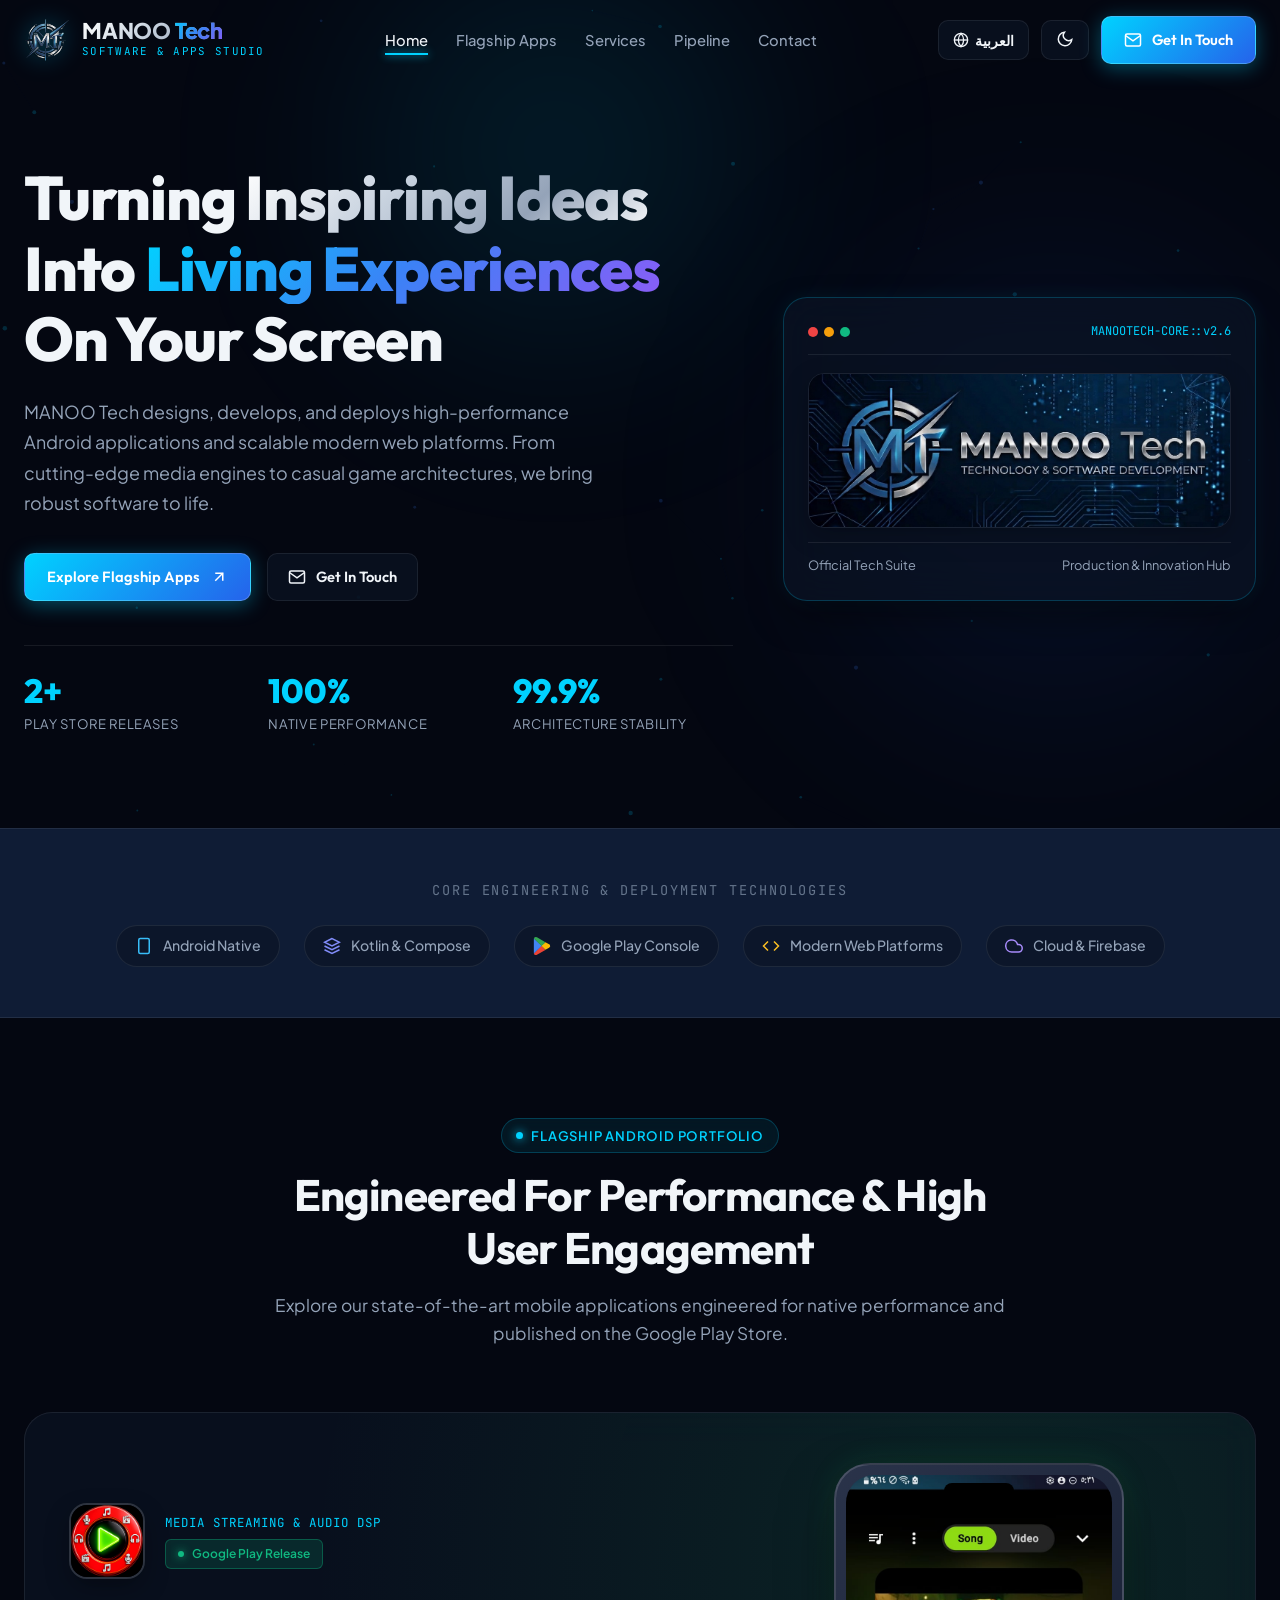
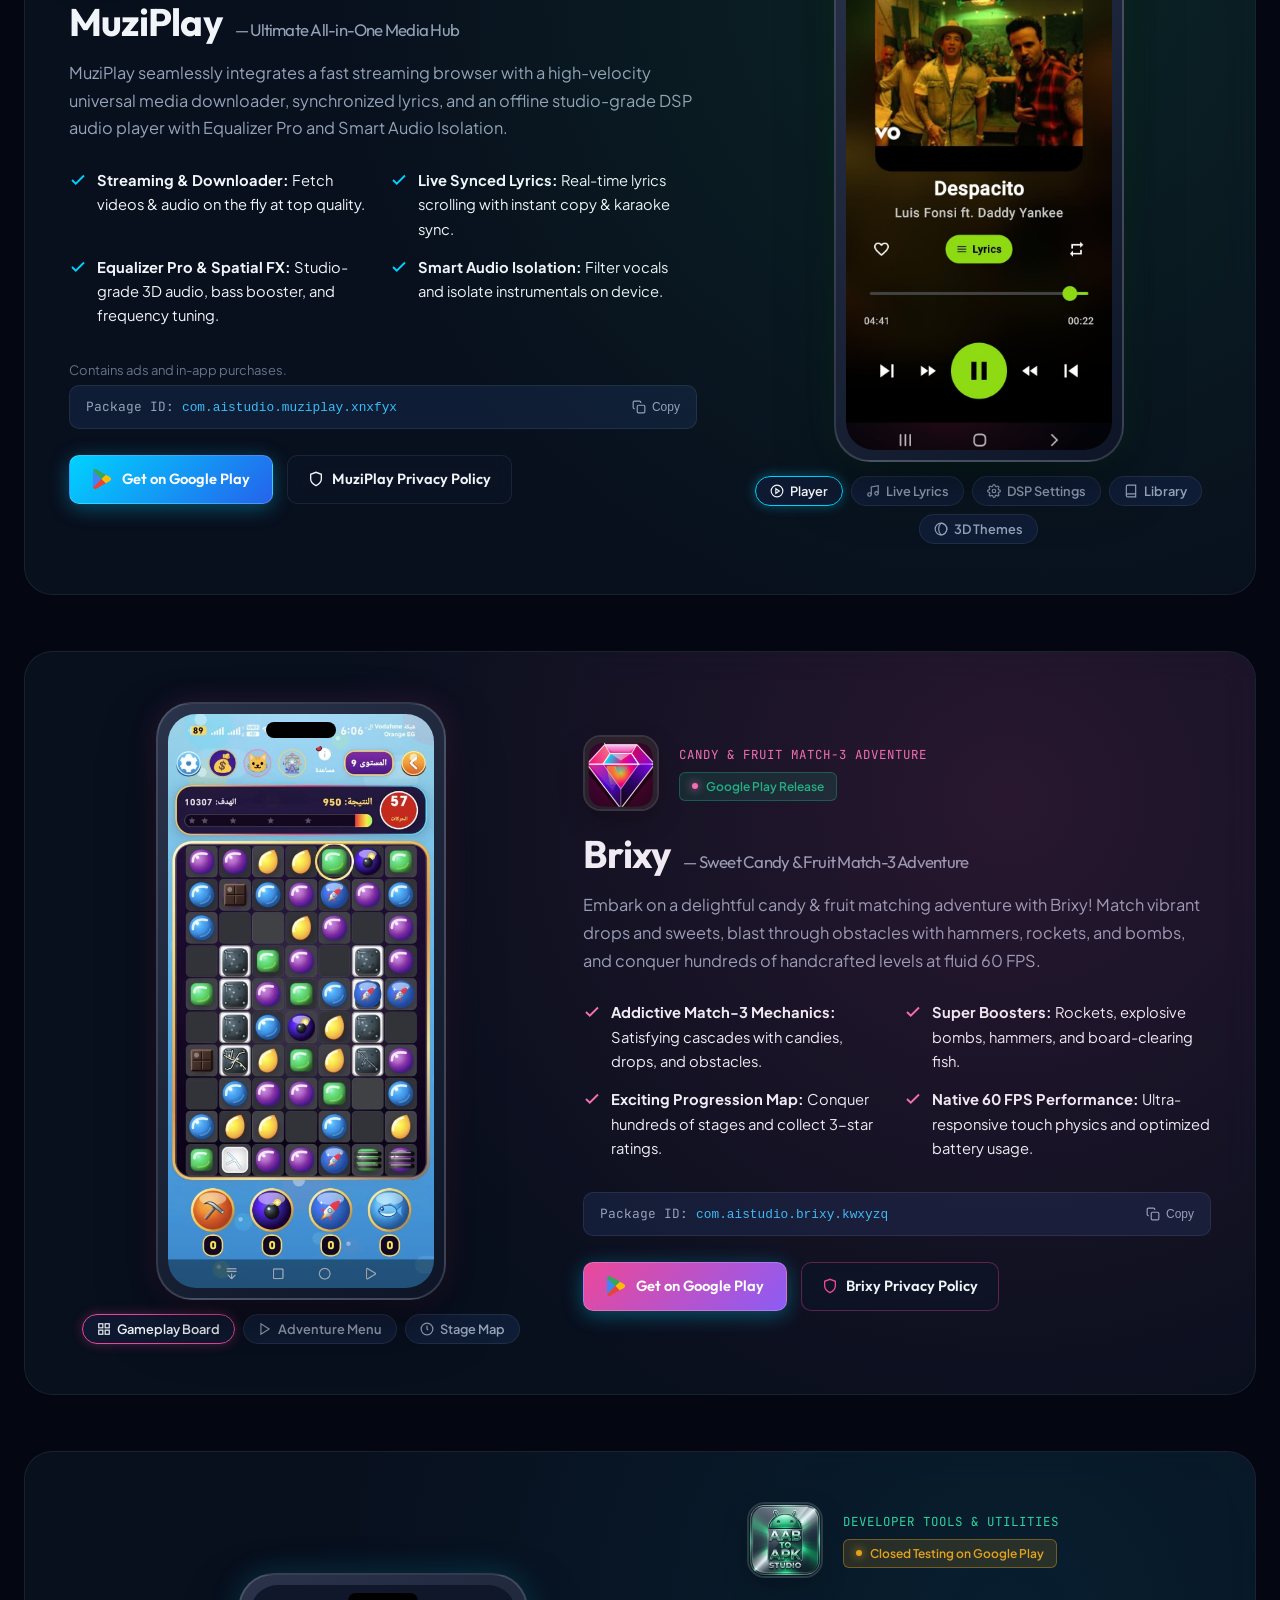
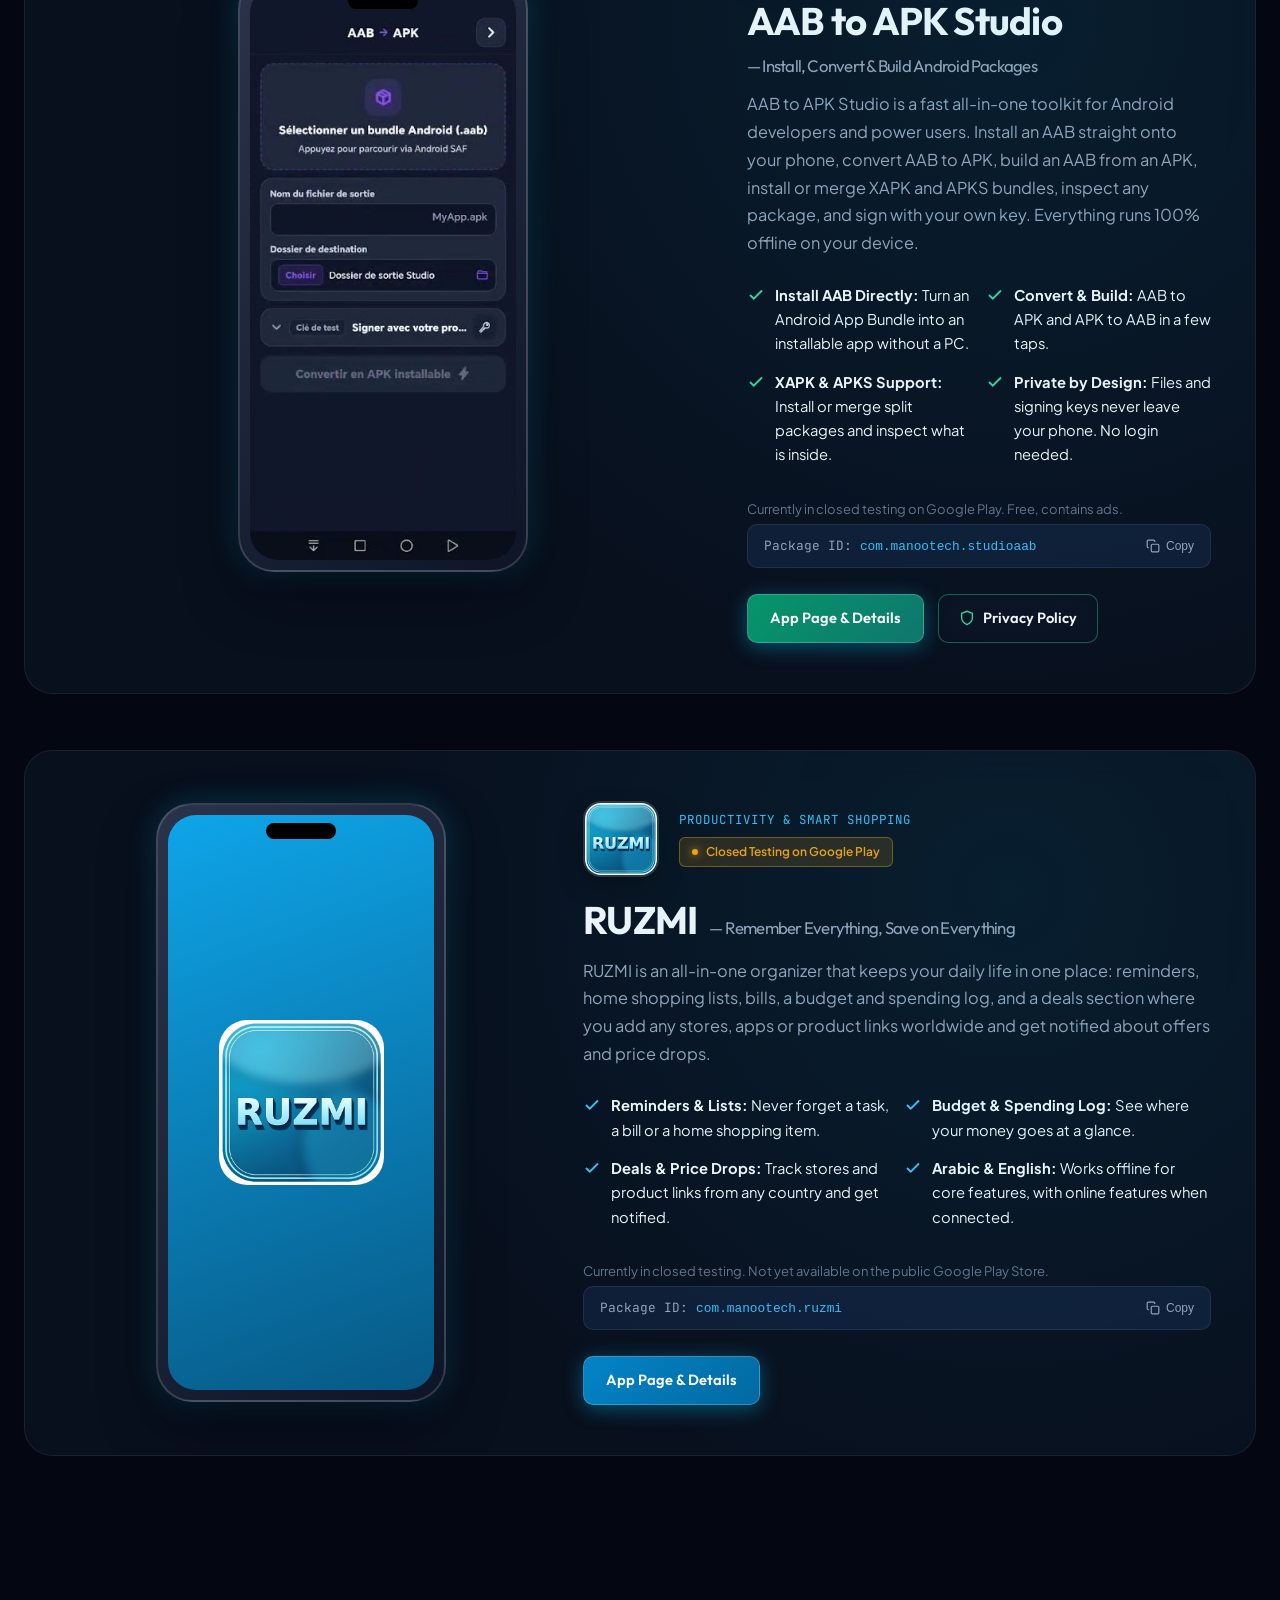
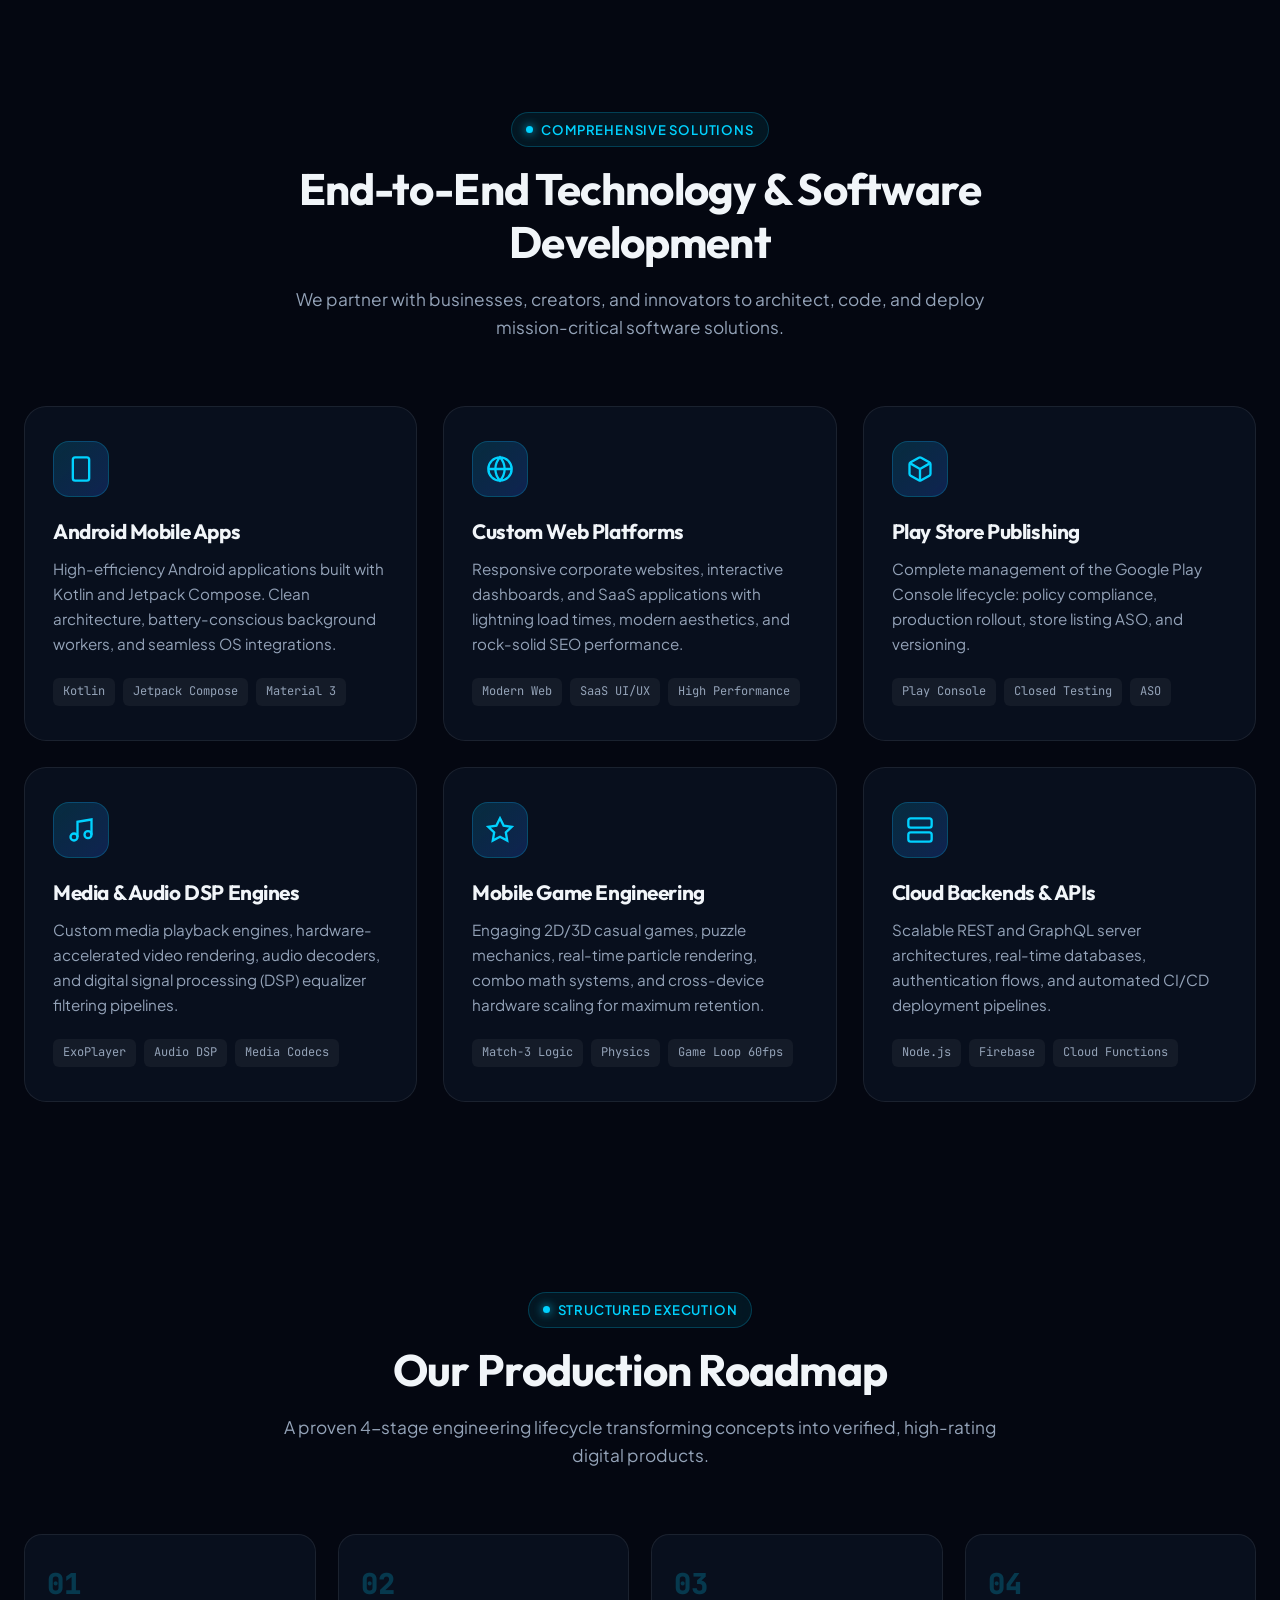
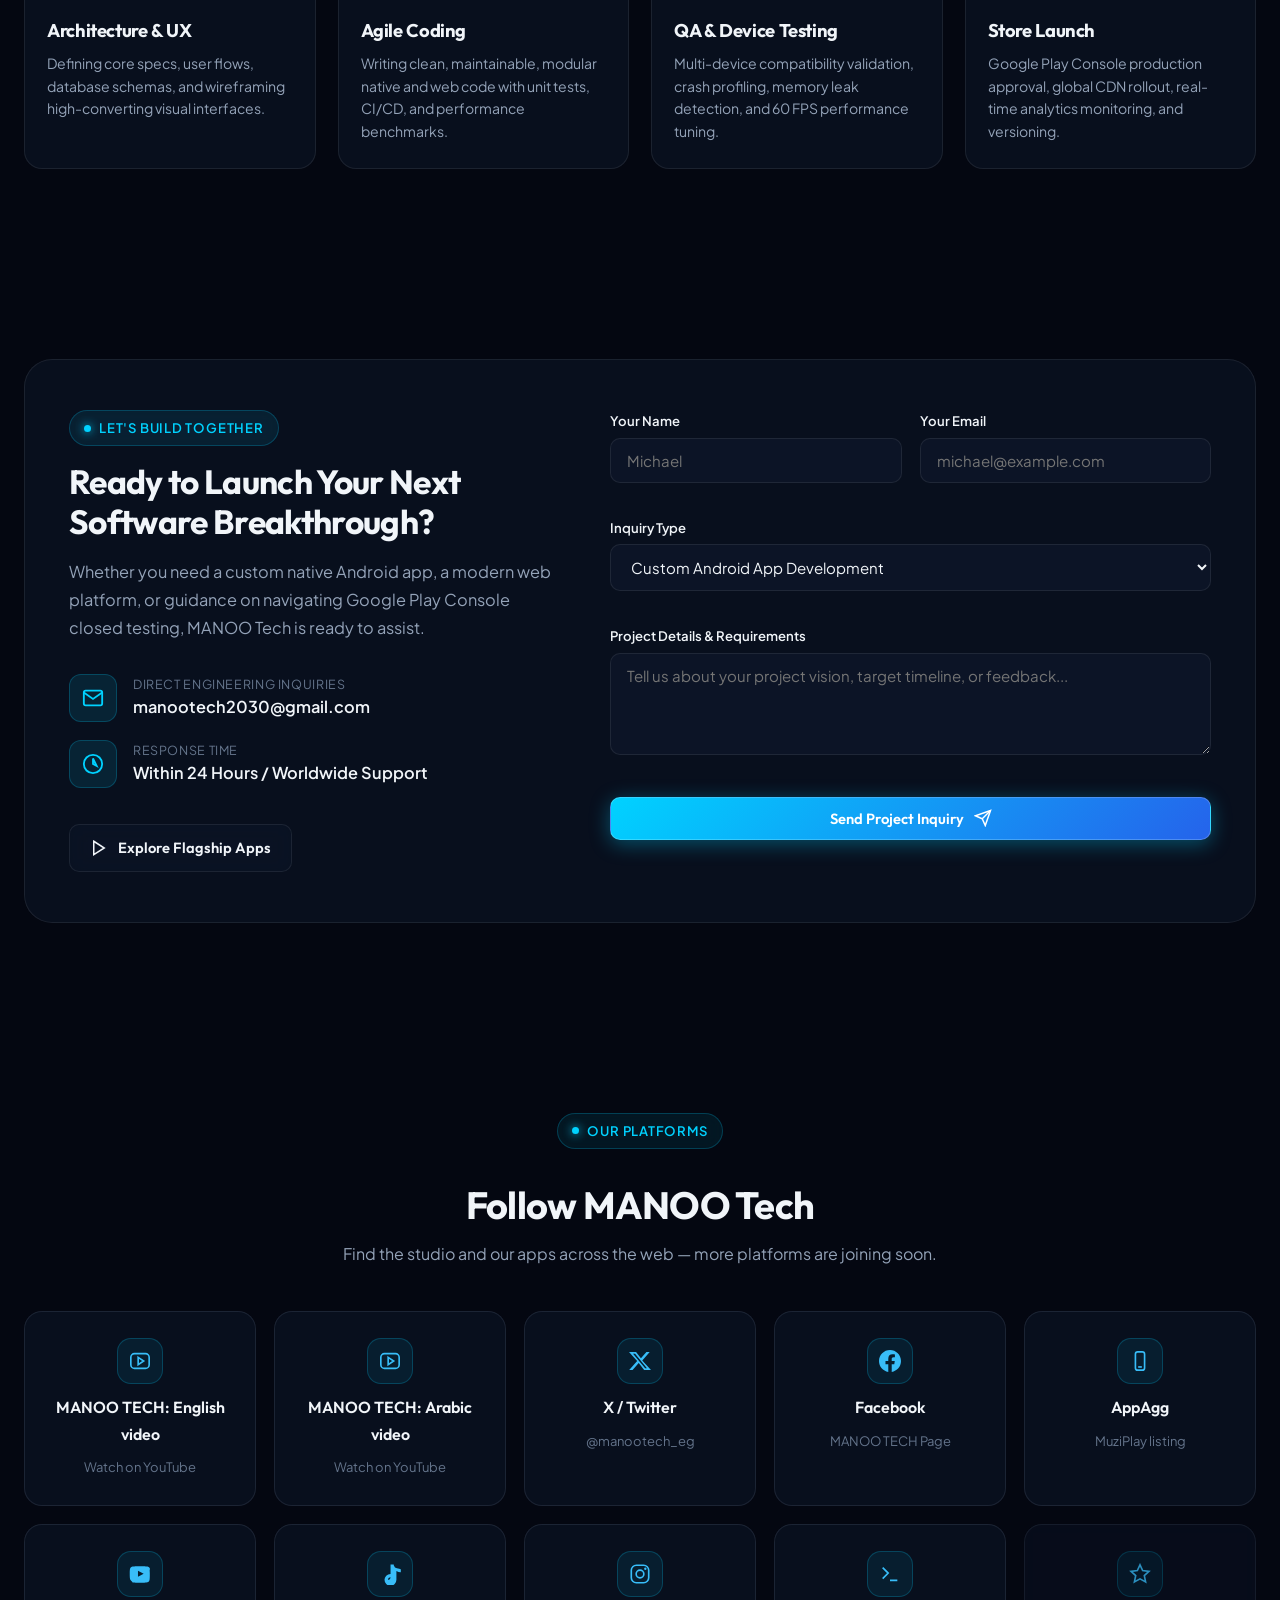
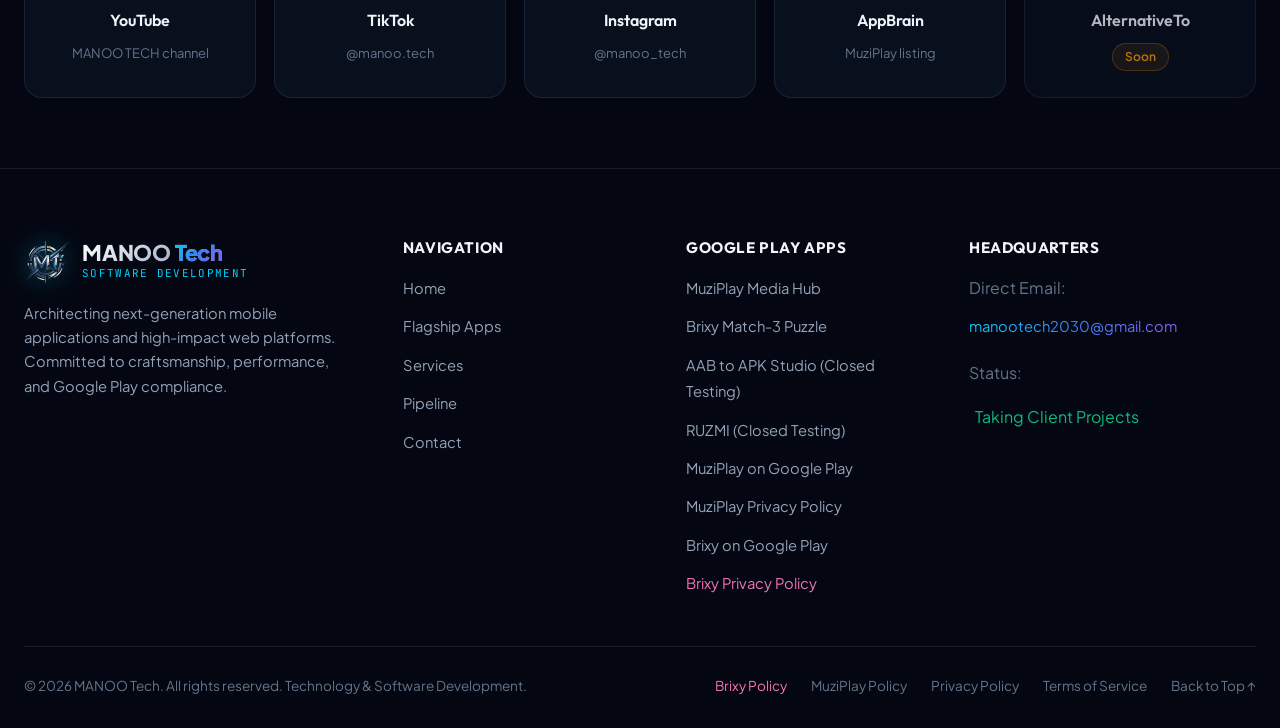
==== commit 064803ba: "Use real AAB to APK Studio and RUZMI icons" ====
--- a/index.html
+++ b/index.html
@@ -449,7 +449,7 @@
               <div class="app-brand-row">
                 <img src="assets/images/aab-studio-icon.png" alt="aab-to-apk-studio app icon" class="app-master-icon">
                 <div class="app-badge-box">
-                  <span class="app-type-tag" style="color: #a78bfa;" data-i18n="aab_type">Developer Tools & Utilities</span>
+                  <span class="app-type-tag" style="color: #34d399;" data-i18n="aab_type">Developer Tools & Utilities</span>
                   <div class="testing-status-badge" style="background: rgba(245,158,11,0.15); border-color: rgba(245,158,11,0.4); color: #f59e0b;">
                     <span class="badge-dot" style="background: #f59e0b; box-shadow: 0 0 8px #f59e0b;"></span>
                     <span data-i18n="app_status_testing">Closed Testing on Google Play</span>
@@ -460,19 +460,19 @@
               <p class="app-card-desc" data-i18n="aab_desc">AAB to APK Studio is a fast all-in-one toolkit for Android developers and power users. Install an AAB straight onto your phone, convert AAB to APK, build an AAB from an APK, install or merge XAPK and APKS bundles, inspect any package, and sign with your own key. Everything runs 100% offline on your device.</p>
               <div class="features-bullet-grid">
                 <div class="feature-bullet-item">
-                  <svg class="feature-icon-bullet" style="color: #a78bfa;" width="18" height="18" viewBox="0 0 24 24" fill="none" stroke="currentColor" stroke-width="2.5"><polyline points="20 6 9 17 4 12"/></svg>
+                  <svg class="feature-icon-bullet" style="color: #34d399;" width="18" height="18" viewBox="0 0 24 24" fill="none" stroke="currentColor" stroke-width="2.5"><polyline points="20 6 9 17 4 12"/></svg>
                   <span data-i18n="aab_f1"><strong>Install AAB Directly:</strong> Turn an Android App Bundle into an installable app without a PC.</span>
                 </div>
                 <div class="feature-bullet-item">
-                  <svg class="feature-icon-bullet" style="color: #a78bfa;" width="18" height="18" viewBox="0 0 24 24" fill="none" stroke="currentColor" stroke-width="2.5"><polyline points="20 6 9 17 4 12"/></svg>
+                  <svg class="feature-icon-bullet" style="color: #34d399;" width="18" height="18" viewBox="0 0 24 24" fill="none" stroke="currentColor" stroke-width="2.5"><polyline points="20 6 9 17 4 12"/></svg>
                   <span data-i18n="aab_f2"><strong>Convert &amp; Build:</strong> AAB to APK and APK to AAB in a few taps.</span>
                 </div>
                 <div class="feature-bullet-item">
-                  <svg class="feature-icon-bullet" style="color: #a78bfa;" width="18" height="18" viewBox="0 0 24 24" fill="none" stroke="currentColor" stroke-width="2.5"><polyline points="20 6 9 17 4 12"/></svg>
+                  <svg class="feature-icon-bullet" style="color: #34d399;" width="18" height="18" viewBox="0 0 24 24" fill="none" stroke="currentColor" stroke-width="2.5"><polyline points="20 6 9 17 4 12"/></svg>
                   <span data-i18n="aab_f3"><strong>XAPK &amp; APKS Support:</strong> Install or merge split packages and inspect what is inside.</span>
                 </div>
                 <div class="feature-bullet-item">
-                  <svg class="feature-icon-bullet" style="color: #a78bfa;" width="18" height="18" viewBox="0 0 24 24" fill="none" stroke="currentColor" stroke-width="2.5"><polyline points="20 6 9 17 4 12"/></svg>
+                  <svg class="feature-icon-bullet" style="color: #34d399;" width="18" height="18" viewBox="0 0 24 24" fill="none" stroke="currentColor" stroke-width="2.5"><polyline points="20 6 9 17 4 12"/></svg>
                   <span data-i18n="aab_f4"><strong>Private by Design:</strong> Files and signing keys never leave your phone. No login needed.</span>
                 </div>
               </div>
@@ -482,8 +482,8 @@
                 <button class="copy-id-btn" data-copy="com.manootech.studioaab" title="Copy Package ID"><svg width="14" height="14" viewBox="0 0 24 24" fill="none" stroke="currentColor" stroke-width="2"><rect x="9" y="9" width="13" height="13" rx="2" ry="2"/><path d="M5 15H4a2 2 0 0 1-2-2V4a2 2 0 0 1 2-2h9a2 2 0 0 1 2 2v1"/></svg><span>Copy</span></button>
               </div>
               <div class="app-actions-row">
-                <a href="aab-to-apk-studio.html" class="btn-primary app-play-btn" style="background: linear-gradient(135deg, #7c3aed 0%, #4f46e5 100%);"><span data-i18n="app_btn_details">App Page &amp; Details</span></a>
-                <a href="https://aab-to-apk-studio-privacy.surge.sh/" target="_blank" rel="noopener noreferrer" class="btn-secondary" style="display:inline-flex;align-items:center;gap:8px;border-color:rgba(167,139,250,0.4);"><svg width="16" height="16" viewBox="0 0 24 24" fill="none" stroke="#a78bfa" stroke-width="2"><path d="M12 22s8-4 8-10V5l-8-3-8 3v7c0 6 8 10 8 10z"/></svg><span data-i18n="app_btn_privacy">Privacy Policy</span></a>
+                <a href="aab-to-apk-studio.html" class="btn-primary app-play-btn" style="background: linear-gradient(135deg, #059669 0%, #0f766e 100%);"><span data-i18n="app_btn_details">App Page &amp; Details</span></a>
+                <a href="https://aab-to-apk-studio-privacy.surge.sh/" target="_blank" rel="noopener noreferrer" class="btn-secondary" style="display:inline-flex;align-items:center;gap:8px;border-color:rgba(52,211,153,0.4);"><svg width="16" height="16" viewBox="0 0 24 24" fill="none" stroke="#34d399" stroke-width="2"><path d="M12 22s8-4 8-10V5l-8-3-8 3v7c0 6 8 10 8 10z"/></svg><span data-i18n="app_btn_privacy">Privacy Policy</span></a>
               </div>
             </div>
           </div>
@@ -495,7 +495,7 @@
             <div class="app-mockup-wrapper">
               <div class="phone-mockup-frame">
                 <div class="phone-camera-island"></div>
-                <div class="phone-inner-screen" style="display:flex;align-items:center;justify-content:center;background:linear-gradient(160deg,#0f766e 0%,#7c2d12 100%);">
+                <div class="phone-inner-screen" style="display:flex;align-items:center;justify-content:center;background:linear-gradient(160deg,#0ea5e9 0%,#075985 100%);">
                   <img src="assets/images/ruzmi-icon.png" alt="RUZMI app icon" style="width:62%;height:auto;object-fit:contain;border-radius:28px;">
                 </div>
               </div>
@@ -504,7 +504,7 @@
               <div class="app-brand-row">
                 <img src="assets/images/ruzmi-icon.png" alt="ruzmi app icon" class="app-master-icon">
                 <div class="app-badge-box">
-                  <span class="app-type-tag" style="color: #2dd4bf;" data-i18n="ruz_type">Productivity & Smart Shopping</span>
+                  <span class="app-type-tag" style="color: #38bdf8;" data-i18n="ruz_type">Productivity & Smart Shopping</span>
                   <div class="testing-status-badge" style="background: rgba(245,158,11,0.15); border-color: rgba(245,158,11,0.4); color: #f59e0b;">
                     <span class="badge-dot" style="background: #f59e0b; box-shadow: 0 0 8px #f59e0b;"></span>
                     <span data-i18n="app_status_testing">Closed Testing on Google Play</span>
@@ -515,19 +515,19 @@
               <p class="app-card-desc" data-i18n="ruz_desc">RUZMI is an all-in-one organizer that keeps your daily life in one place: reminders, home shopping lists, bills, a budget and spending log, and a deals section where you add any stores, apps or product links worldwide and get notified about offers and price drops.</p>
               <div class="features-bullet-grid">
                 <div class="feature-bullet-item">
-                  <svg class="feature-icon-bullet" style="color: #2dd4bf;" width="18" height="18" viewBox="0 0 24 24" fill="none" stroke="currentColor" stroke-width="2.5"><polyline points="20 6 9 17 4 12"/></svg>
+                  <svg class="feature-icon-bullet" style="color: #38bdf8;" width="18" height="18" viewBox="0 0 24 24" fill="none" stroke="currentColor" stroke-width="2.5"><polyline points="20 6 9 17 4 12"/></svg>
                   <span data-i18n="ruz_f1"><strong>Reminders &amp; Lists:</strong> Never forget a task, a bill or a home shopping item.</span>
                 </div>
                 <div class="feature-bullet-item">
-                  <svg class="feature-icon-bullet" style="color: #2dd4bf;" width="18" height="18" viewBox="0 0 24 24" fill="none" stroke="currentColor" stroke-width="2.5"><polyline points="20 6 9 17 4 12"/></svg>
+                  <svg class="feature-icon-bullet" style="color: #38bdf8;" width="18" height="18" viewBox="0 0 24 24" fill="none" stroke="currentColor" stroke-width="2.5"><polyline points="20 6 9 17 4 12"/></svg>
                   <span data-i18n="ruz_f2"><strong>Budget &amp; Spending Log:</strong> See where your money goes at a glance.</span>
                 </div>
                 <div class="feature-bullet-item">
-                  <svg class="feature-icon-bullet" style="color: #2dd4bf;" width="18" height="18" viewBox="0 0 24 24" fill="none" stroke="currentColor" stroke-width="2.5"><polyline points="20 6 9 17 4 12"/></svg>
+                  <svg class="feature-icon-bullet" style="color: #38bdf8;" width="18" height="18" viewBox="0 0 24 24" fill="none" stroke="currentColor" stroke-width="2.5"><polyline points="20 6 9 17 4 12"/></svg>
                   <span data-i18n="ruz_f3"><strong>Deals &amp; Price Drops:</strong> Track stores and product links from any country and get notified.</span>
                 </div>
                 <div class="feature-bullet-item">
-                  <svg class="feature-icon-bullet" style="color: #2dd4bf;" width="18" height="18" viewBox="0 0 24 24" fill="none" stroke="currentColor" stroke-width="2.5"><polyline points="20 6 9 17 4 12"/></svg>
+                  <svg class="feature-icon-bullet" style="color: #38bdf8;" width="18" height="18" viewBox="0 0 24 24" fill="none" stroke="currentColor" stroke-width="2.5"><polyline points="20 6 9 17 4 12"/></svg>
                   <span data-i18n="ruz_f4"><strong>Arabic &amp; English:</strong> Works offline for core features, with online features when connected.</span>
                 </div>
               </div>
@@ -537,7 +537,7 @@
                 <button class="copy-id-btn" data-copy="com.manootech.ruzmi" title="Copy Package ID"><svg width="14" height="14" viewBox="0 0 24 24" fill="none" stroke="currentColor" stroke-width="2"><rect x="9" y="9" width="13" height="13" rx="2" ry="2"/><path d="M5 15H4a2 2 0 0 1-2-2V4a2 2 0 0 1 2-2h9a2 2 0 0 1 2 2v1"/></svg><span>Copy</span></button>
               </div>
               <div class="app-actions-row">
-                <a href="ruzmi.html" class="btn-primary app-play-btn" style="background: linear-gradient(135deg, #0f766e 0%, #ea580c 100%);"><span data-i18n="app_btn_details">App Page &amp; Details</span></a>
+                <a href="ruzmi.html" class="btn-primary app-play-btn" style="background: linear-gradient(135deg, #0284c7 0%, #0369a1 100%);"><span data-i18n="app_btn_details">App Page &amp; Details</span></a>
               </div>
             </div>
           </div>
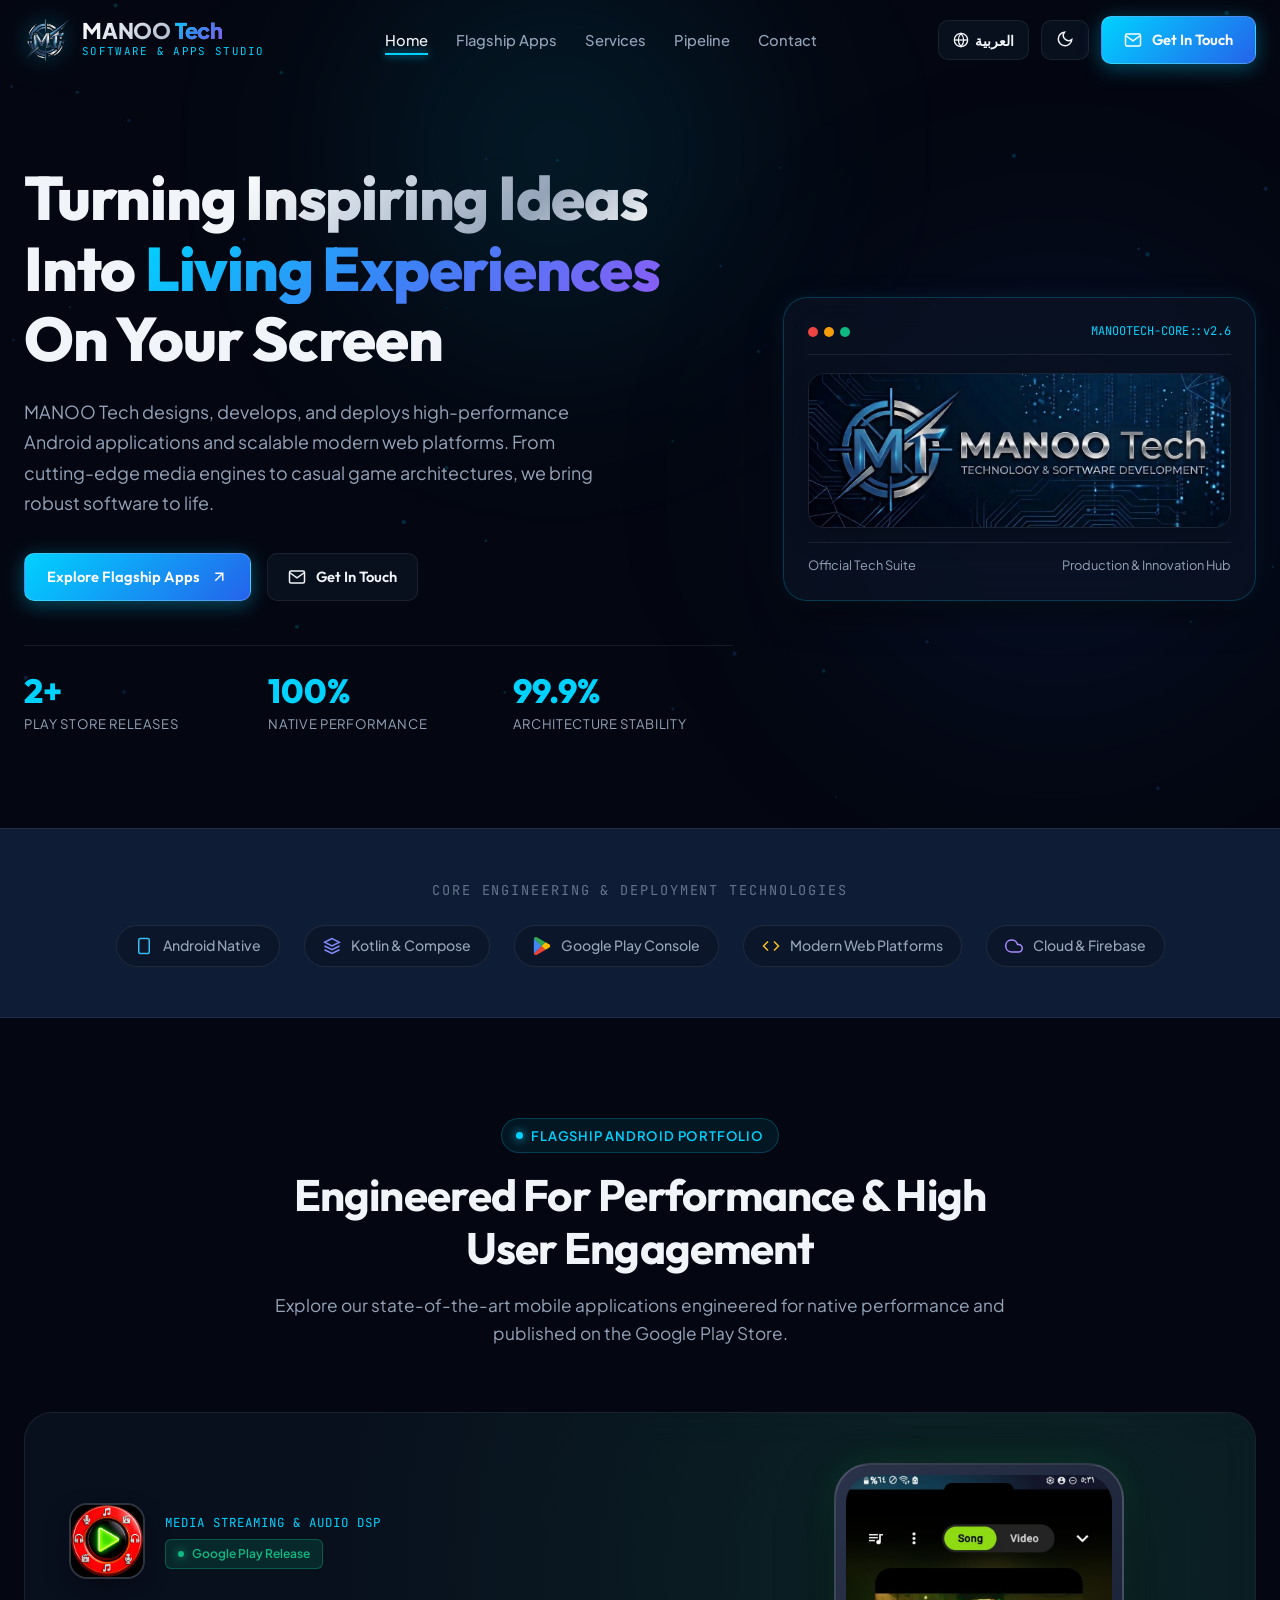
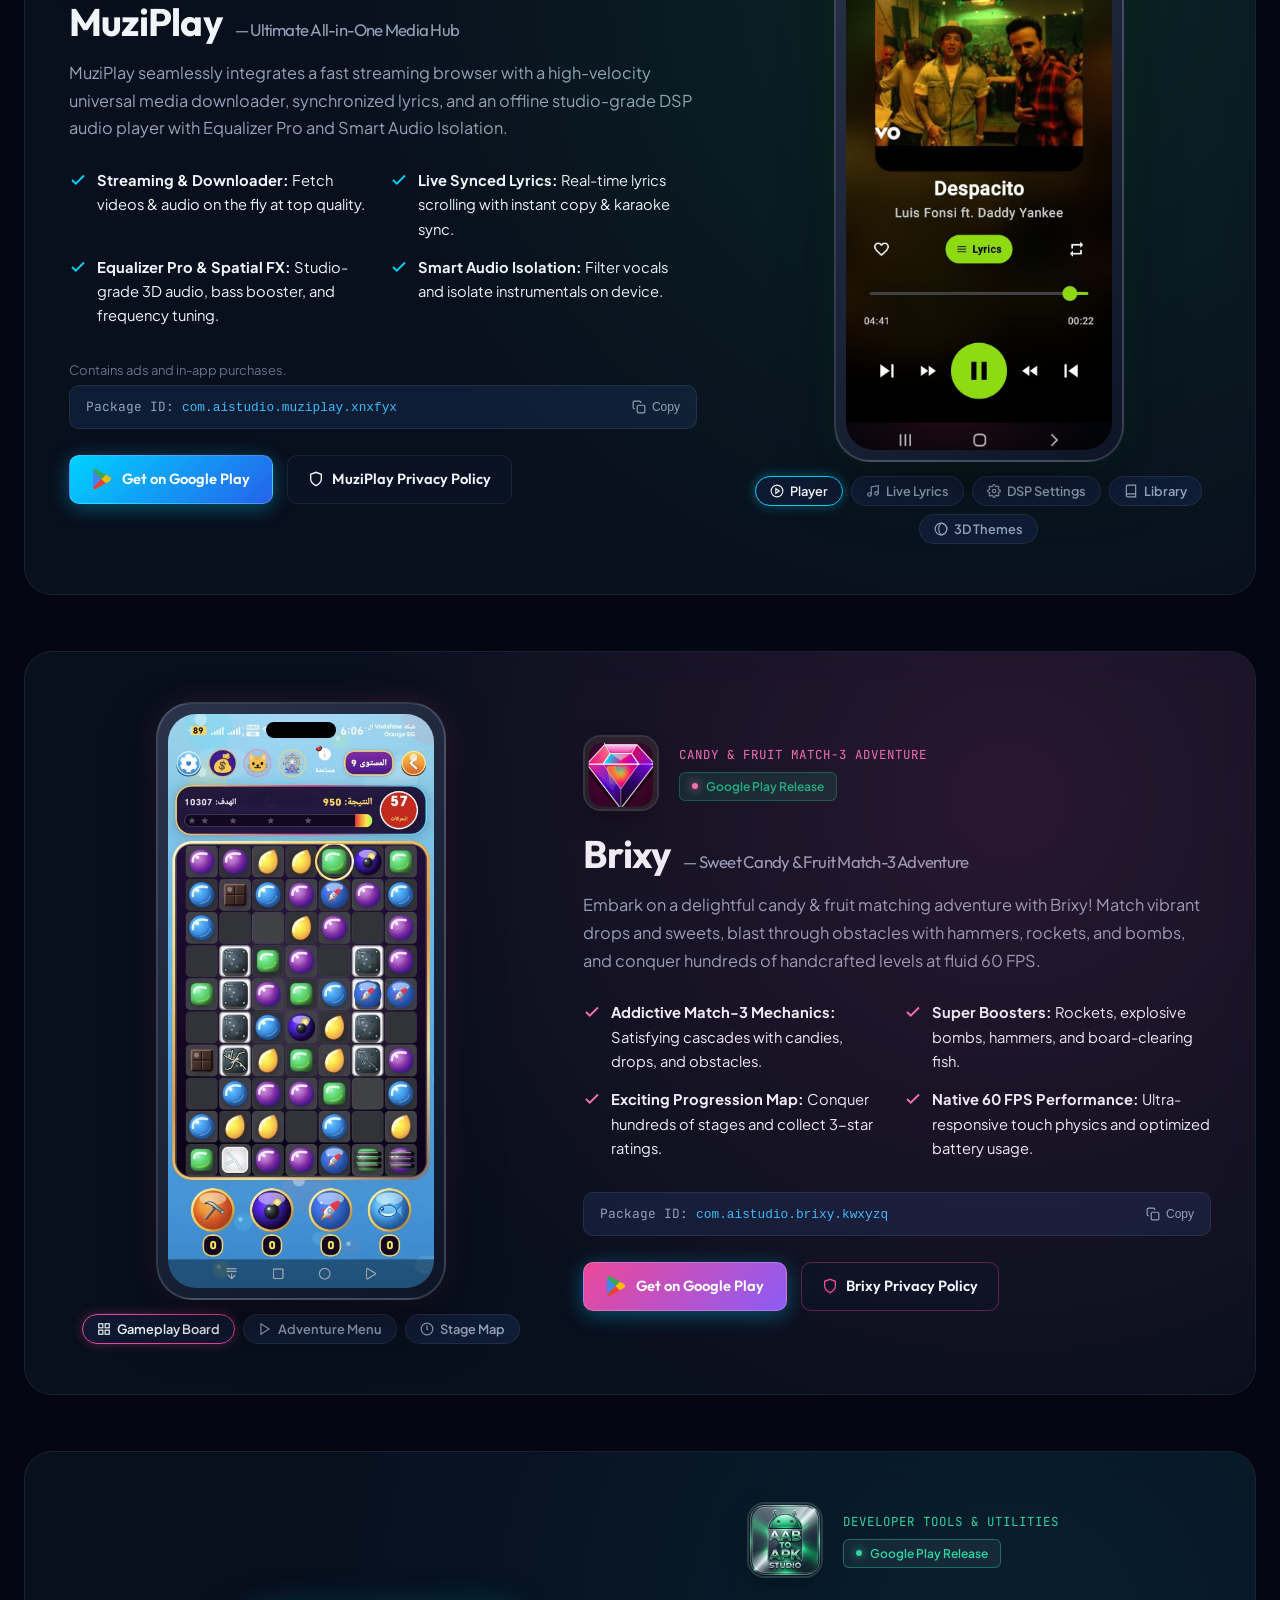
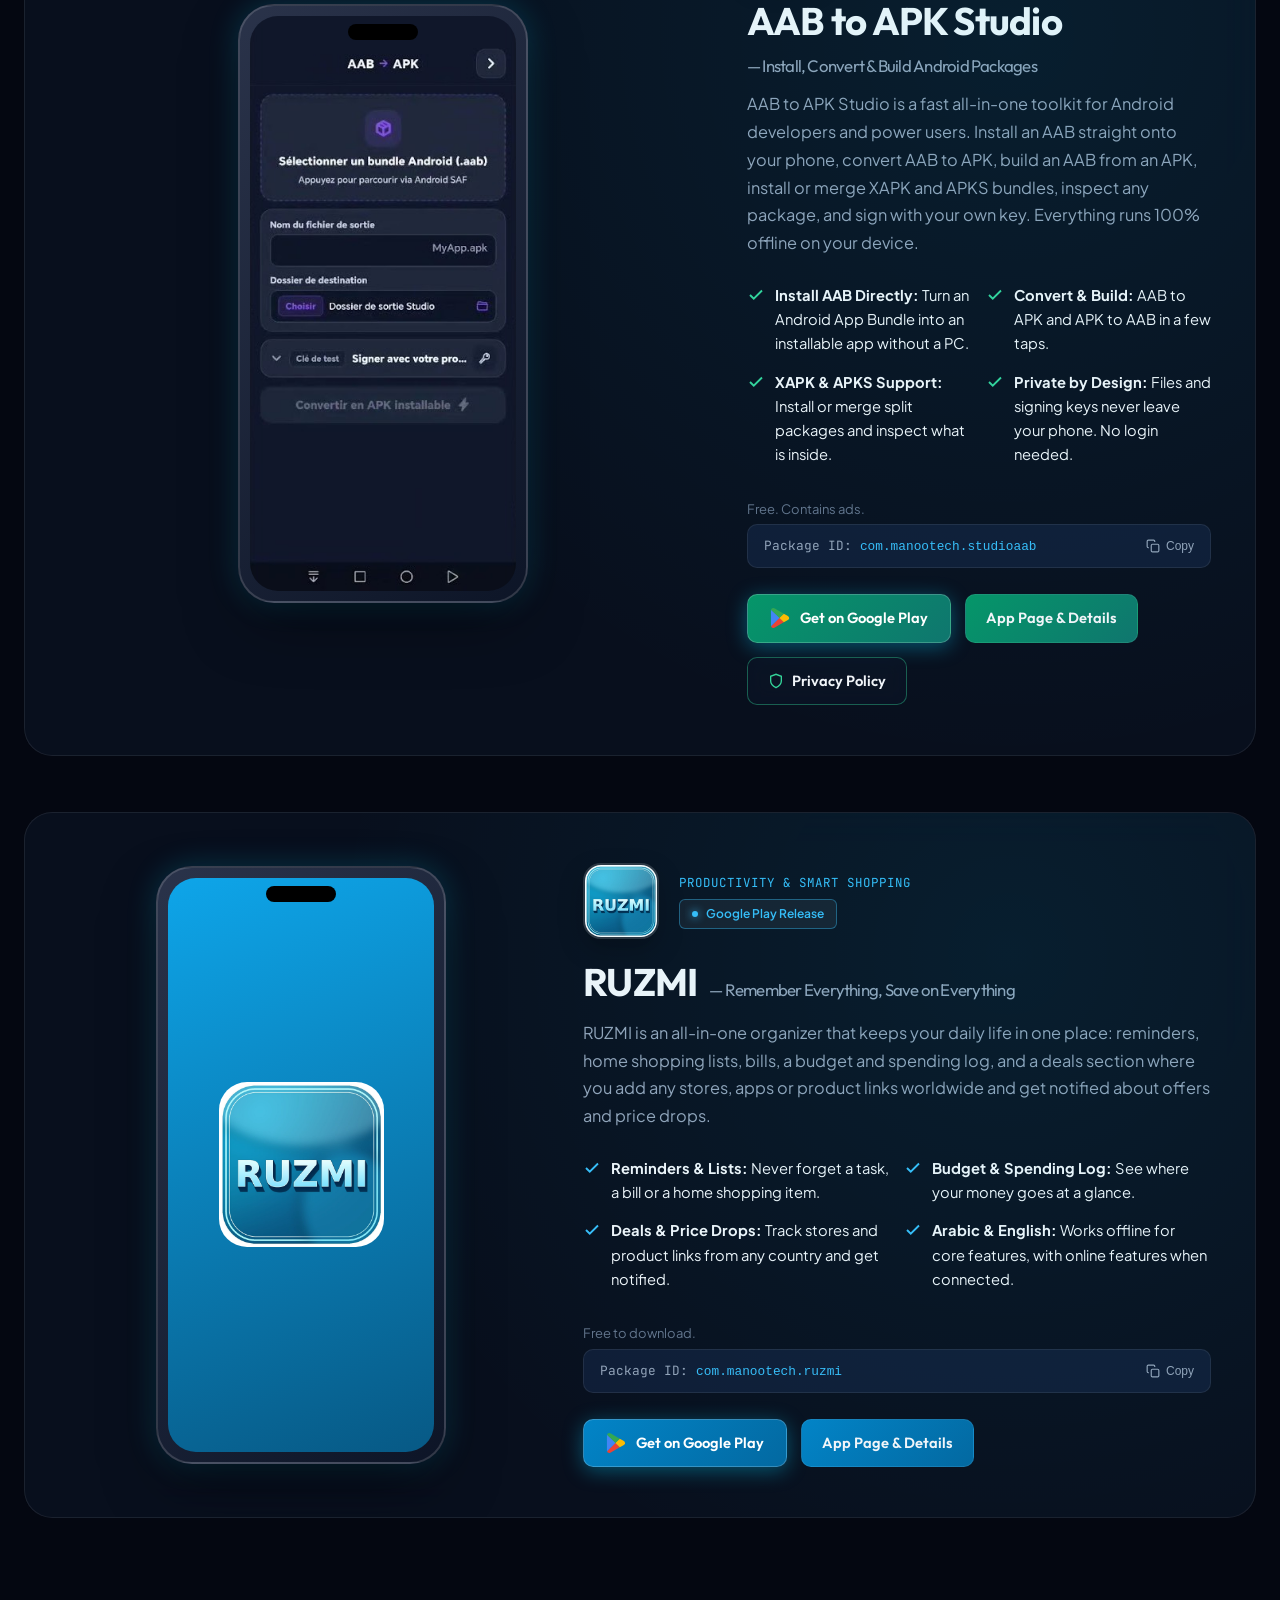
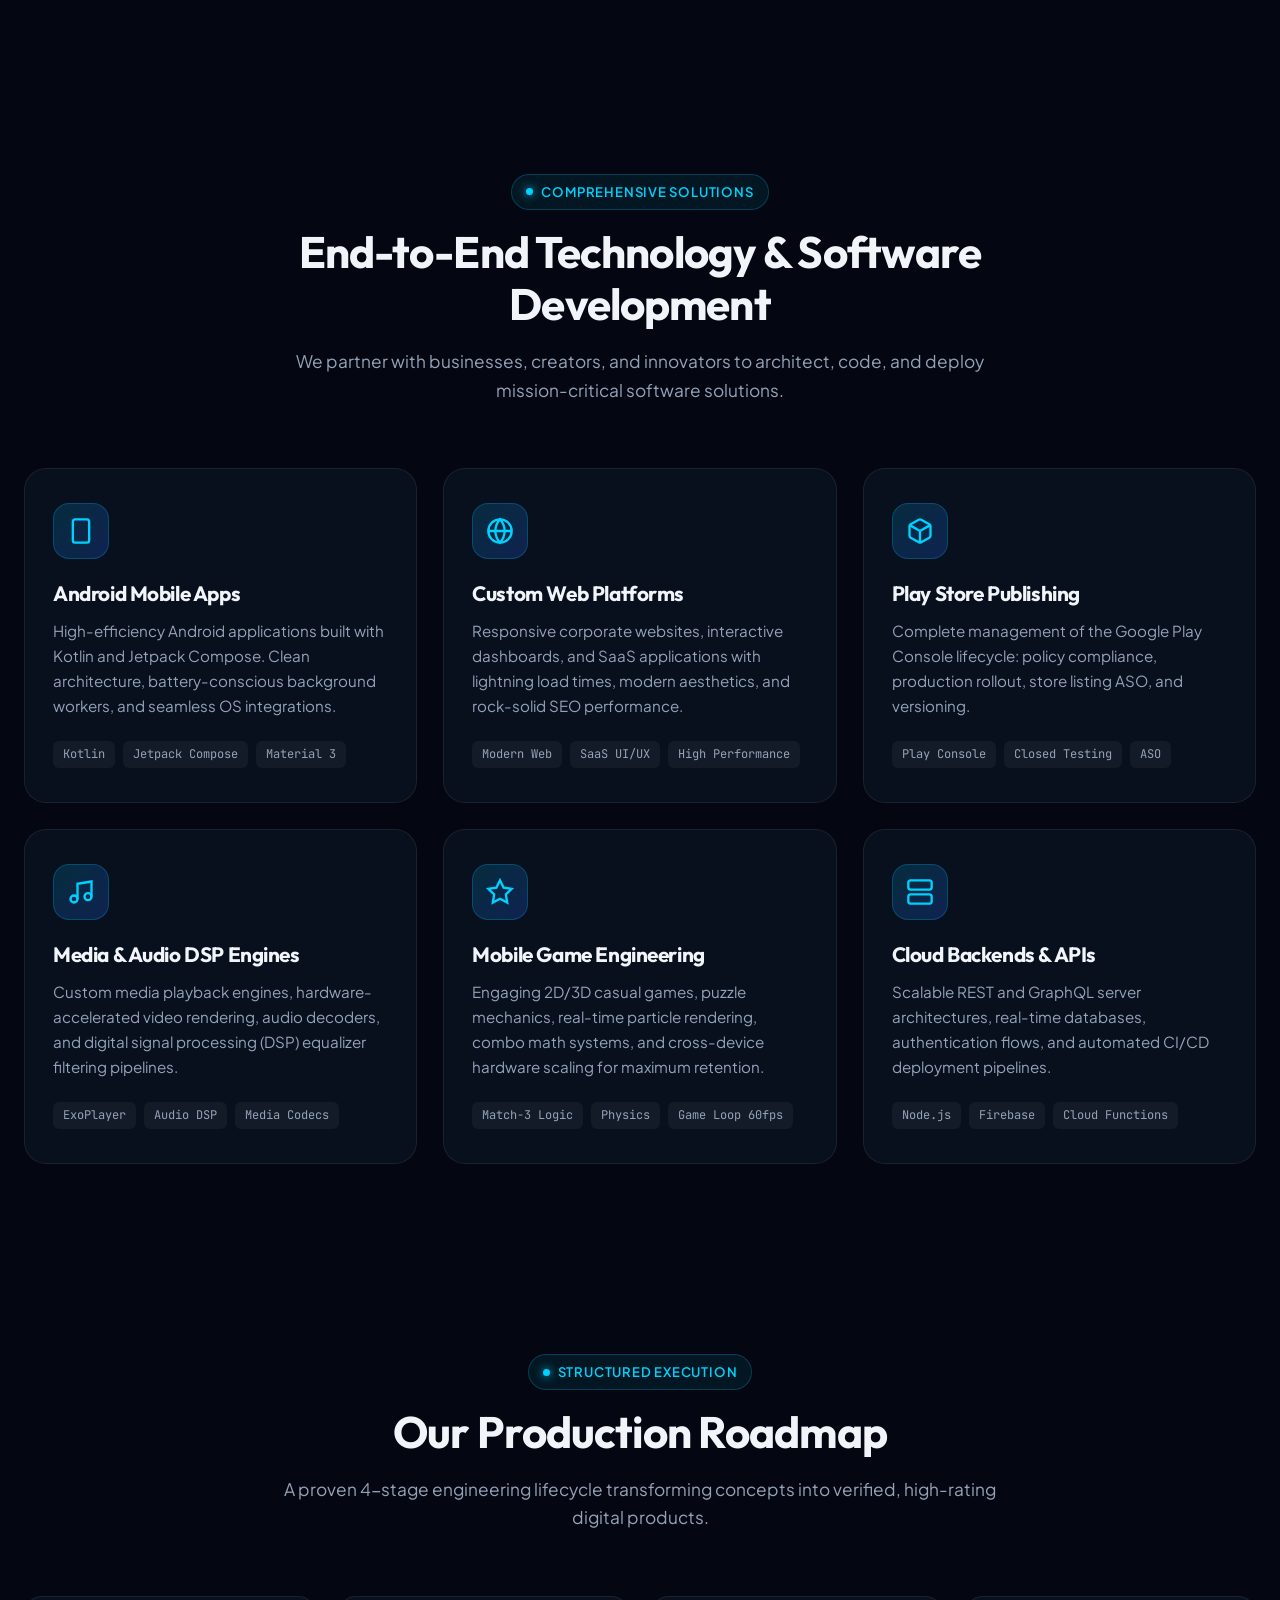
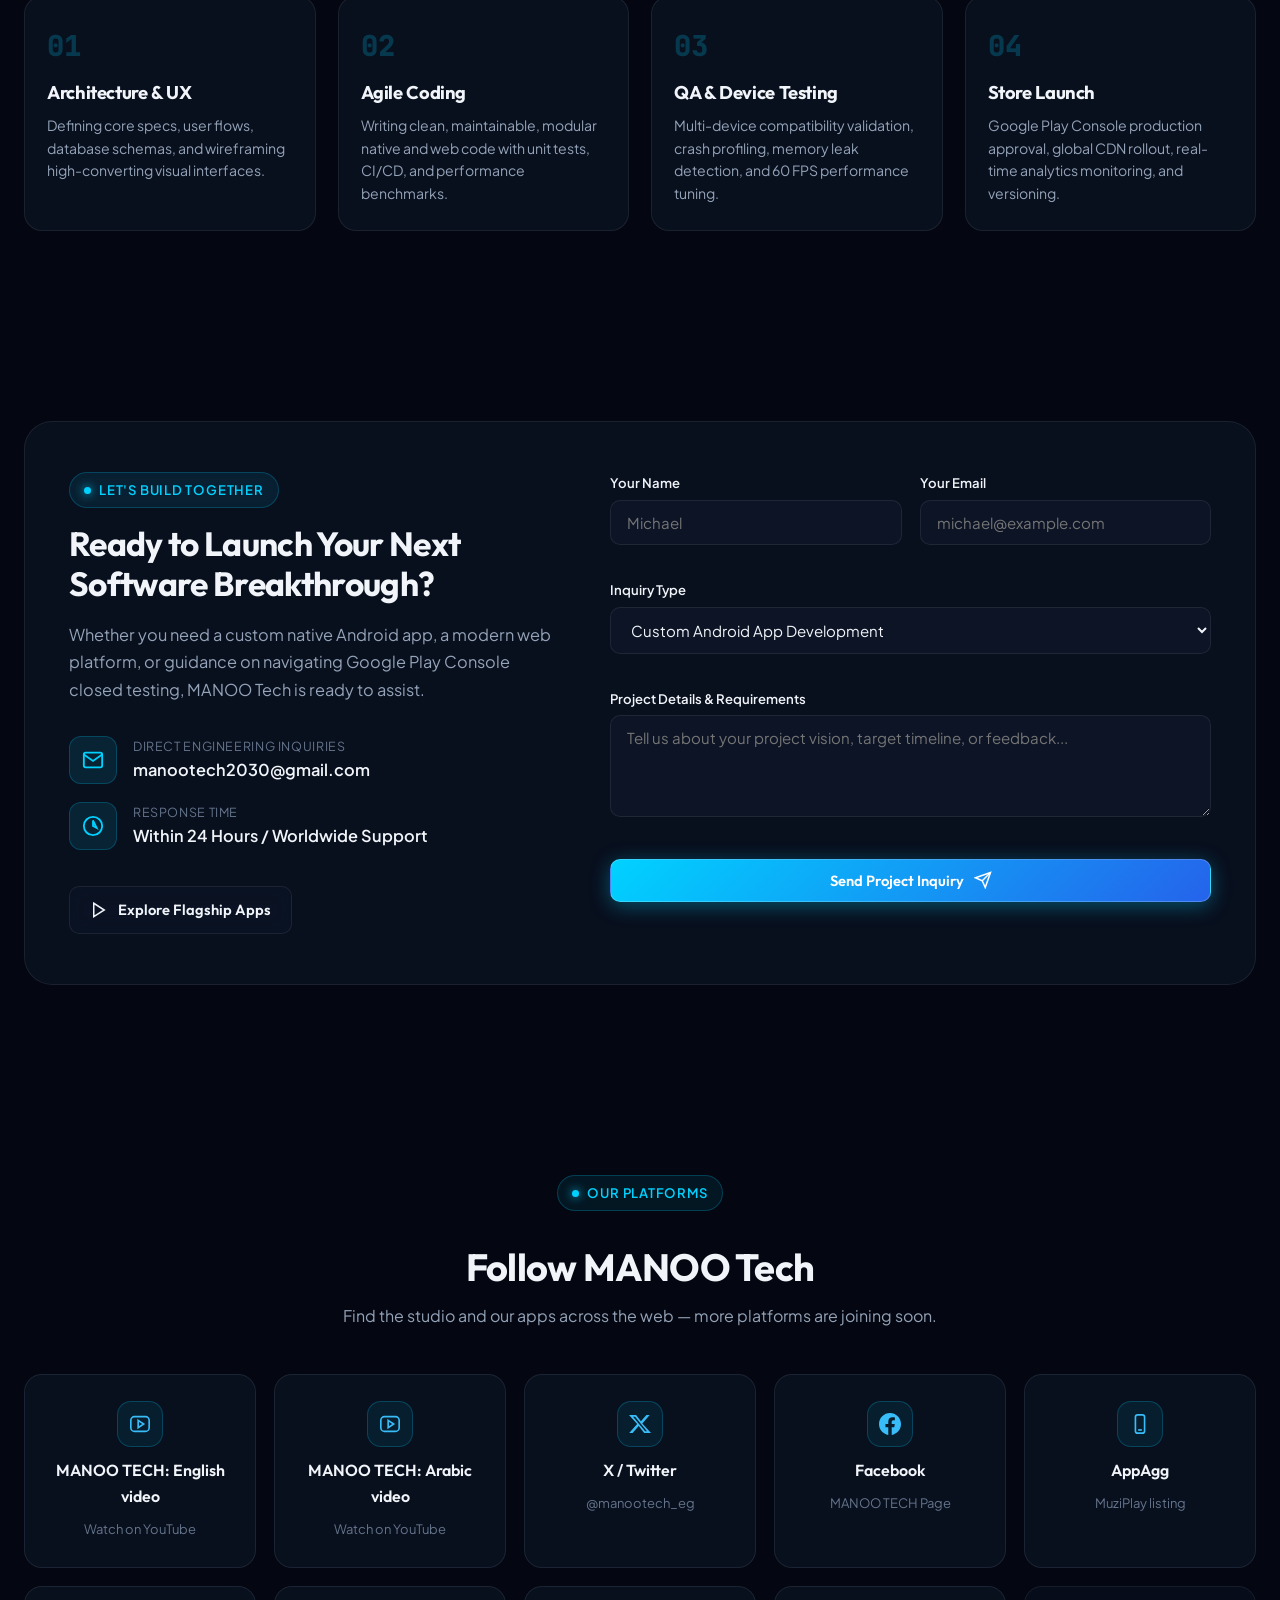
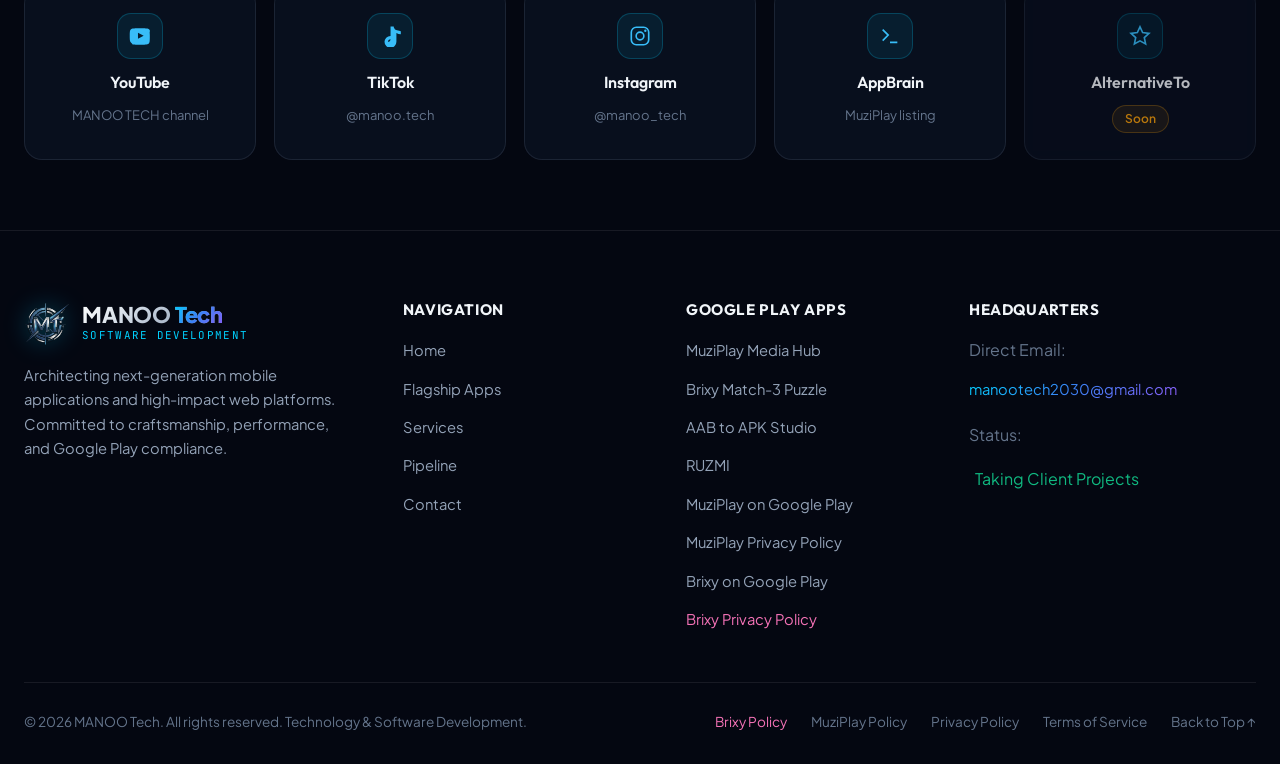
==== commit 1b2cc4f2: "AAB Studio and RUZMI: Play links, remove testing wording" ====
--- a/index.html
+++ b/index.html
@@ -434,7 +434,7 @@
         </article>
 
 
-        <!-- APP: aab-to-apk-studio (closed testing) -->
+        <!-- APP: aab-to-apk-studio -->
         <article class="app-showcase-card" id="app-aab-to-apk-studio">
           <div class="app-card-grid">
             <div class="app-mockup-wrapper">
@@ -450,9 +450,9 @@
                 <img src="assets/images/aab-studio-icon.png" alt="aab-to-apk-studio app icon" class="app-master-icon">
                 <div class="app-badge-box">
                   <span class="app-type-tag" style="color: #34d399;" data-i18n="aab_type">Developer Tools & Utilities</span>
-                  <div class="testing-status-badge" style="background: rgba(245,158,11,0.15); border-color: rgba(245,158,11,0.4); color: #f59e0b;">
-                    <span class="badge-dot" style="background: #f59e0b; box-shadow: 0 0 8px #f59e0b;"></span>
-                    <span data-i18n="app_status_testing">Closed Testing on Google Play</span>
+                  <div class="testing-status-badge live-status" style="background: rgba(255,255,255,0.06); border-color: #34d39966; color: #34d399;">
+                    <span class="badge-dot" style="background: #34d399; box-shadow: 0 0 8px #34d399;"></span>
+                    <span data-i18n="app_status_live">Google Play Release</span>
                   </div>
                 </div>
               </div>
@@ -476,20 +476,21 @@
                   <span data-i18n="aab_f4"><strong>Private by Design:</strong> Files and signing keys never leave your phone. No login needed.</span>
                 </div>
               </div>
-              <p class="monetization-note" data-i18n="aab_note">Currently in closed testing on Google Play. Free, contains ads.</p>
+              <p class="monetization-note" data-i18n="aab_note">Free. Contains ads.</p>
               <div class="package-id-box" dir="ltr">
                 <div>Package ID: <code>com.manootech.studioaab</code></div>
                 <button class="copy-id-btn" data-copy="com.manootech.studioaab" title="Copy Package ID"><svg width="14" height="14" viewBox="0 0 24 24" fill="none" stroke="currentColor" stroke-width="2"><rect x="9" y="9" width="13" height="13" rx="2" ry="2"/><path d="M5 15H4a2 2 0 0 1-2-2V4a2 2 0 0 1 2-2h9a2 2 0 0 1 2 2v1"/></svg><span>Copy</span></button>
               </div>
               <div class="app-actions-row">
-                <a href="aab-to-apk-studio.html" class="btn-primary app-play-btn" style="background: linear-gradient(135deg, #059669 0%, #0f766e 100%);"><span data-i18n="app_btn_details">App Page &amp; Details</span></a>
+                <a href="https://play.google.com/store/apps/details?id=com.manootech.studioaab" target="_blank" rel="noopener noreferrer" class="btn-primary app-play-btn" style="background: linear-gradient(135deg, #059669 0%, #0f766e 100%);"><svg width="20" height="20" viewBox="0 0 28.99 31.99" xmlns="http://www.w3.org/2000/svg"><path d="M13.54 15.28.12 29.34a3.66 3.66 0 0 0 5.33 2.16l15.1-8.6Z" fill="#ea4335"/><path d="m27.11 12.89-6.53-3.74-7.35 6.45 7.38 7.28 6.48-3.7a3.54 3.54 0 0 0 1.5-4.79 3.62 3.62 0 0 0-1.5-1.5z" fill="#fbbc04"/><path d="M.12 2.66a3.57 3.57 0 0 0-.12.92v24.84a3.57 3.57 0 0 0 .12.92L14 15.64Z" fill="#4285f4"/><path d="m13.64 16 6.94-6.85L5.5.51A3.73 3.73 0 0 0 3.63 0 3.64 3.64 0 0 0 .12 2.65Z" fill="#34a853"/></svg><span data-i18n="app_btn_play">Get on Google Play</span></a>
+                <a href="aab-to-apk-studio.html" class="btn-secondary" style="background: linear-gradient(135deg, #059669 0%, #0f766e 100%);"><span data-i18n="app_btn_details">App Page &amp; Details</span></a>
                 <a href="https://aab-to-apk-studio-privacy.surge.sh/" target="_blank" rel="noopener noreferrer" class="btn-secondary" style="display:inline-flex;align-items:center;gap:8px;border-color:rgba(52,211,153,0.4);"><svg width="16" height="16" viewBox="0 0 24 24" fill="none" stroke="#34d399" stroke-width="2"><path d="M12 22s8-4 8-10V5l-8-3-8 3v7c0 6 8 10 8 10z"/></svg><span data-i18n="app_btn_privacy">Privacy Policy</span></a>
               </div>
             </div>
           </div>
         </article>
 
-        <!-- APP: ruzmi (closed testing) -->
+        <!-- APP: ruzmi -->
         <article class="app-showcase-card" id="app-ruzmi">
           <div class="app-card-grid reverse-layout">
             <div class="app-mockup-wrapper">
@@ -505,9 +506,9 @@
                 <img src="assets/images/ruzmi-icon.png" alt="ruzmi app icon" class="app-master-icon">
                 <div class="app-badge-box">
                   <span class="app-type-tag" style="color: #38bdf8;" data-i18n="ruz_type">Productivity & Smart Shopping</span>
-                  <div class="testing-status-badge" style="background: rgba(245,158,11,0.15); border-color: rgba(245,158,11,0.4); color: #f59e0b;">
-                    <span class="badge-dot" style="background: #f59e0b; box-shadow: 0 0 8px #f59e0b;"></span>
-                    <span data-i18n="app_status_testing">Closed Testing on Google Play</span>
+                  <div class="testing-status-badge live-status" style="background: rgba(255,255,255,0.06); border-color: #38bdf866; color: #38bdf8;">
+                    <span class="badge-dot" style="background: #38bdf8; box-shadow: 0 0 8px #38bdf8;"></span>
+                    <span data-i18n="app_status_live">Google Play Release</span>
                   </div>
                 </div>
               </div>
@@ -531,13 +532,14 @@
                   <span data-i18n="ruz_f4"><strong>Arabic &amp; English:</strong> Works offline for core features, with online features when connected.</span>
                 </div>
               </div>
-              <p class="monetization-note" data-i18n="ruz_note">Currently in closed testing. Not yet available on the public Google Play Store.</p>
+              <p class="monetization-note" data-i18n="ruz_note">Free to download.</p>
               <div class="package-id-box" dir="ltr">
                 <div>Package ID: <code>com.manootech.ruzmi</code></div>
                 <button class="copy-id-btn" data-copy="com.manootech.ruzmi" title="Copy Package ID"><svg width="14" height="14" viewBox="0 0 24 24" fill="none" stroke="currentColor" stroke-width="2"><rect x="9" y="9" width="13" height="13" rx="2" ry="2"/><path d="M5 15H4a2 2 0 0 1-2-2V4a2 2 0 0 1 2-2h9a2 2 0 0 1 2 2v1"/></svg><span>Copy</span></button>
               </div>
               <div class="app-actions-row">
-                <a href="ruzmi.html" class="btn-primary app-play-btn" style="background: linear-gradient(135deg, #0284c7 0%, #0369a1 100%);"><span data-i18n="app_btn_details">App Page &amp; Details</span></a>
+                <a href="https://play.google.com/store/apps/details?id=com.manootech.ruzmi" target="_blank" rel="noopener noreferrer" class="btn-primary app-play-btn" style="background: linear-gradient(135deg, #0284c7 0%, #0369a1 100%);"><svg width="20" height="20" viewBox="0 0 28.99 31.99" xmlns="http://www.w3.org/2000/svg"><path d="M13.54 15.28.12 29.34a3.66 3.66 0 0 0 5.33 2.16l15.1-8.6Z" fill="#ea4335"/><path d="m27.11 12.89-6.53-3.74-7.35 6.45 7.38 7.28 6.48-3.7a3.54 3.54 0 0 0 1.5-4.79 3.62 3.62 0 0 0-1.5-1.5z" fill="#fbbc04"/><path d="M.12 2.66a3.57 3.57 0 0 0-.12.92v24.84a3.57 3.57 0 0 0 .12.92L14 15.64Z" fill="#4285f4"/><path d="m13.64 16 6.94-6.85L5.5.51A3.73 3.73 0 0 0 3.63 0 3.64 3.64 0 0 0 .12 2.65Z" fill="#34a853"/></svg><span data-i18n="app_btn_play">Get on Google Play</span></a>
+                <a href="ruzmi.html" class="btn-secondary" style="background: linear-gradient(135deg, #0284c7 0%, #0369a1 100%);"><span data-i18n="app_btn_details">App Page &amp; Details</span></a>
               </div>
             </div>
           </div>
@@ -920,8 +922,8 @@
           <ul class="footer-nav-list">
             <li><a href="#app-muziplay">MuziPlay Media Hub</a></li>
             <li><a href="#app-brixy">Brixy Match-3 Puzzle</a></li>
-            <li><a href="aab-to-apk-studio.html">AAB to APK Studio (Closed Testing)</a></li>
-            <li><a href="ruzmi.html">RUZMI (Closed Testing)</a></li>
+            <li><a href="aab-to-apk-studio.html">AAB to APK Studio</a></li>
+            <li><a href="ruzmi.html">RUZMI</a></li>
             <li><a href="https://play.google.com/store/apps/details?id=com.aistudio.muziplay.xnxfyx" target="_blank" rel="noopener">MuziPlay on Google Play</a></li>
             <li><a href="muziplay-privacy.html">MuziPlay Privacy Policy</a></li>
             <li><a href="https://play.google.com/store/apps/details?id=com.aistudio.brixy.kwxyzq" target="_blank" rel="noopener">Brixy on Google Play</a></li>
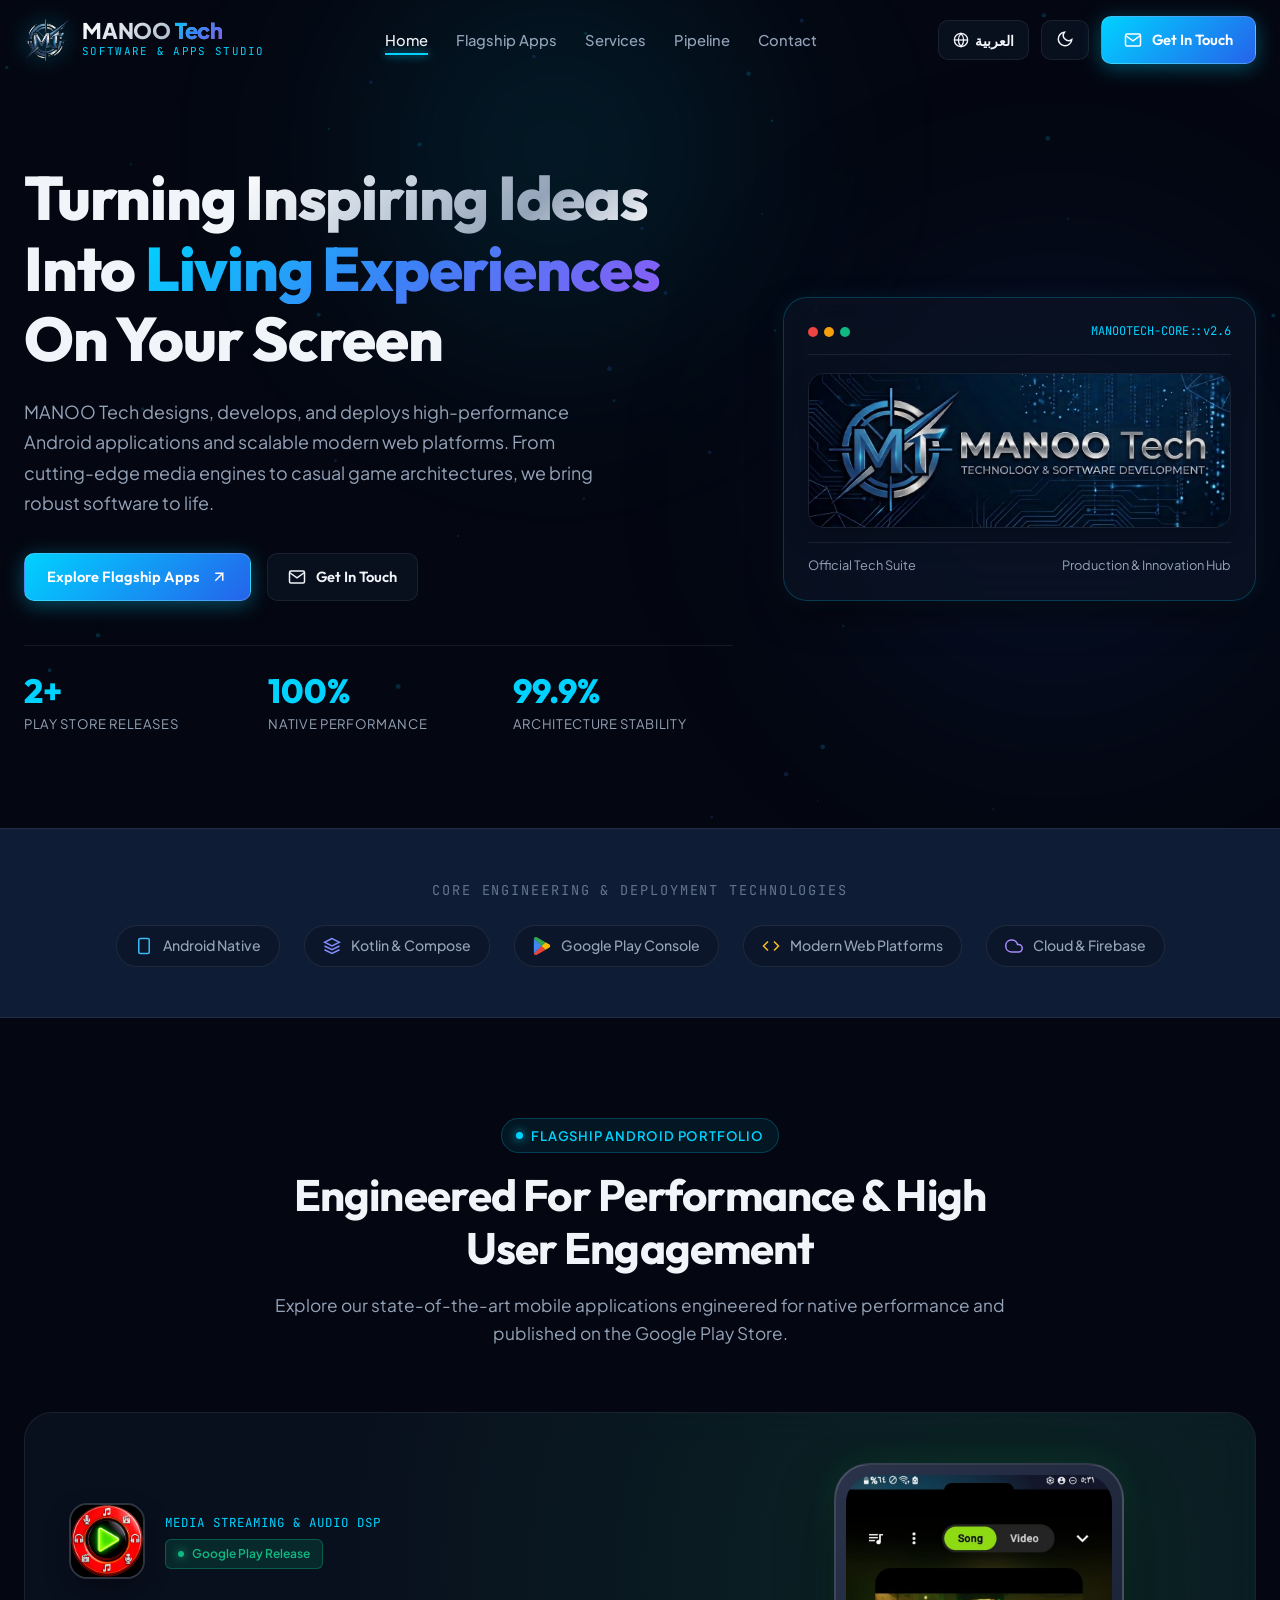
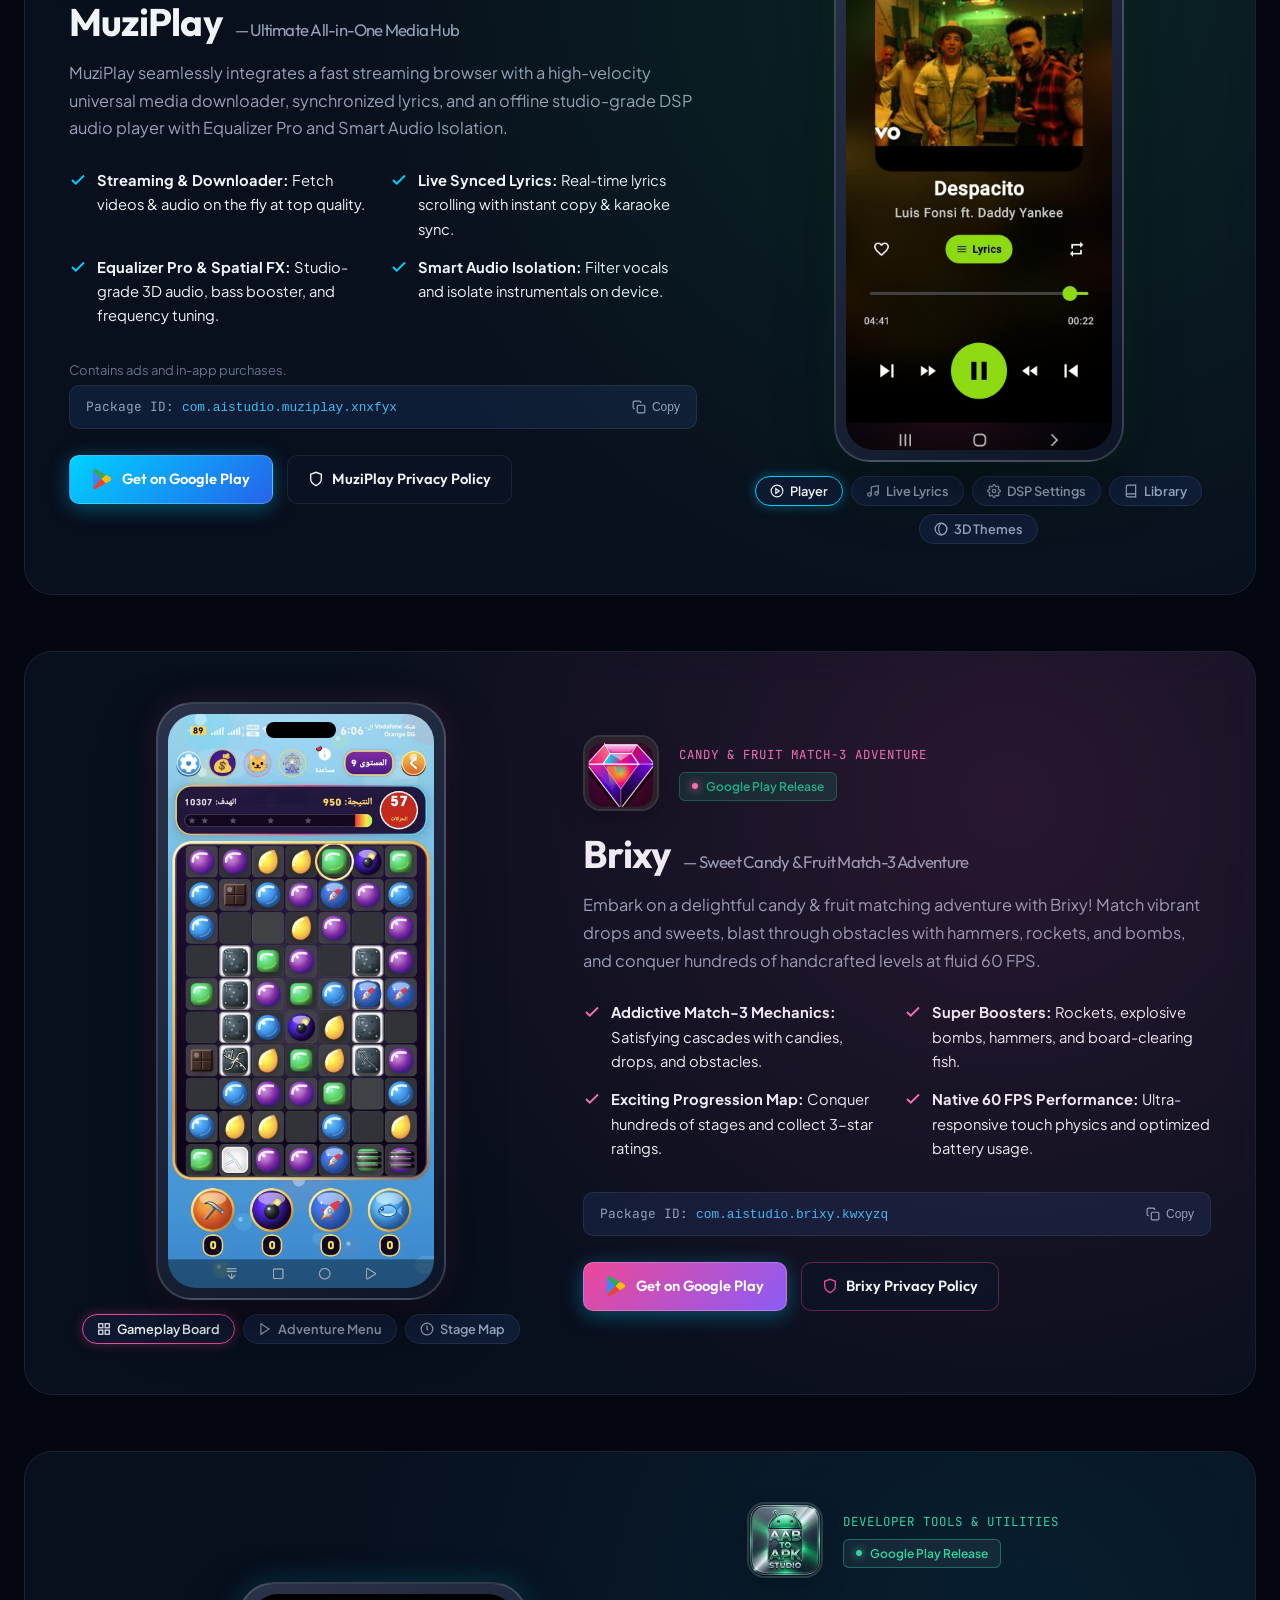
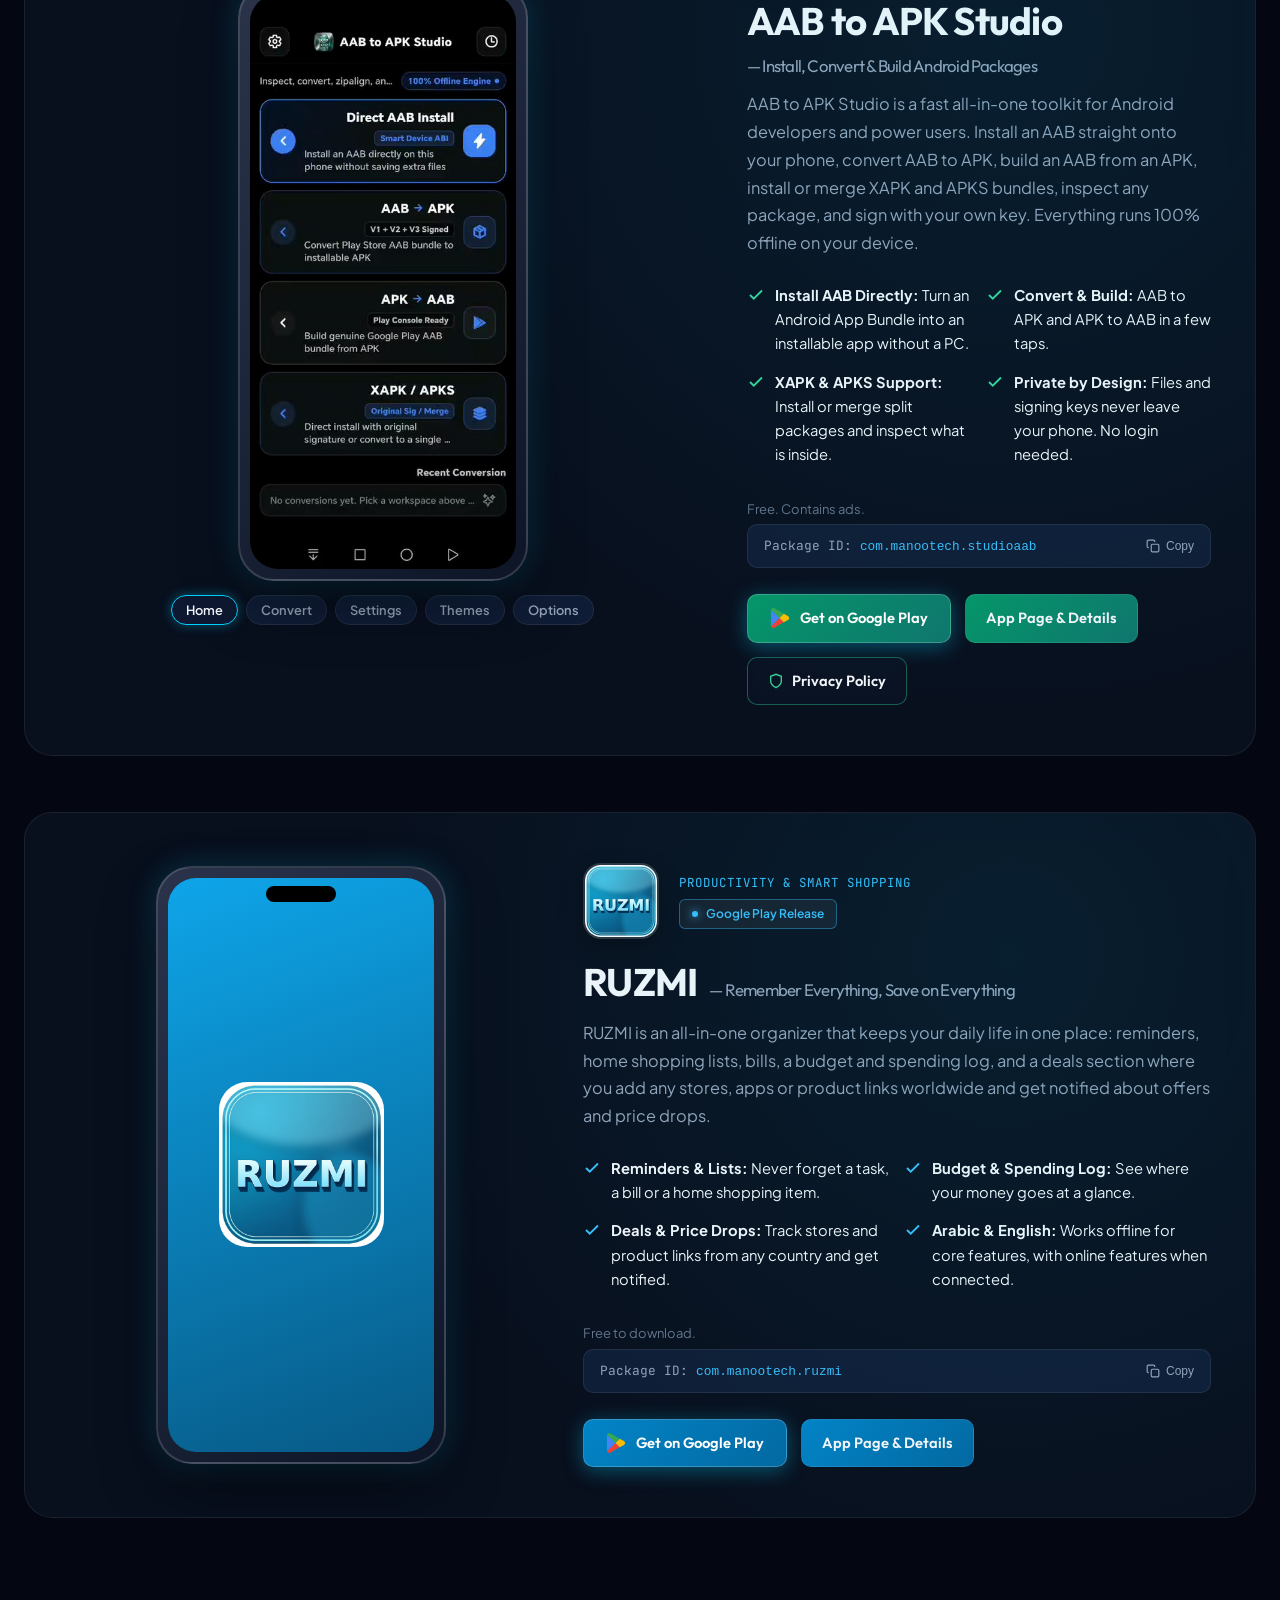
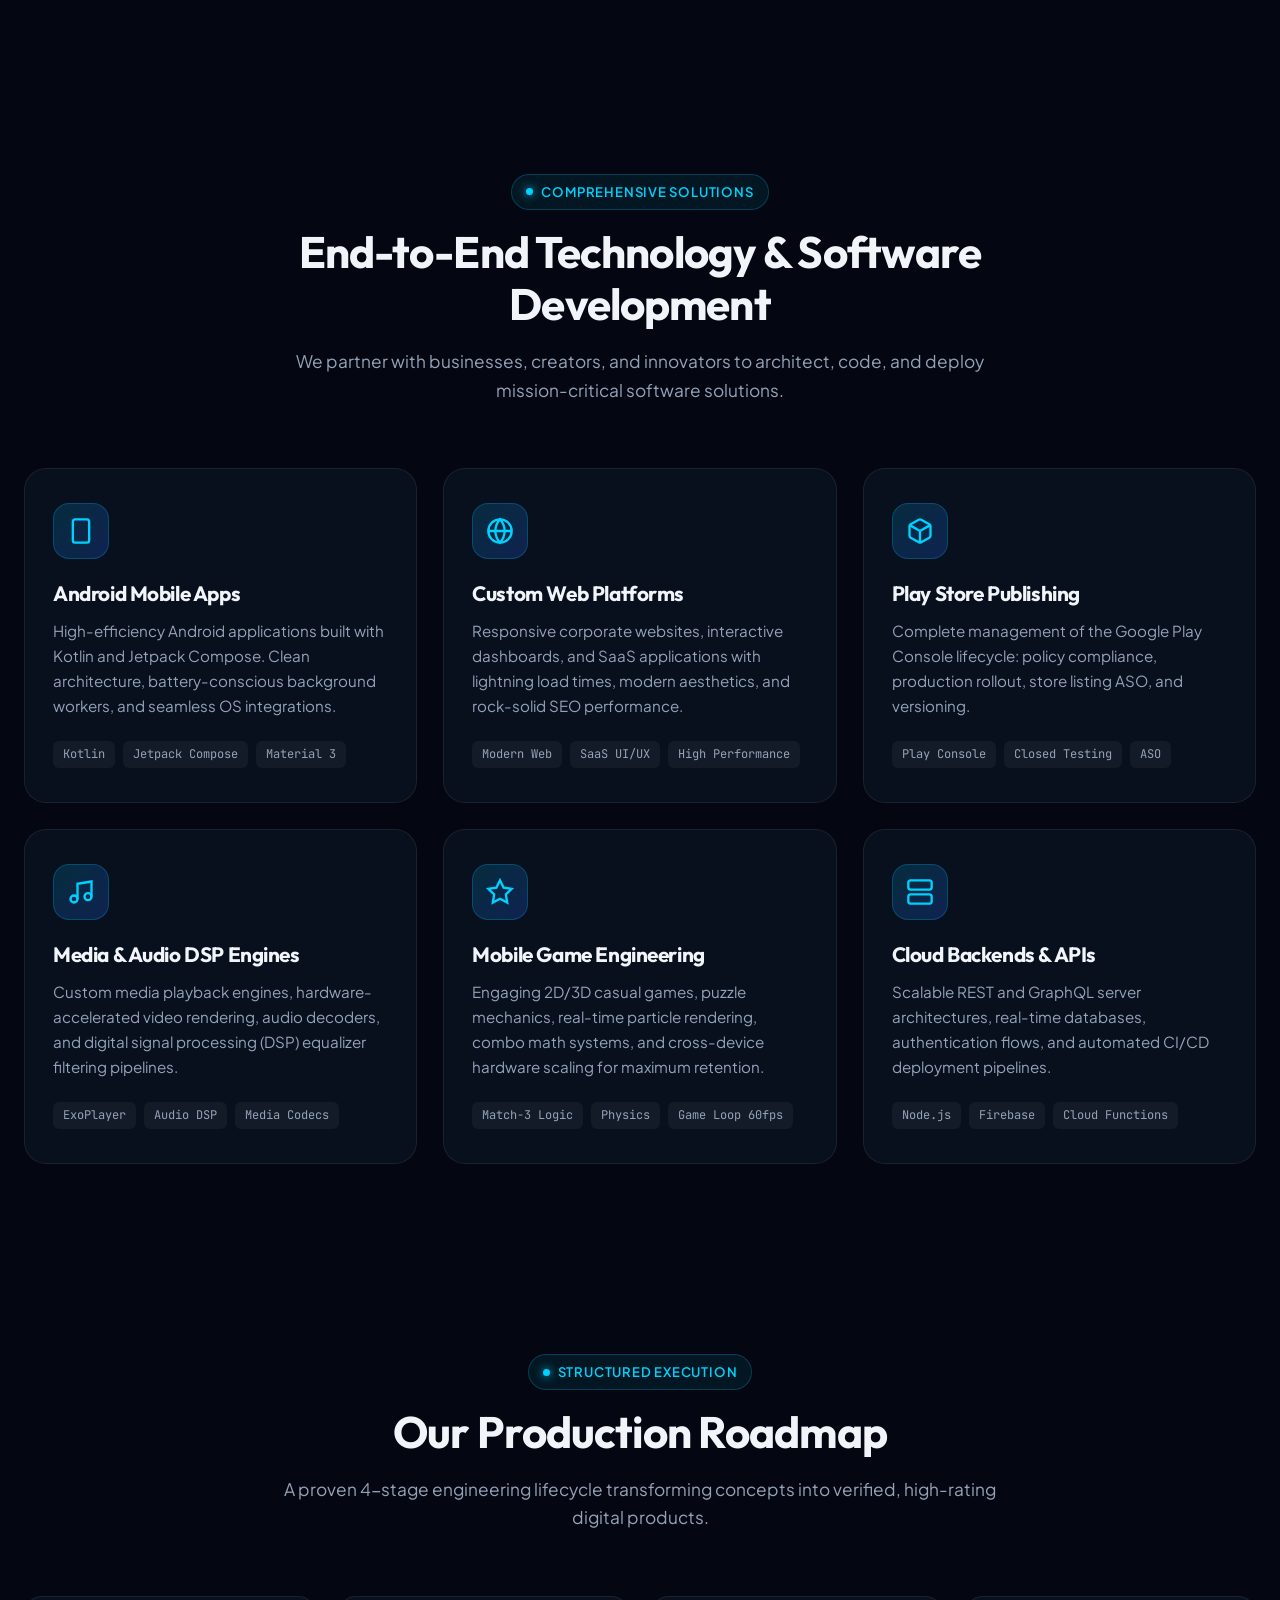
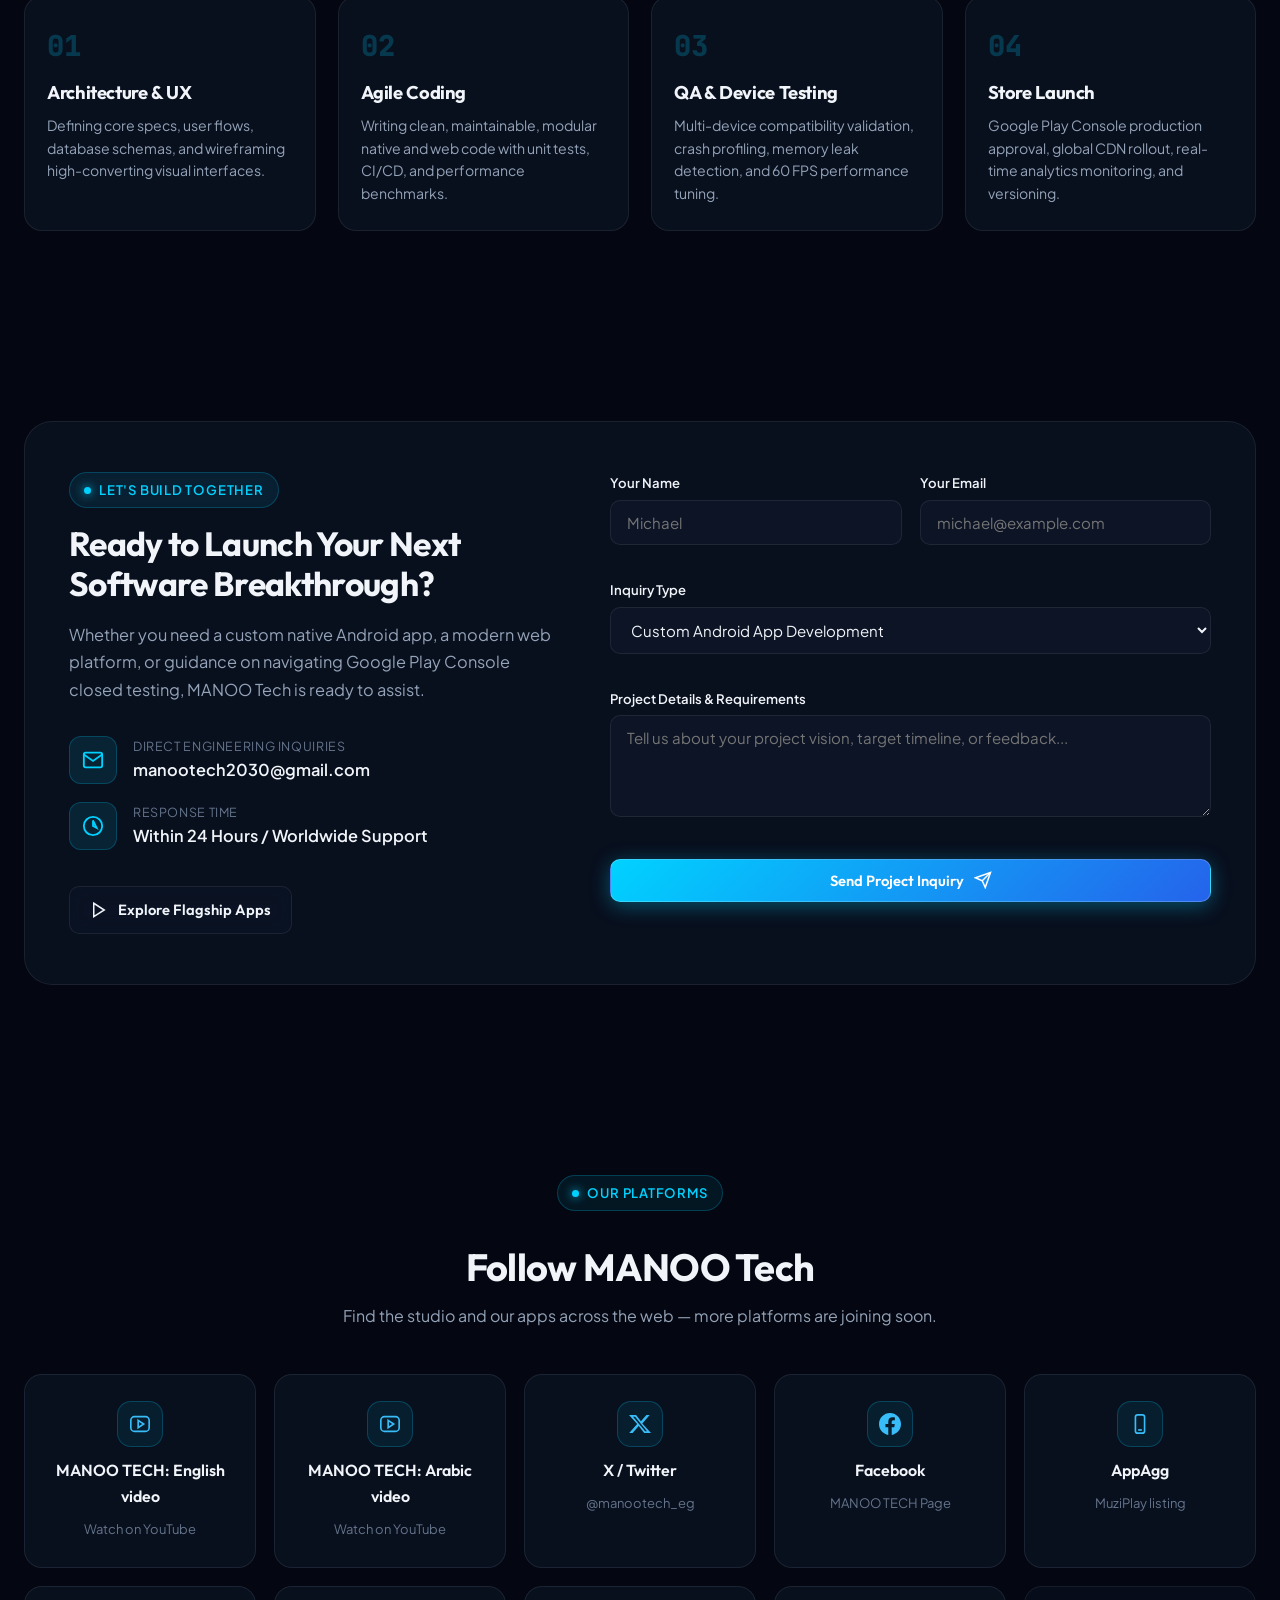
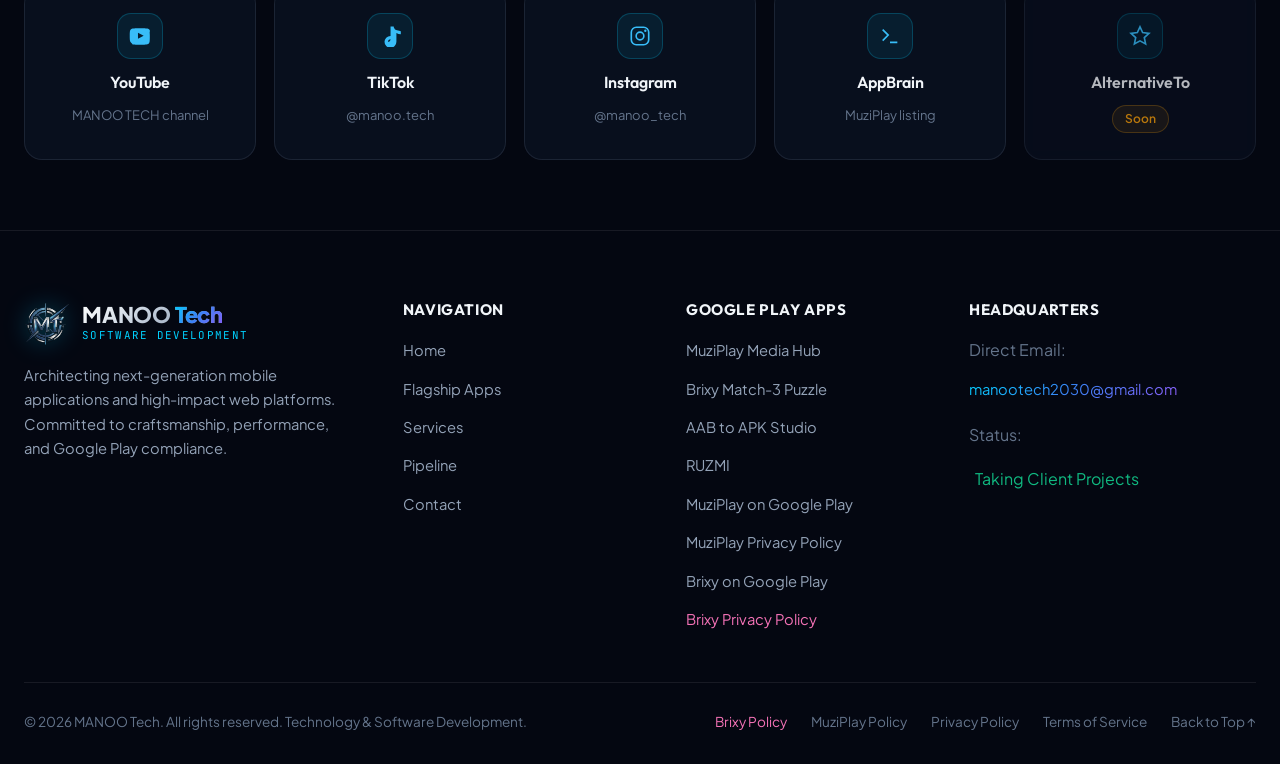
==== commit 1da96d3c: "AAB to APK Studio: real in-app screenshots" ====
--- a/index.html
+++ b/index.html
@@ -437,13 +437,14 @@
         <!-- APP: aab-to-apk-studio -->
         <article class="app-showcase-card" id="app-aab-to-apk-studio">
           <div class="app-card-grid">
-            <div class="app-mockup-wrapper">
+            <div class="app-mockup-wrapper preview-tabs-container">
               <div class="phone-mockup-frame">
                 <div class="phone-camera-island"></div>
                 <div class="phone-inner-screen">
-                  <img src="assets/images/aab-studio-screen-en.jpg" alt="AAB to APK Studio app screen">
-                </div>
-              </div>
+                  <img id="aabScreenImg" src="assets/images/aab-studio-home.jpg" alt="AAB to APK Studio screenshot">
+                </div>
+              </div>
+              <div class="preview-tabs"><button type="button" class="preview-tab-btn active" onclick="switchScreenshot('aabScreenImg', 'assets/images/aab-studio-home.jpg', this)"><span>Home</span></button><button type="button" class="preview-tab-btn" onclick="switchScreenshot('aabScreenImg', 'assets/images/aab-studio-home2.jpg', this)"><span>Convert</span></button><button type="button" class="preview-tab-btn" onclick="switchScreenshot('aabScreenImg', 'assets/images/aab-studio-settings.jpg', this)"><span>Settings</span></button><button type="button" class="preview-tab-btn" onclick="switchScreenshot('aabScreenImg', 'assets/images/aab-studio-accent.jpg', this)"><span>Themes</span></button><button type="button" class="preview-tab-btn" onclick="switchScreenshot('aabScreenImg', 'assets/images/aab-studio-settings2.jpg', this)"><span>Options</span></button></div>
             </div>
             <div class="app-details-col">
               <div class="app-brand-row">
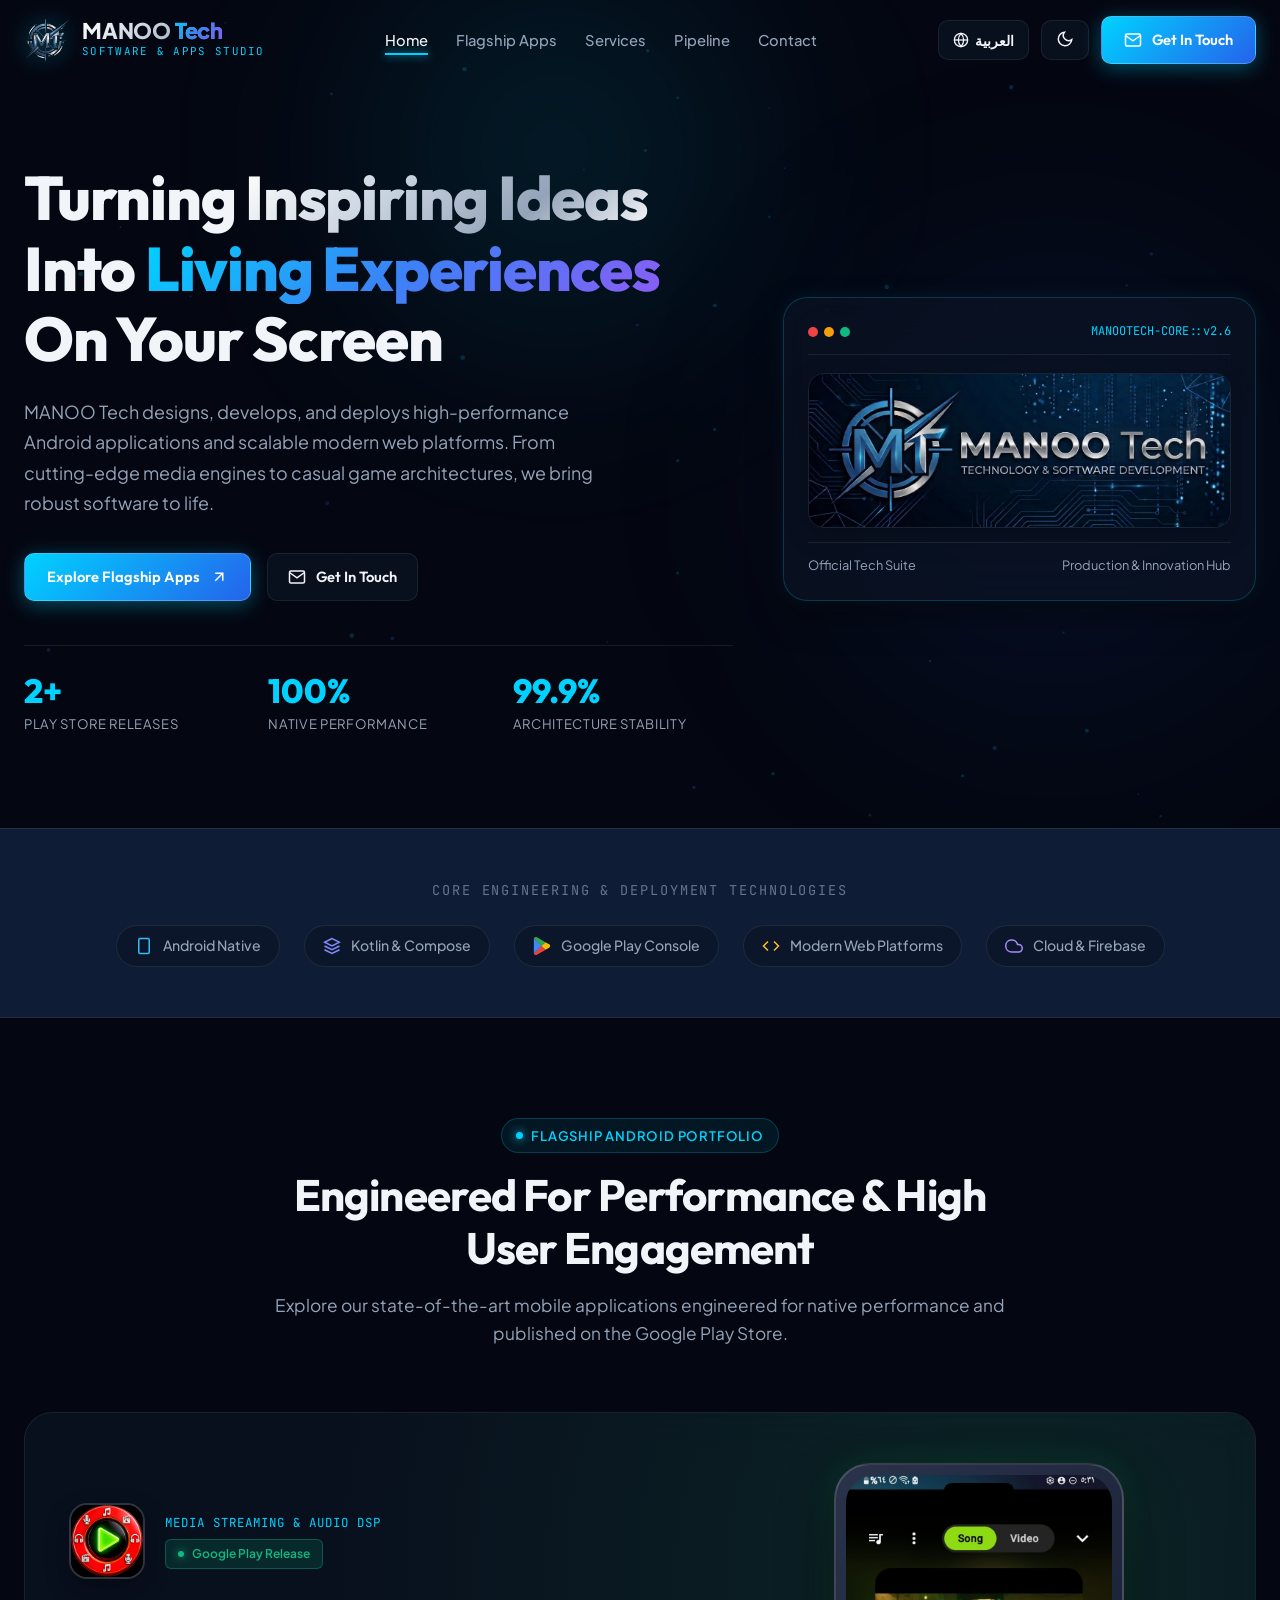
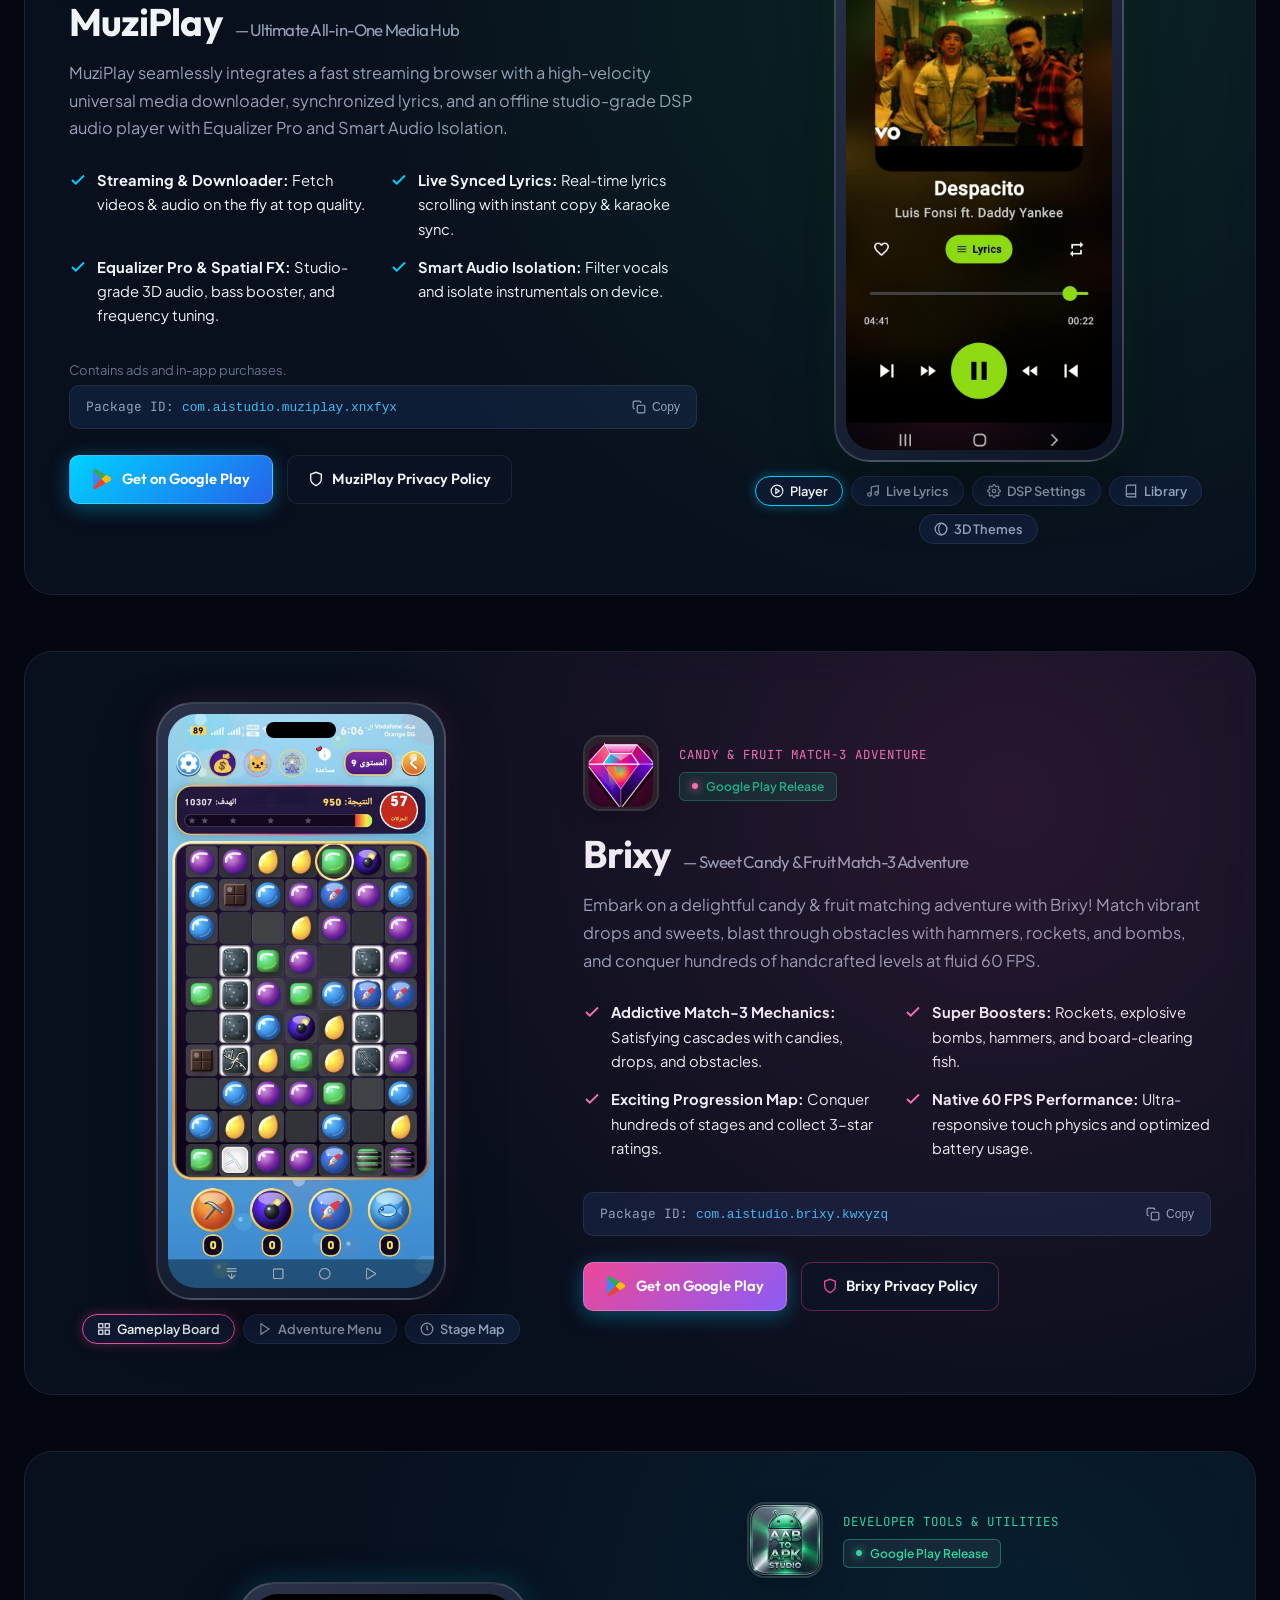
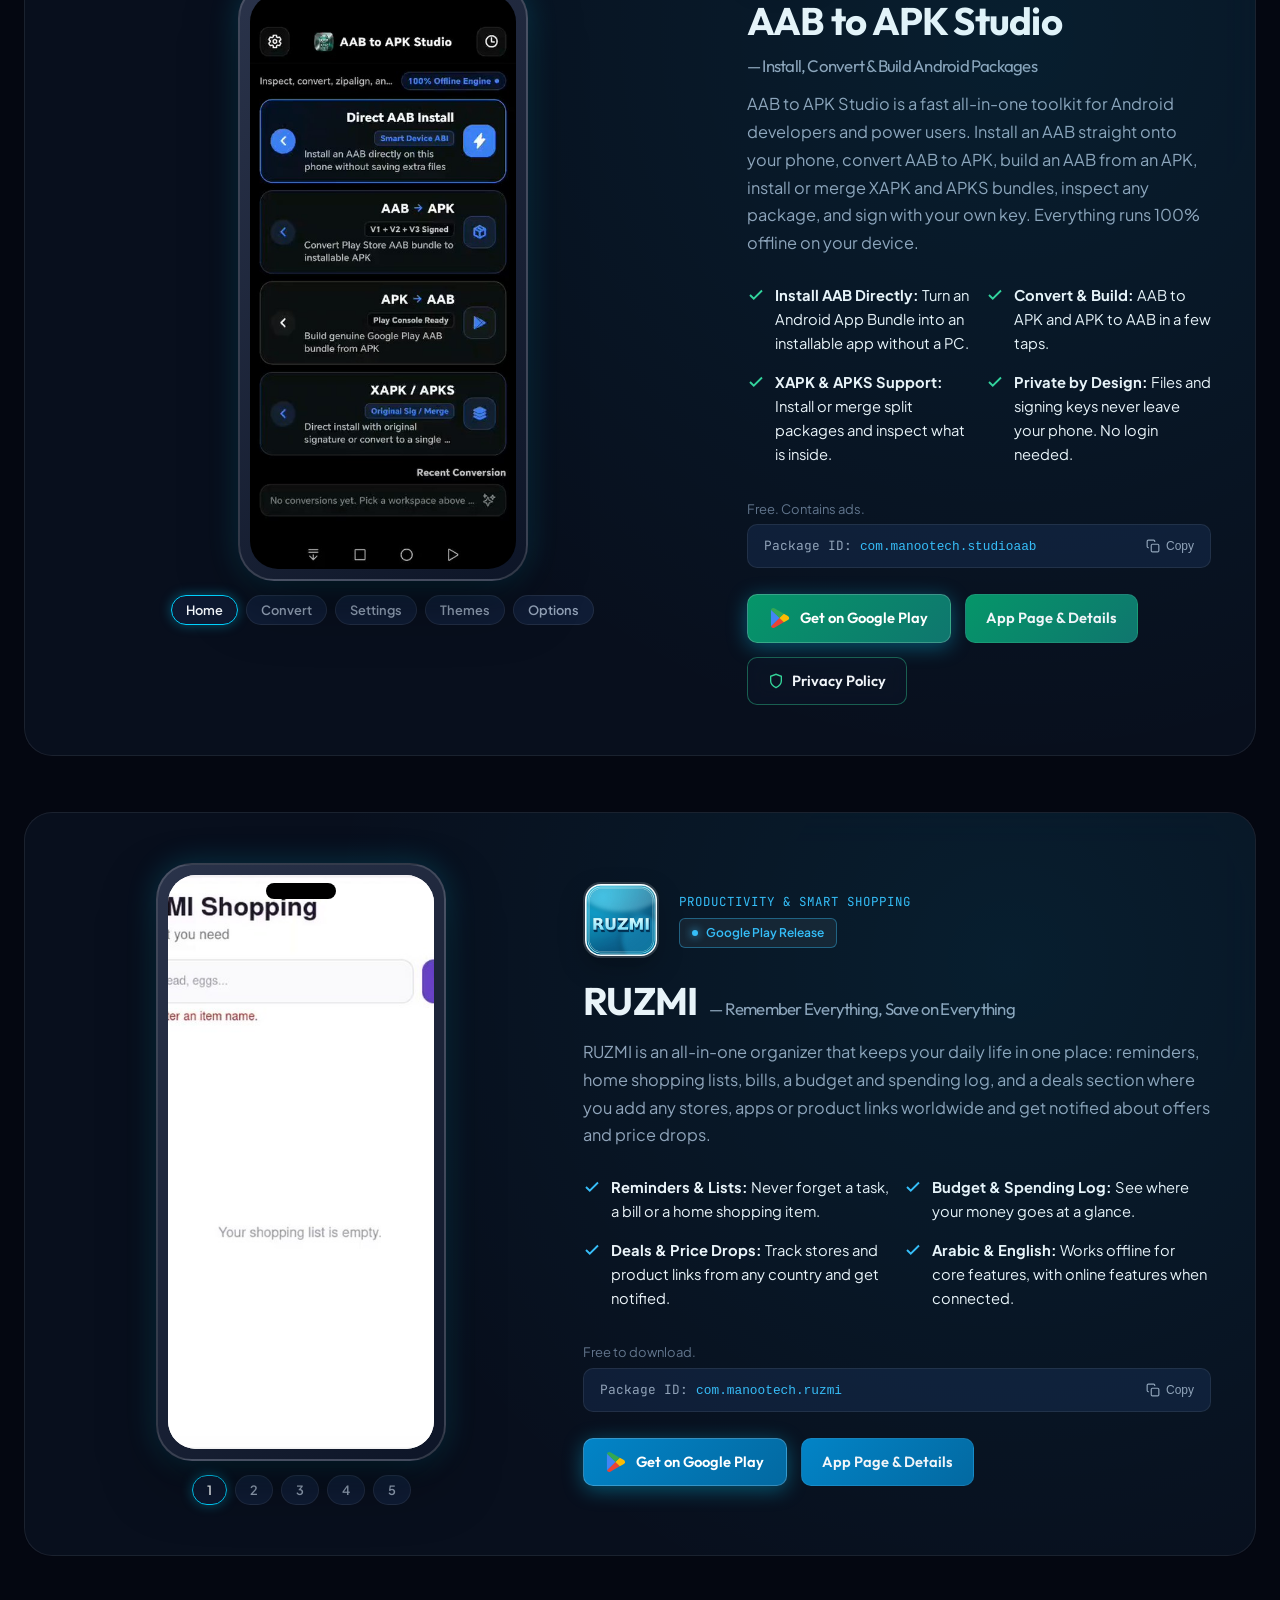
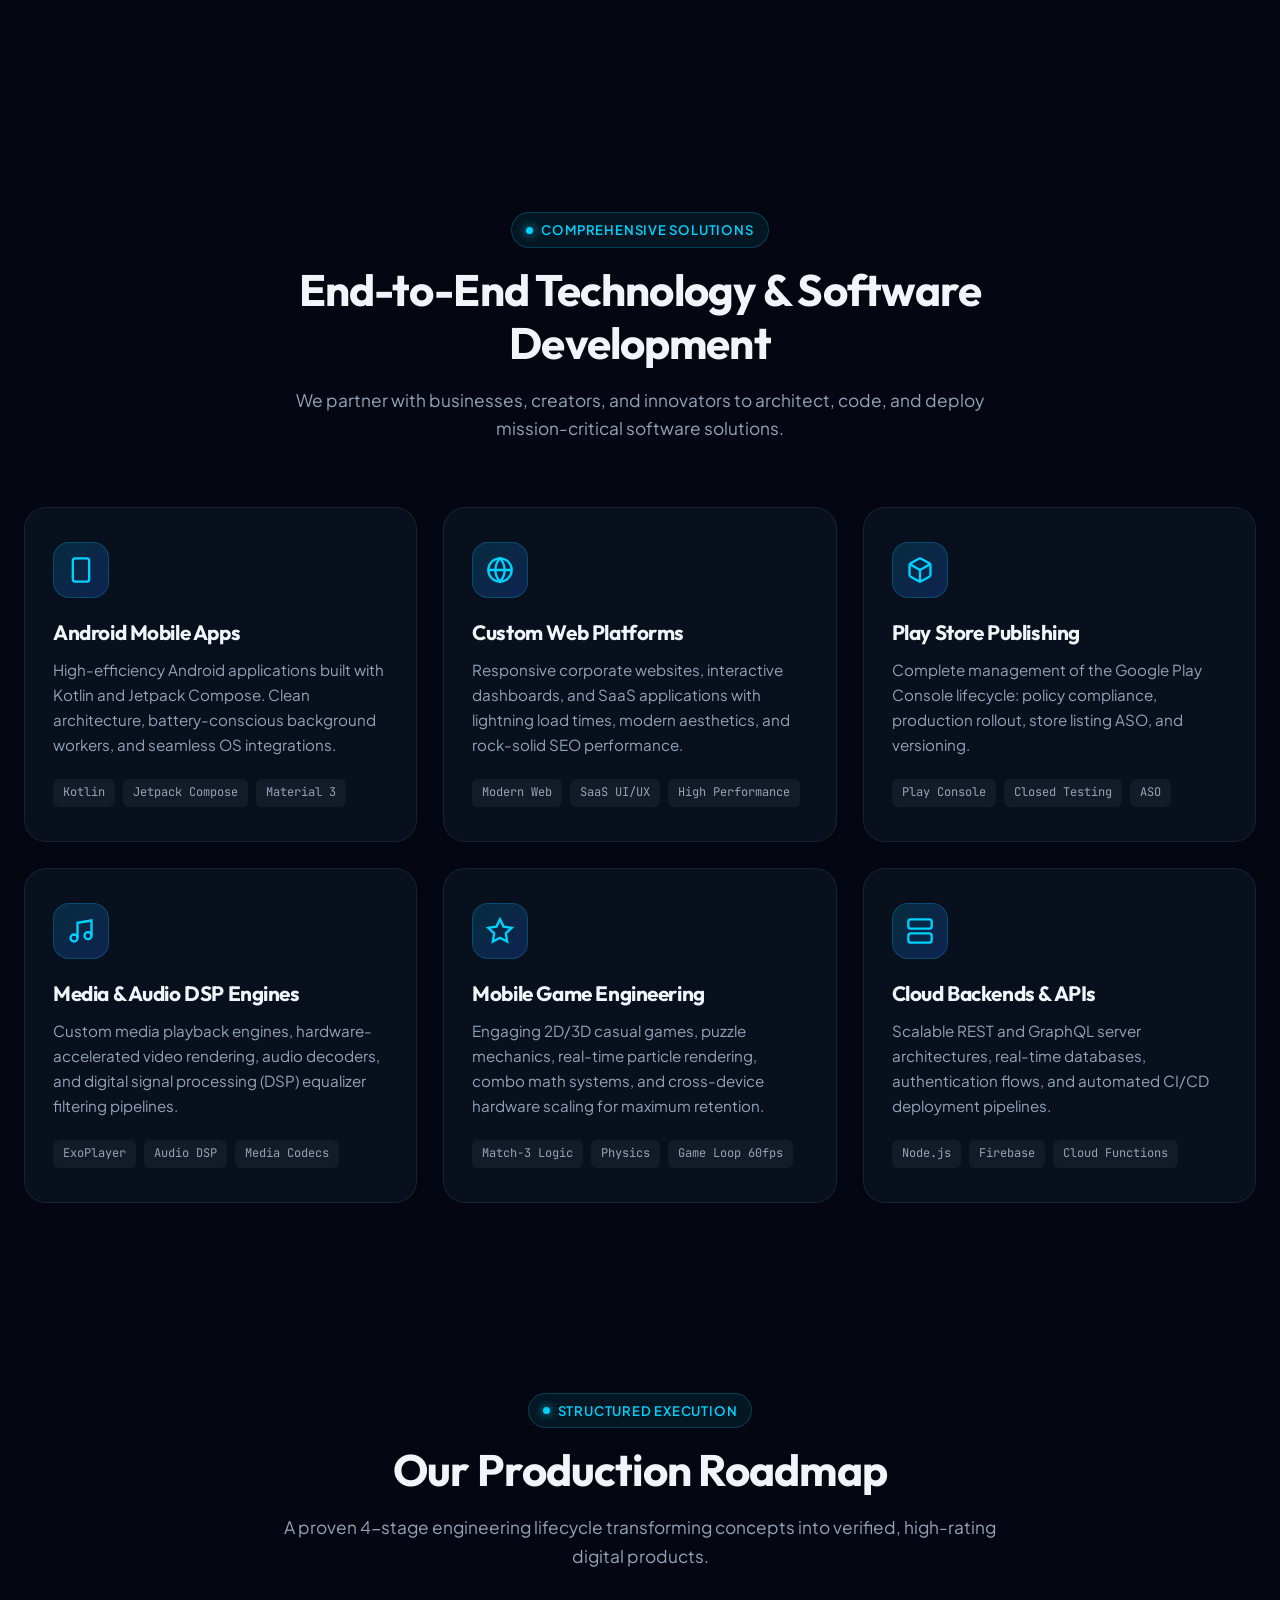
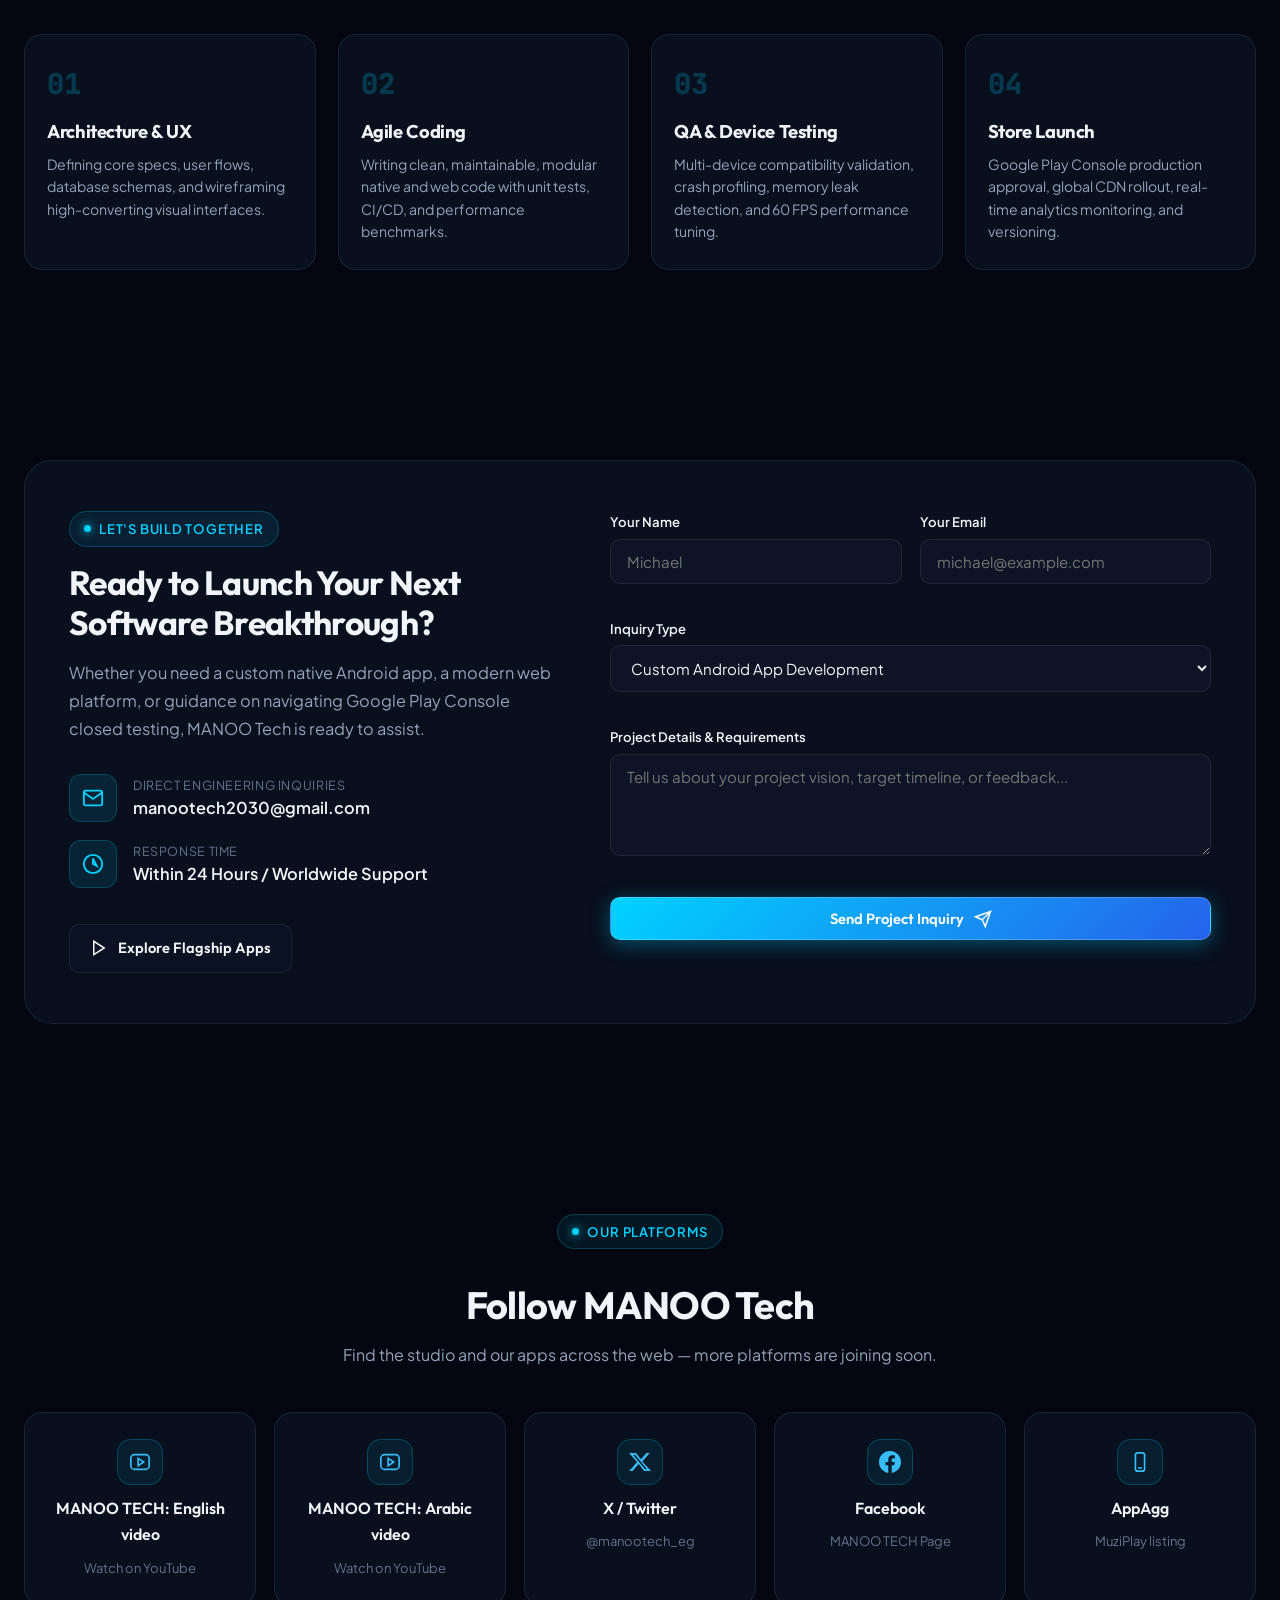
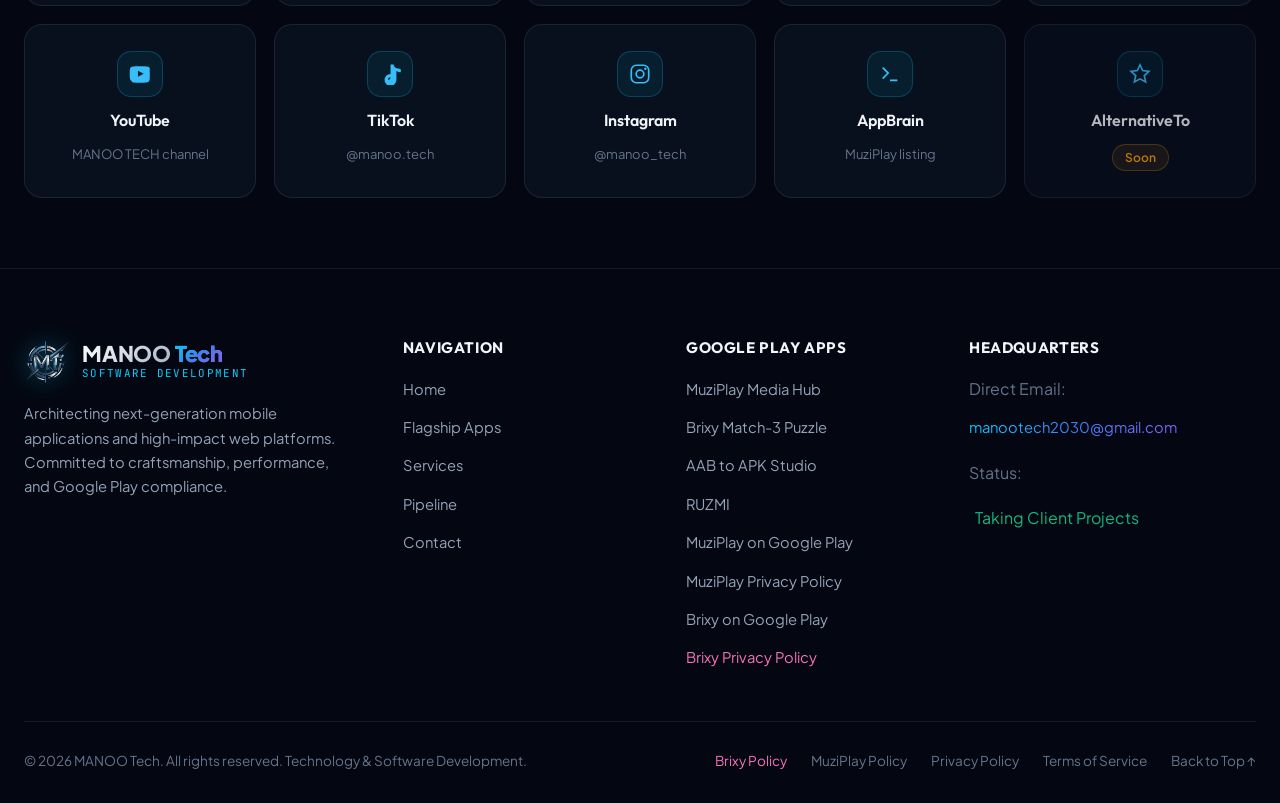
==== commit ea88bfad: "RUZMI: app screens and explainer videos" ====
--- a/index.html
+++ b/index.html
@@ -494,13 +494,14 @@
         <!-- APP: ruzmi -->
         <article class="app-showcase-card" id="app-ruzmi">
           <div class="app-card-grid reverse-layout">
-            <div class="app-mockup-wrapper">
+            <div class="app-mockup-wrapper preview-tabs-container">
               <div class="phone-mockup-frame">
                 <div class="phone-camera-island"></div>
-                <div class="phone-inner-screen" style="display:flex;align-items:center;justify-content:center;background:linear-gradient(160deg,#0ea5e9 0%,#075985 100%);">
-                  <img src="assets/images/ruzmi-icon.png" alt="RUZMI app icon" style="width:62%;height:auto;object-fit:contain;border-radius:28px;">
-                </div>
-              </div>
+                <div class="phone-inner-screen" style="background:#fff;">
+                  <img id="ruzScreenImg" src="assets/images/ruzmi-app-1.jpg" alt="RUZMI app screen" style="object-fit:cover;object-position:top;">
+                </div>
+              </div>
+              <div class="preview-tabs"><button type="button" class="preview-tab-btn active" onclick="switchScreenshot('ruzScreenImg', 'assets/images/ruzmi-app-1.jpg', this)"><span>1</span></button><button type="button" class="preview-tab-btn" onclick="switchScreenshot('ruzScreenImg', 'assets/images/ruzmi-app-2.jpg', this)"><span>2</span></button><button type="button" class="preview-tab-btn" onclick="switchScreenshot('ruzScreenImg', 'assets/images/ruzmi-app-3.jpg', this)"><span>3</span></button><button type="button" class="preview-tab-btn" onclick="switchScreenshot('ruzScreenImg', 'assets/images/ruzmi-app-4.jpg', this)"><span>4</span></button><button type="button" class="preview-tab-btn" onclick="switchScreenshot('ruzScreenImg', 'assets/images/ruzmi-app-5.jpg', this)"><span>5</span></button></div>
             </div>
             <div class="app-details-col">
               <div class="app-brand-row">
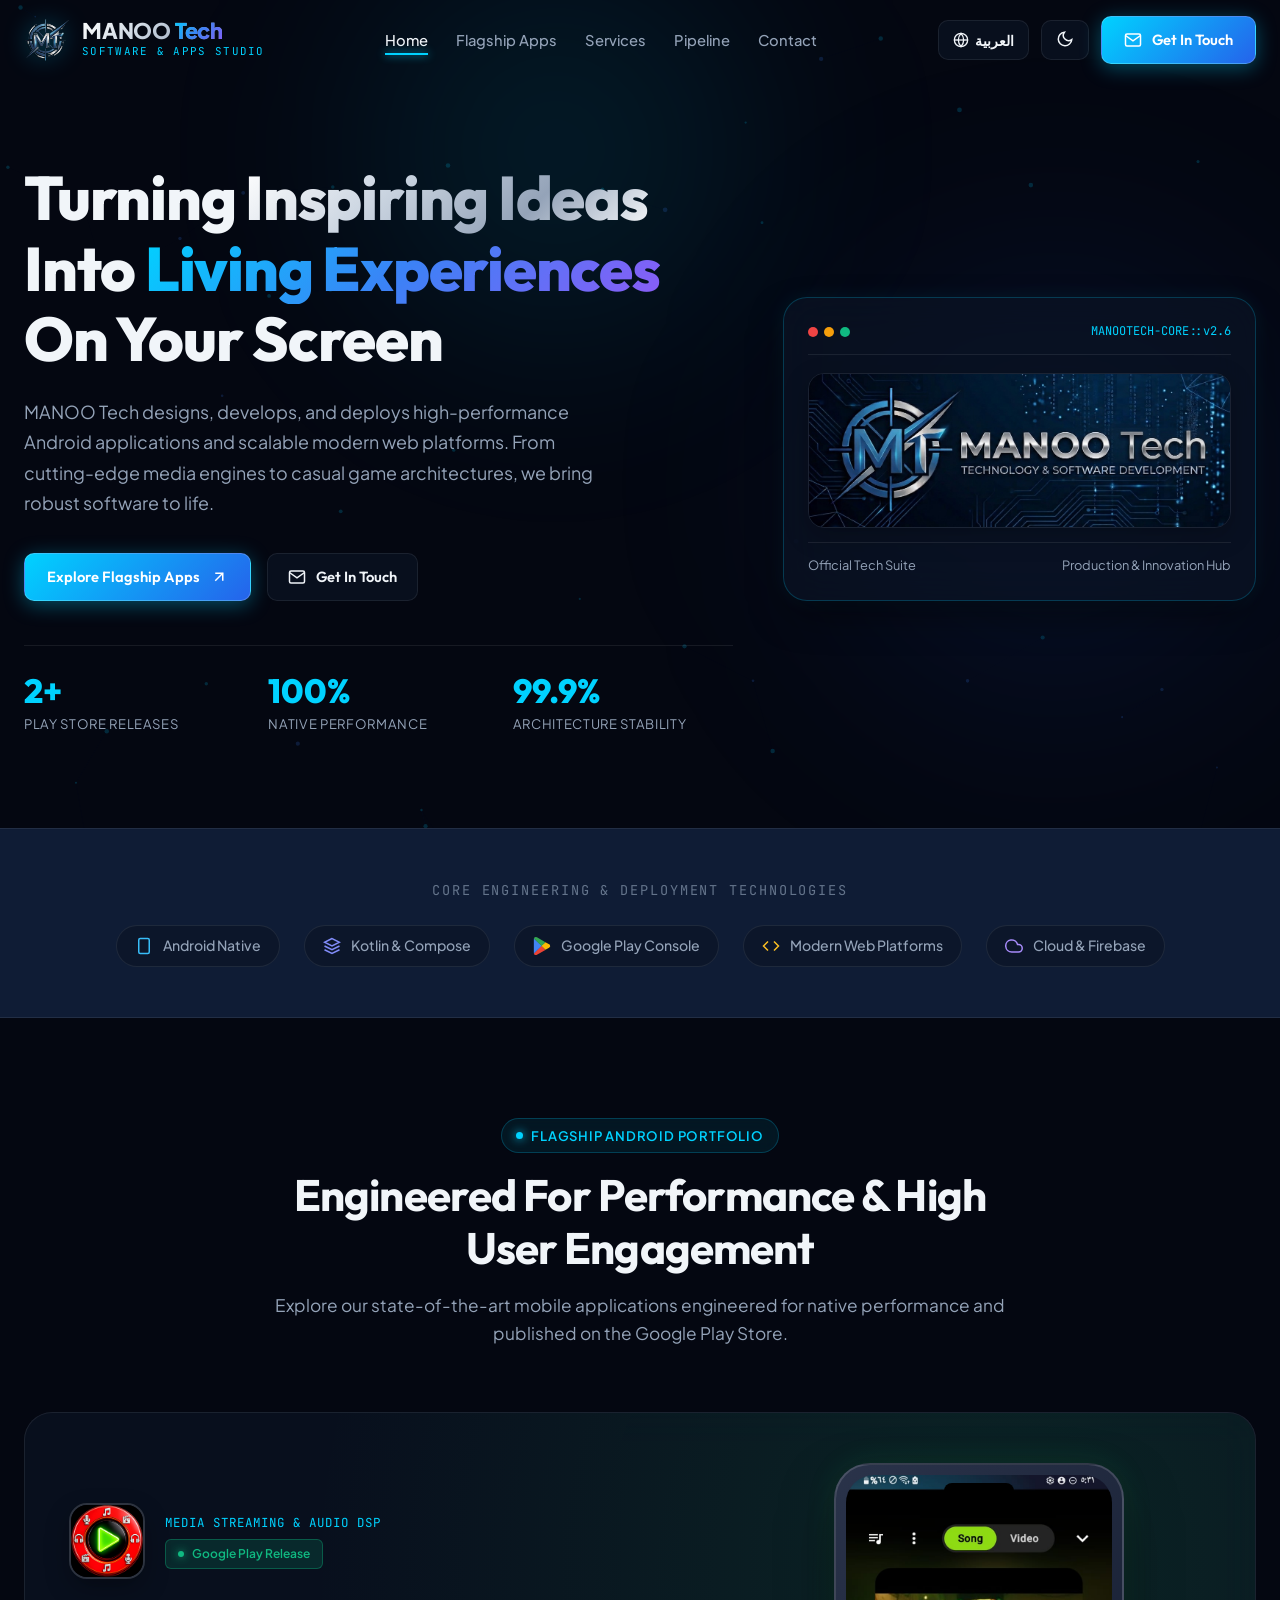
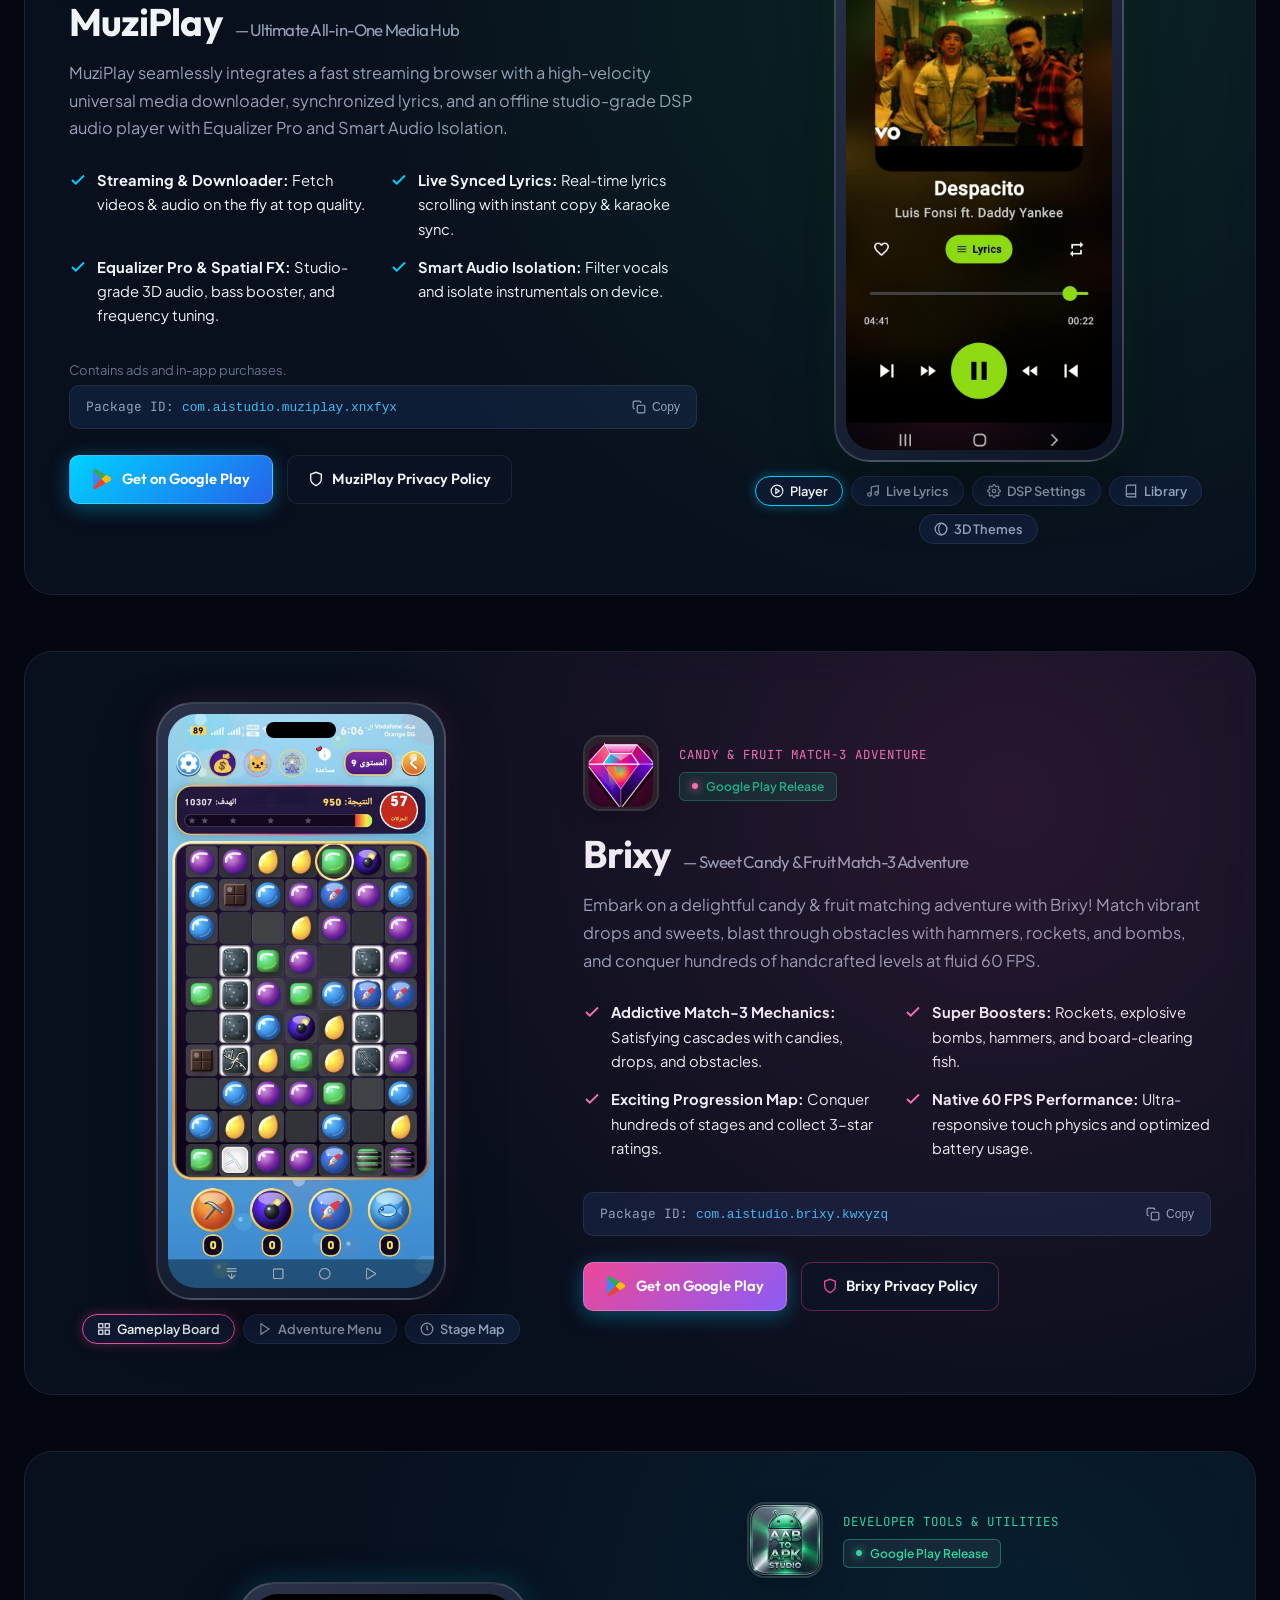
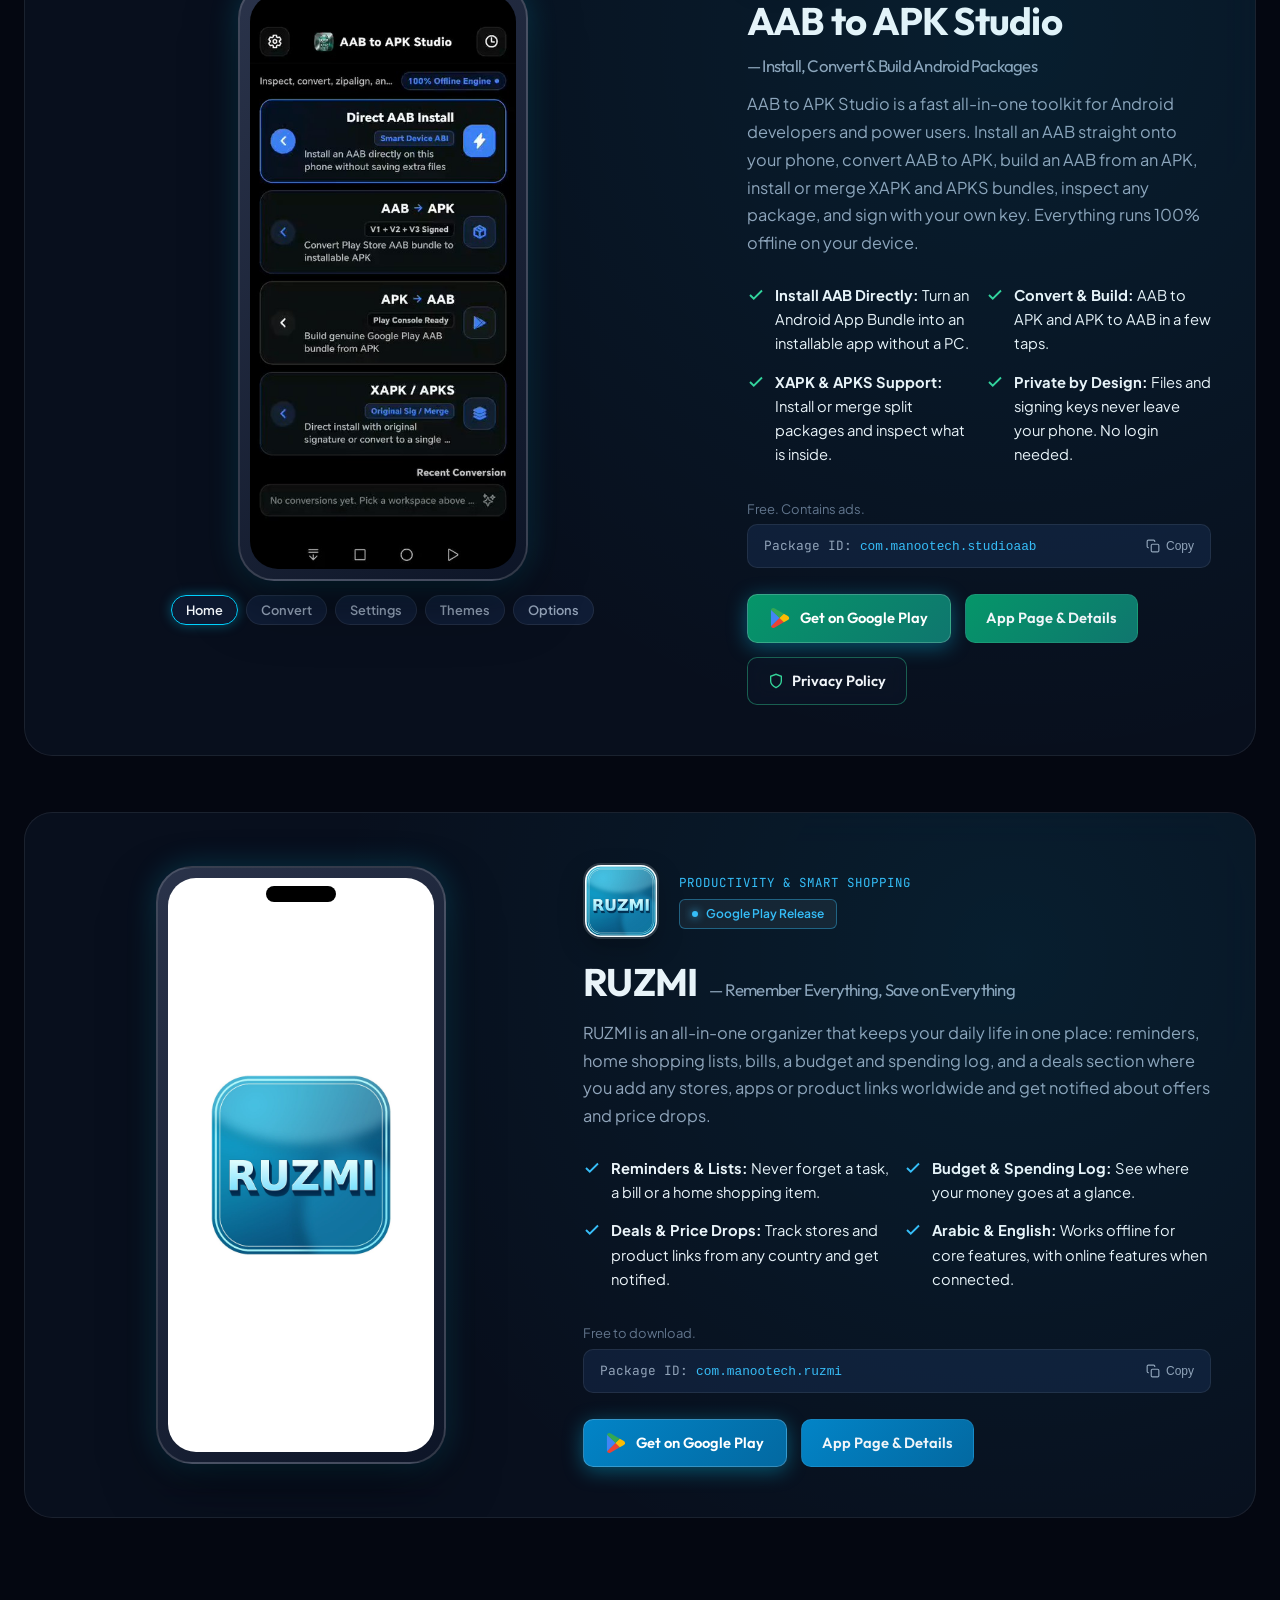
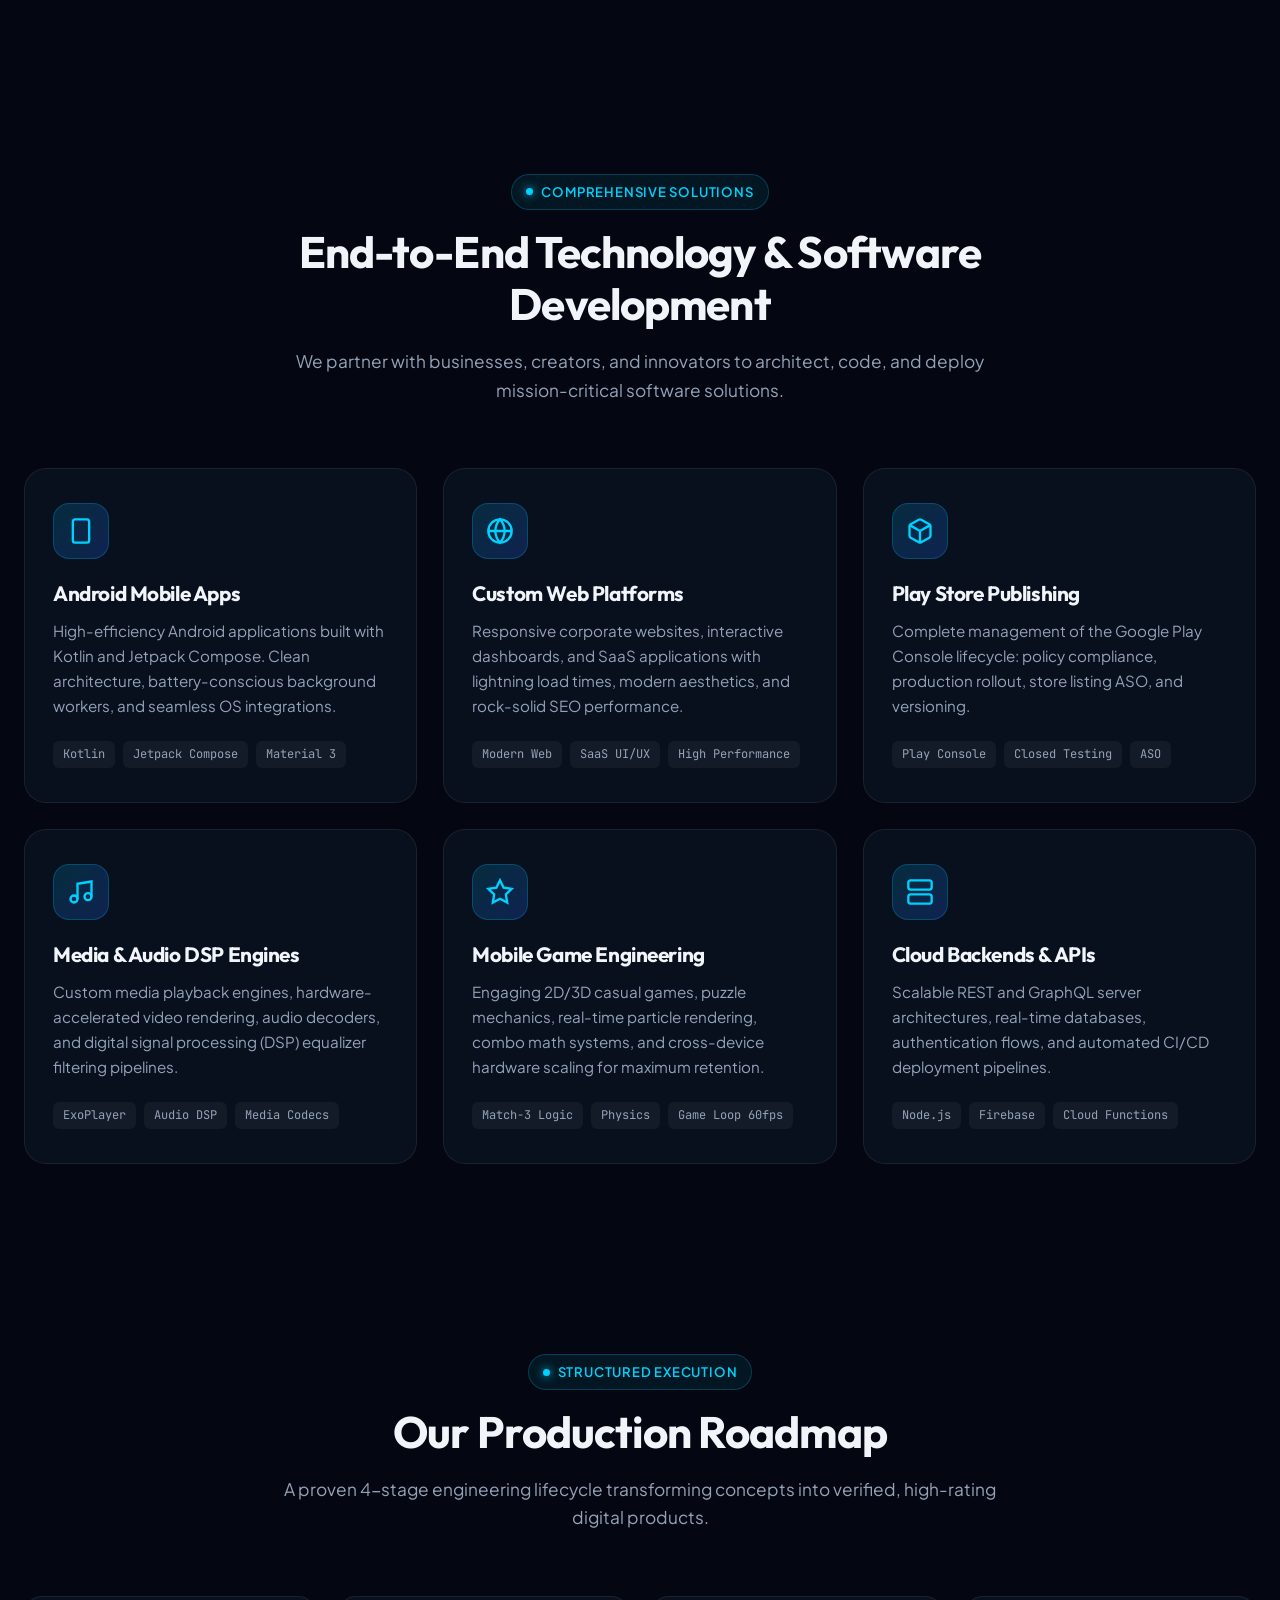
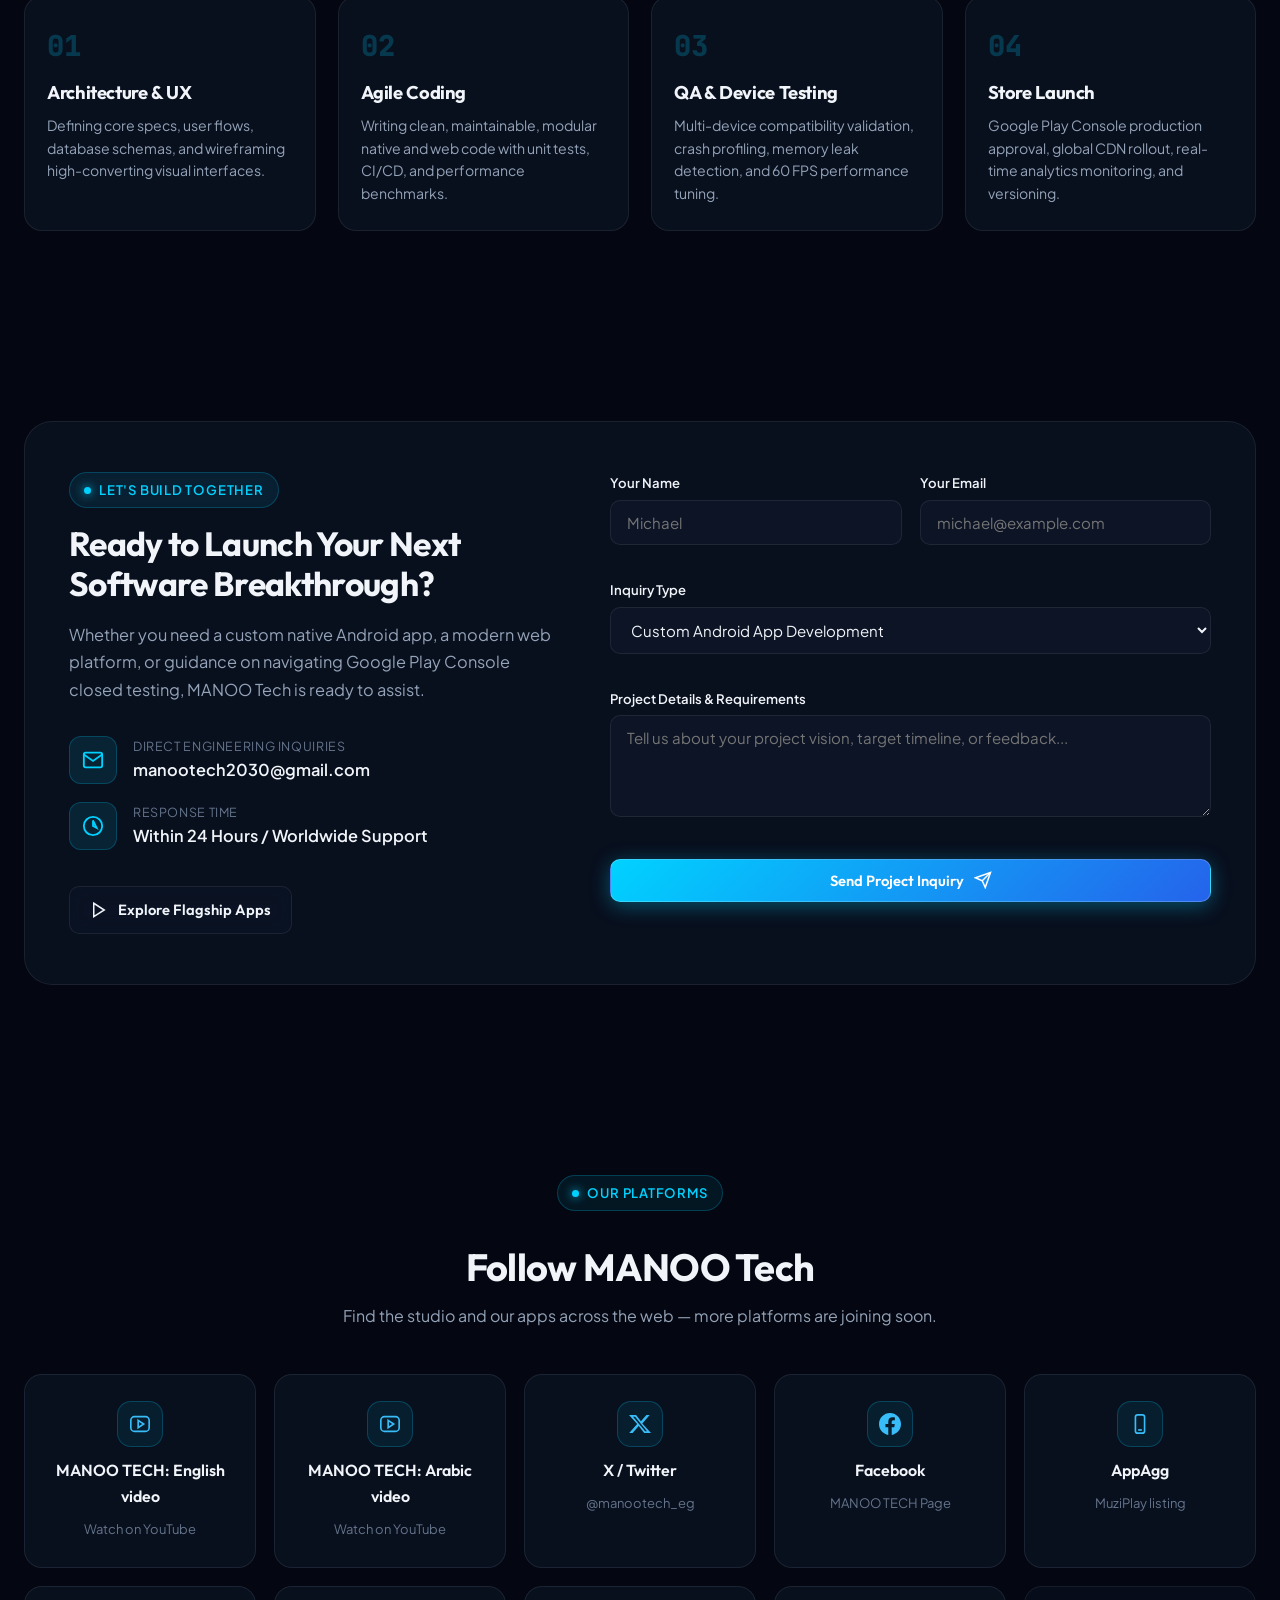
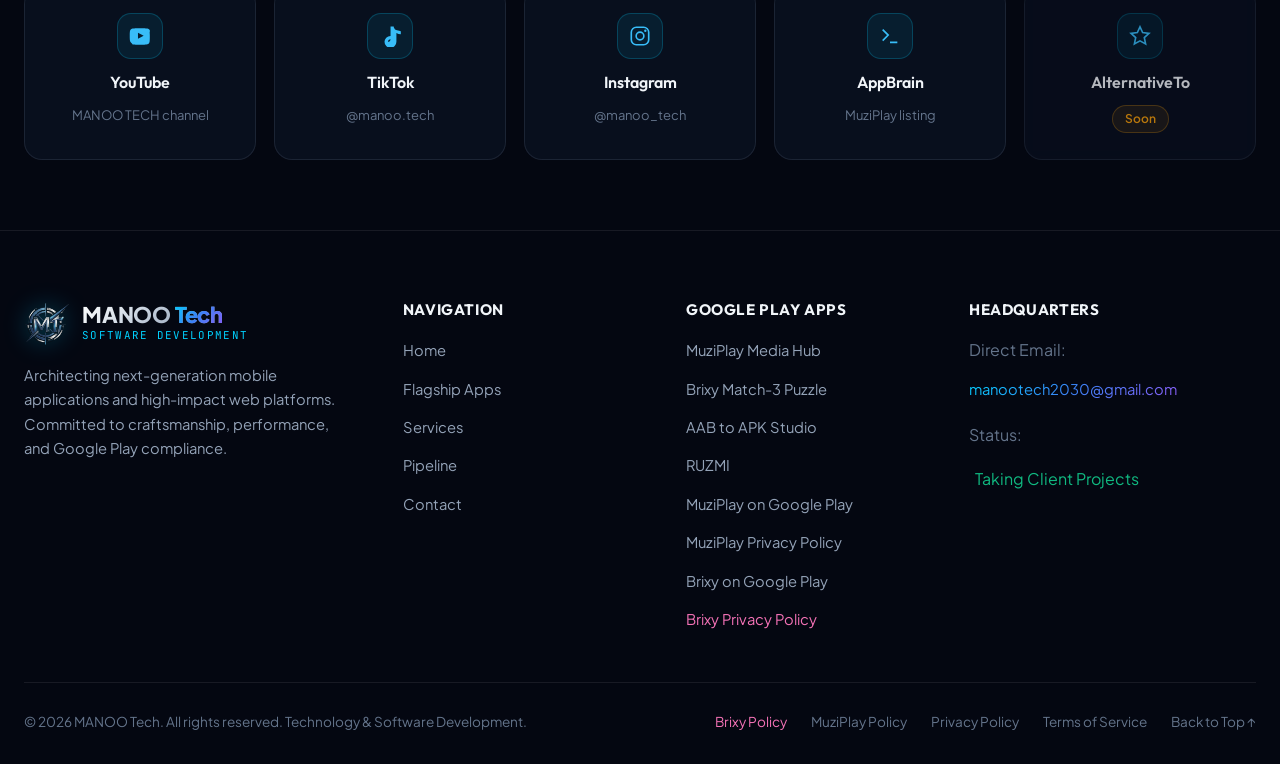
==== commit 6814a1aa: "Remove RUZMI video-frame screenshots" ====
--- a/index.html
+++ b/index.html
@@ -498,11 +498,10 @@
               <div class="phone-mockup-frame">
                 <div class="phone-camera-island"></div>
                 <div class="phone-inner-screen" style="background:#fff;">
-                  <img id="ruzScreenImg" src="assets/images/ruzmi-app-1.jpg" alt="RUZMI app screen" style="object-fit:cover;object-position:top;">
-                </div>
-              </div>
-              <div class="preview-tabs"><button type="button" class="preview-tab-btn active" onclick="switchScreenshot('ruzScreenImg', 'assets/images/ruzmi-app-1.jpg', this)"><span>1</span></button><button type="button" class="preview-tab-btn" onclick="switchScreenshot('ruzScreenImg', 'assets/images/ruzmi-app-2.jpg', this)"><span>2</span></button><button type="button" class="preview-tab-btn" onclick="switchScreenshot('ruzScreenImg', 'assets/images/ruzmi-app-3.jpg', this)"><span>3</span></button><button type="button" class="preview-tab-btn" onclick="switchScreenshot('ruzScreenImg', 'assets/images/ruzmi-app-4.jpg', this)"><span>4</span></button><button type="button" class="preview-tab-btn" onclick="switchScreenshot('ruzScreenImg', 'assets/images/ruzmi-app-5.jpg', this)"><span>5</span></button></div>
-            </div>
+                  <img id="ruzScreenImg" src="assets/images/ruzmi-icon.png" alt="RUZMI app icon" style="object-fit:contain;padding:40px;">
+                </div>
+              </div>
+              </div>
             <div class="app-details-col">
               <div class="app-brand-row">
                 <img src="assets/images/ruzmi-icon.png" alt="ruzmi app icon" class="app-master-icon">
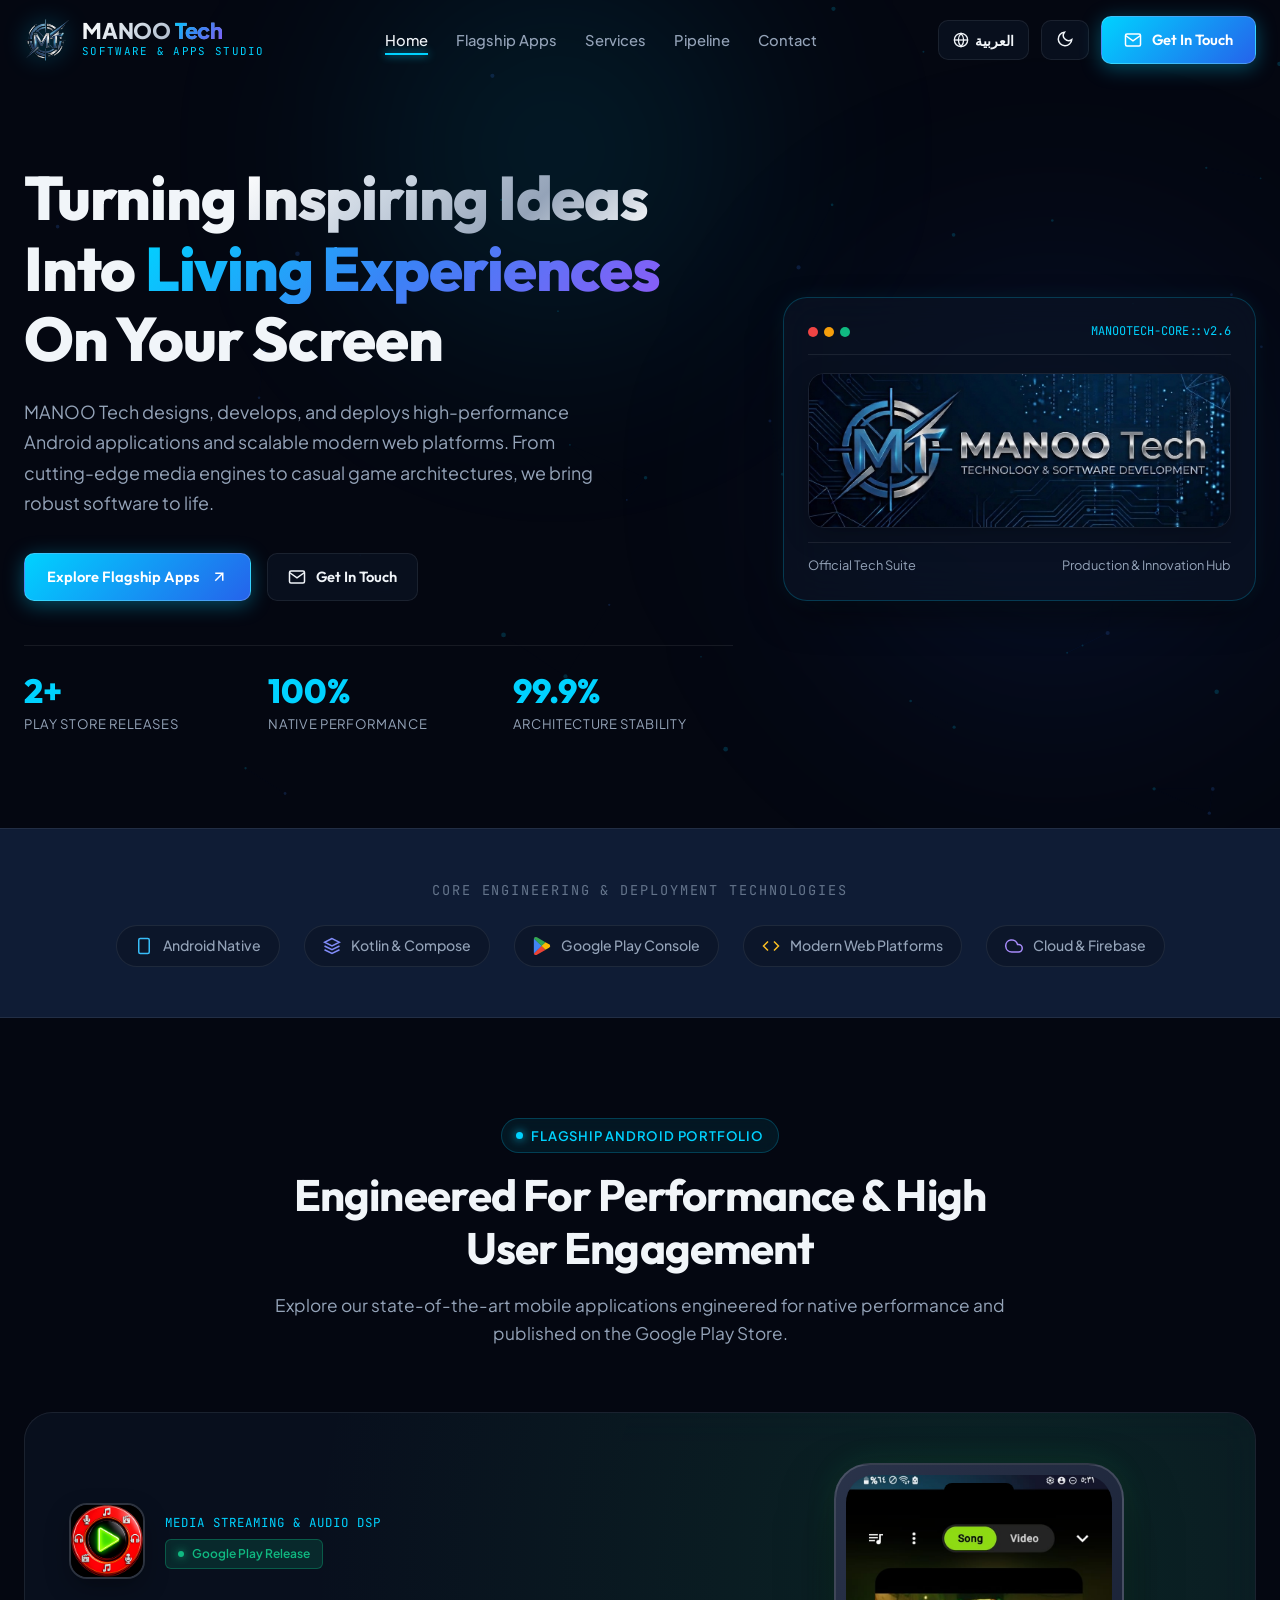
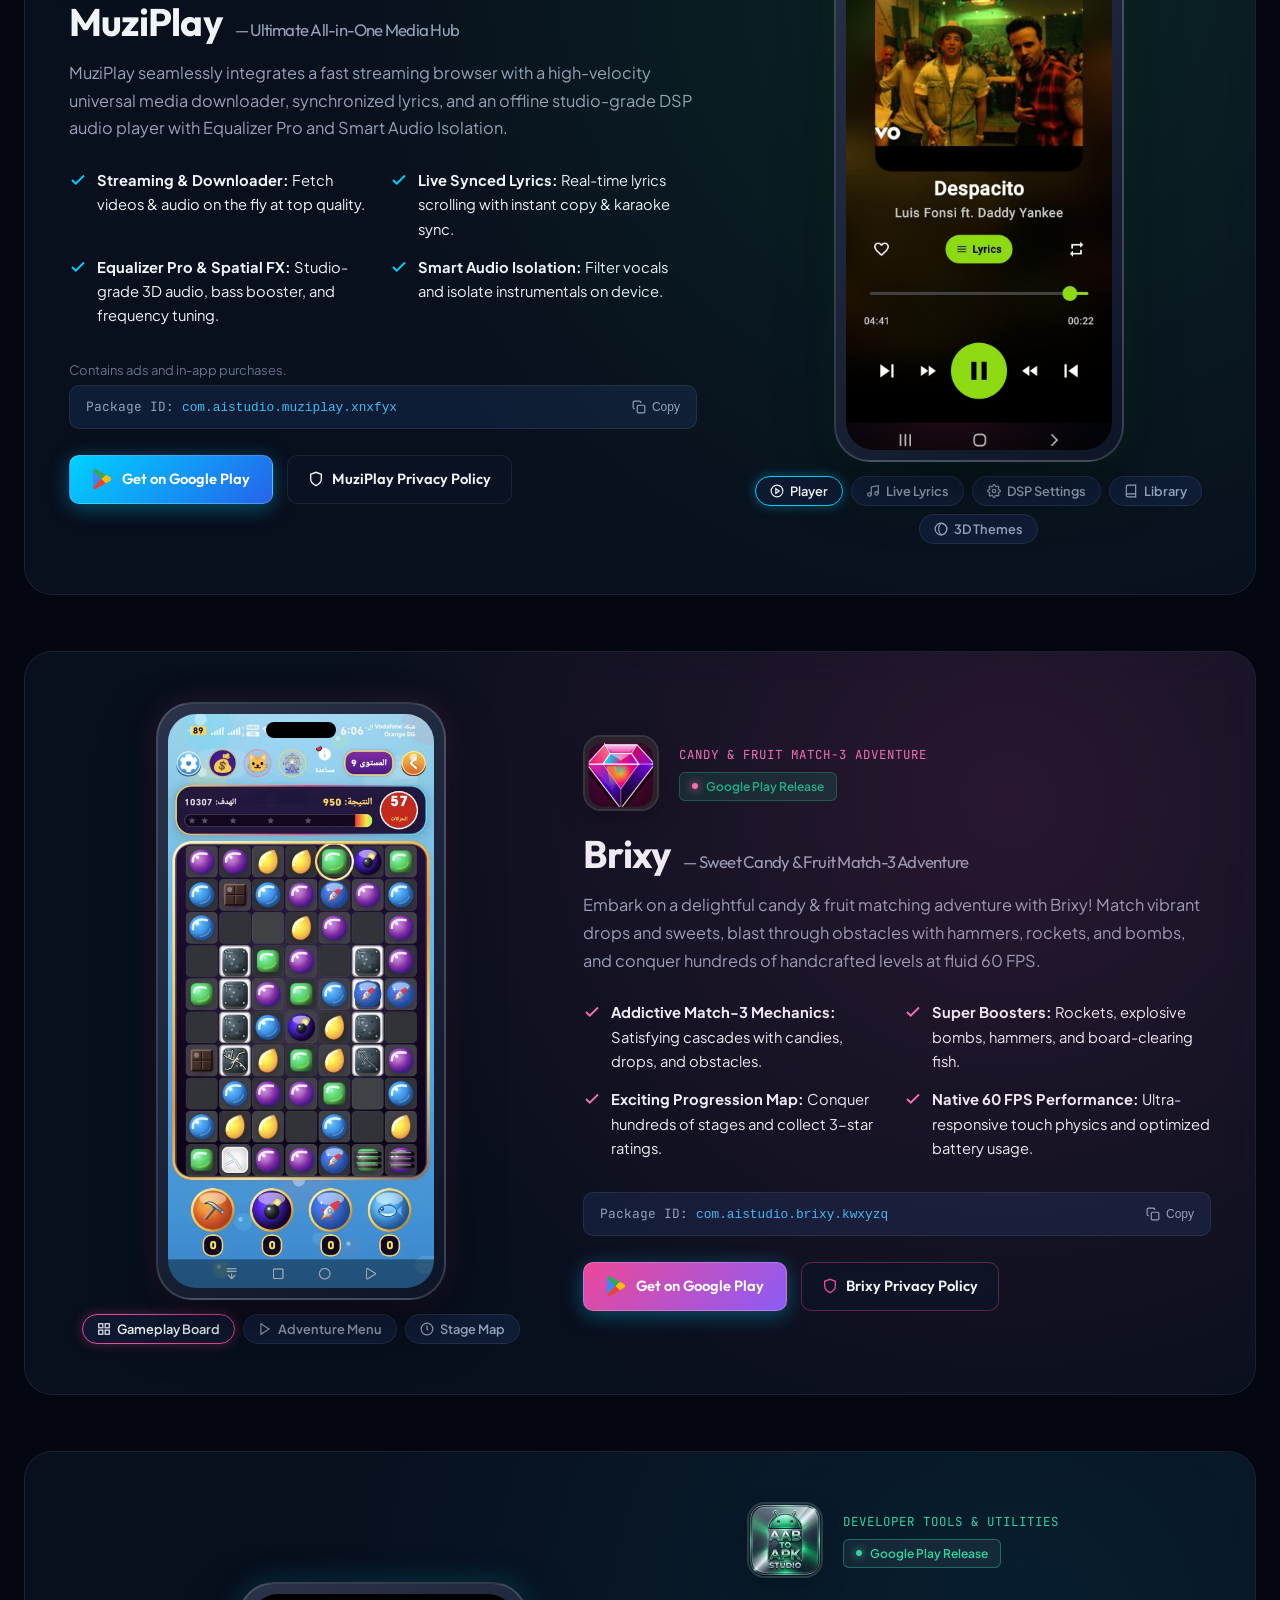
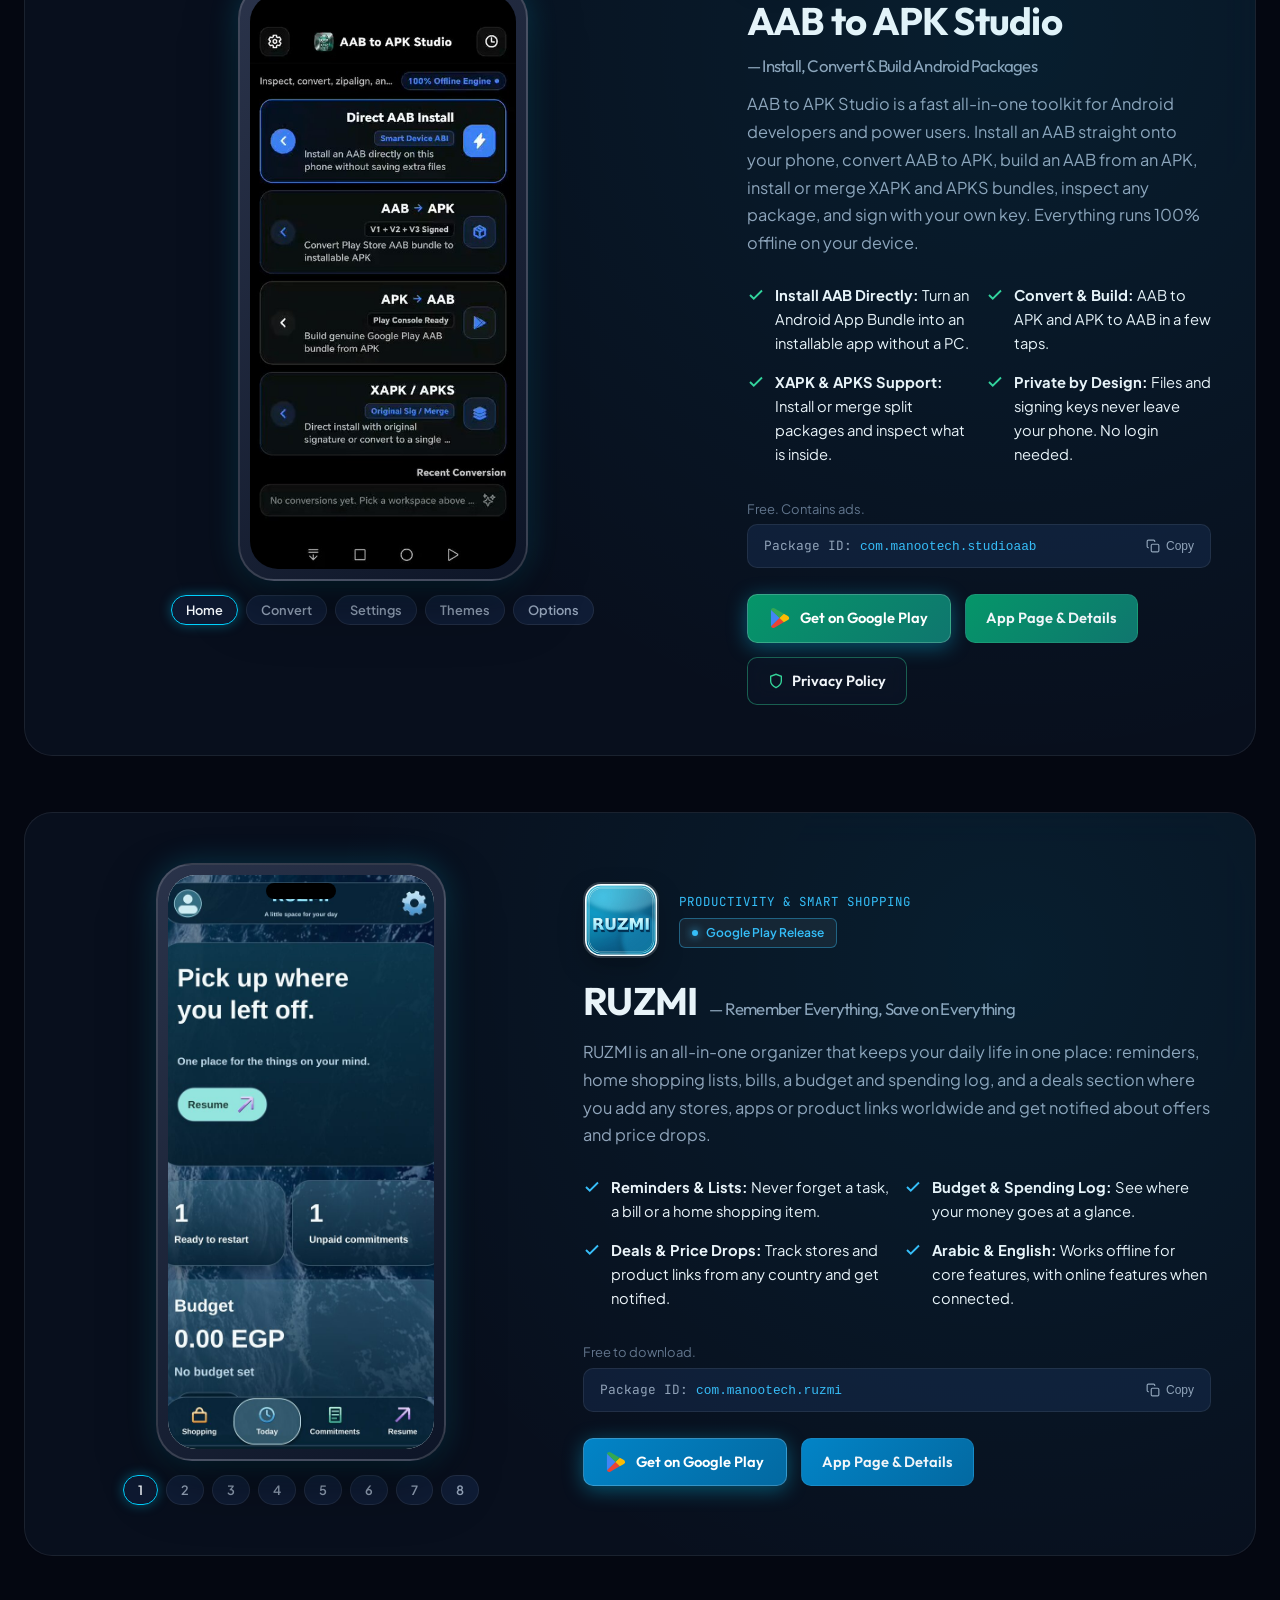
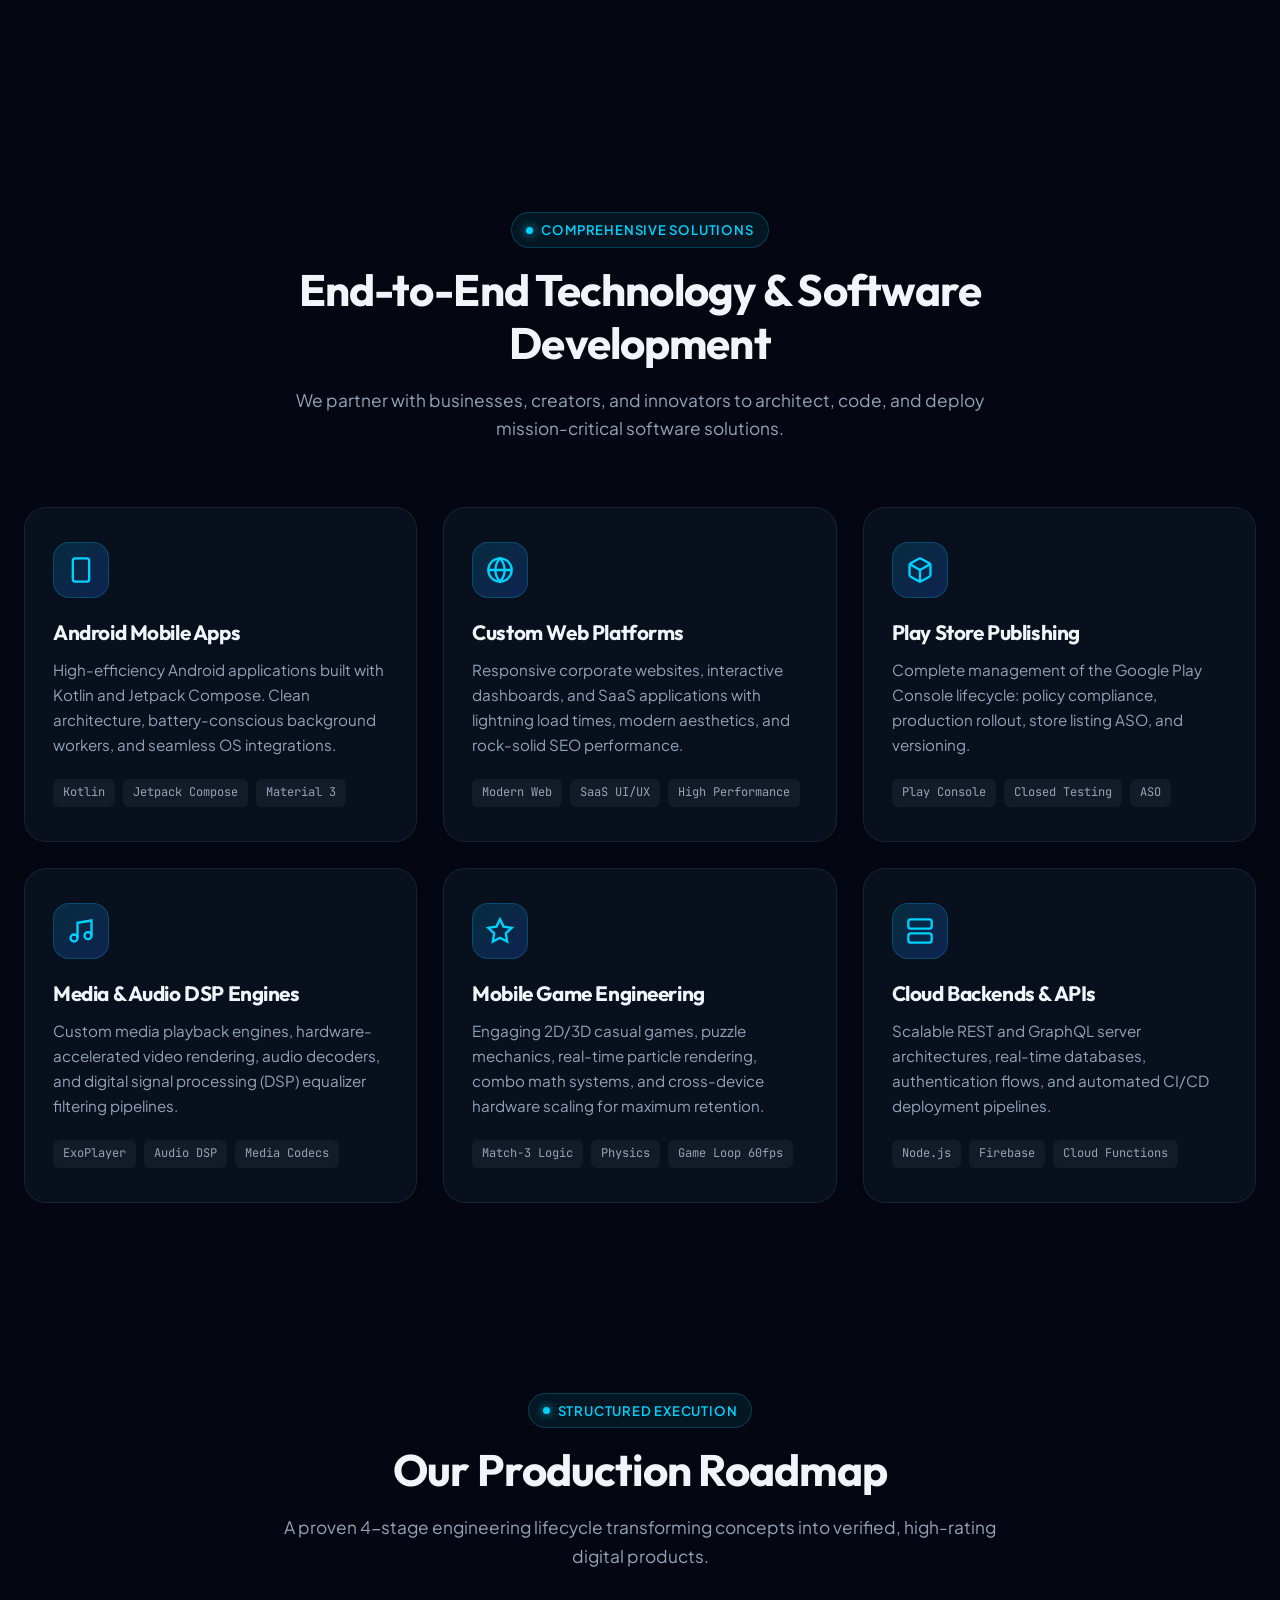
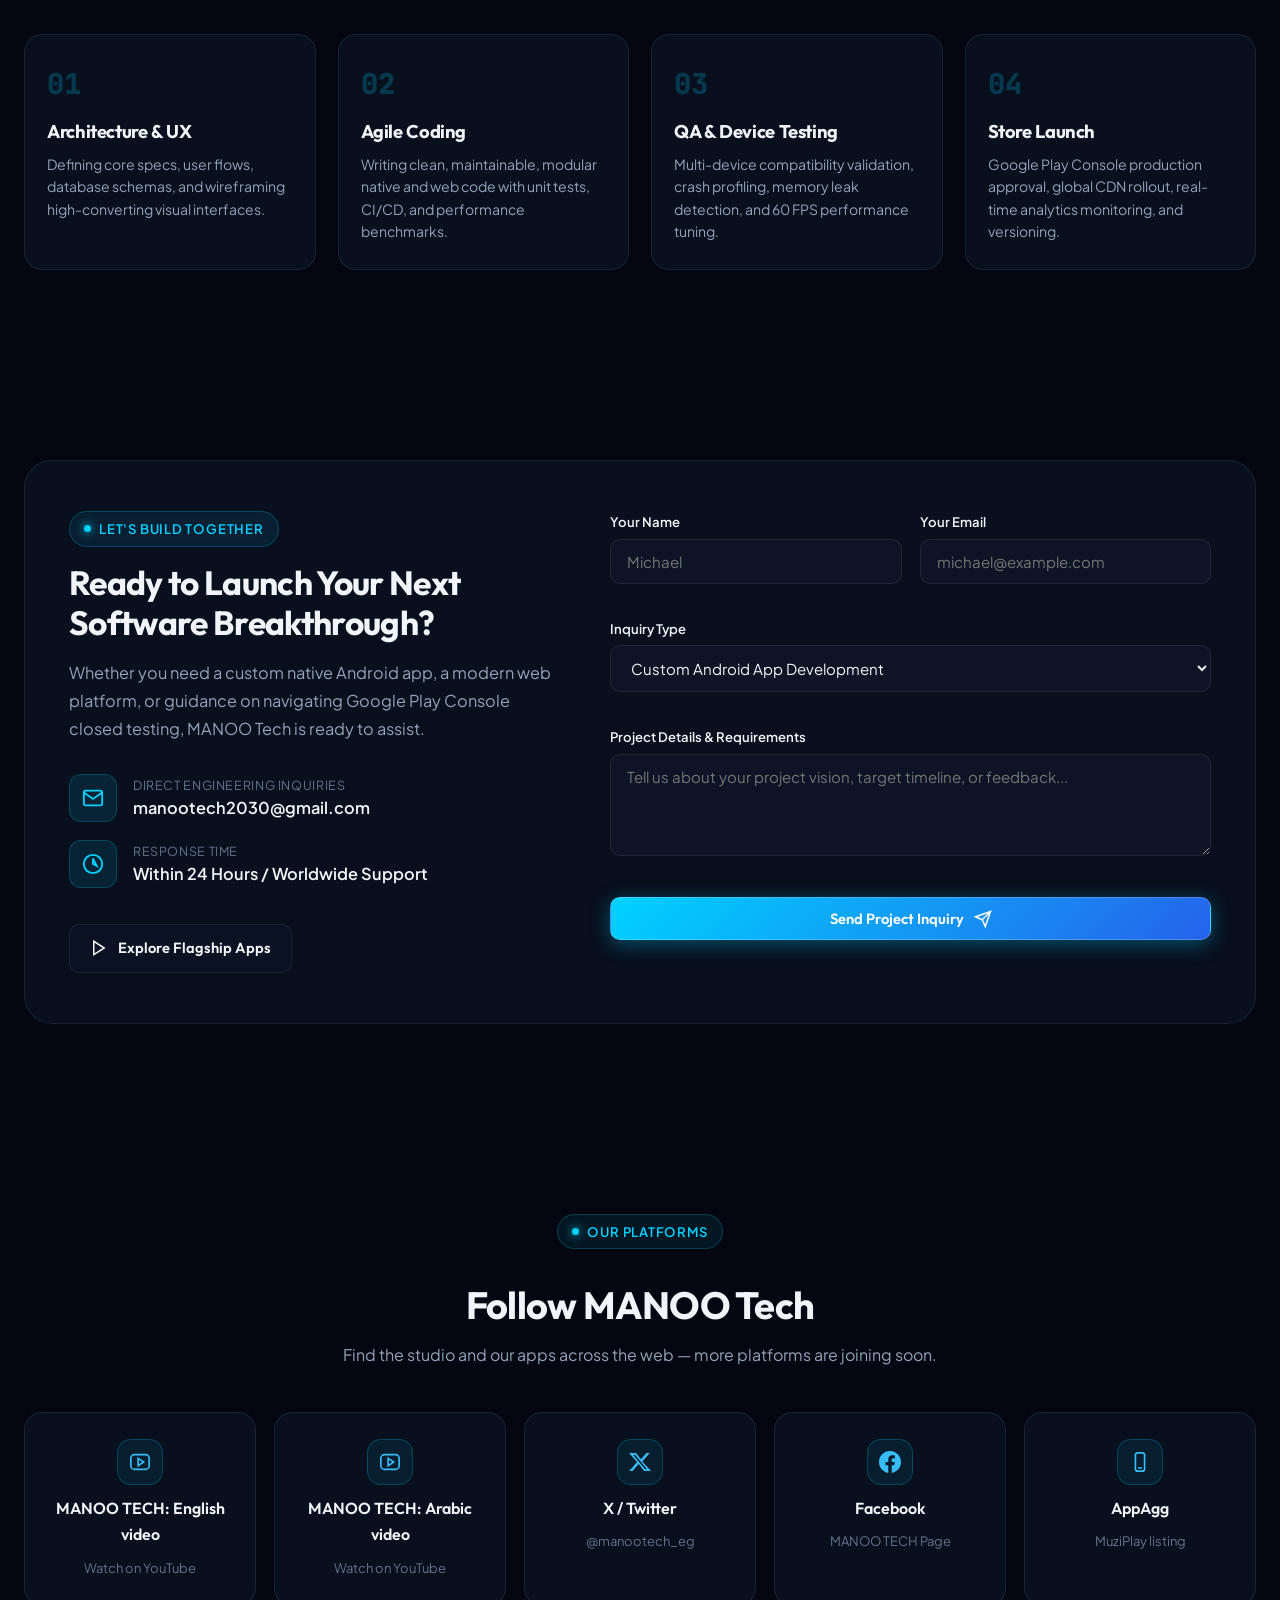
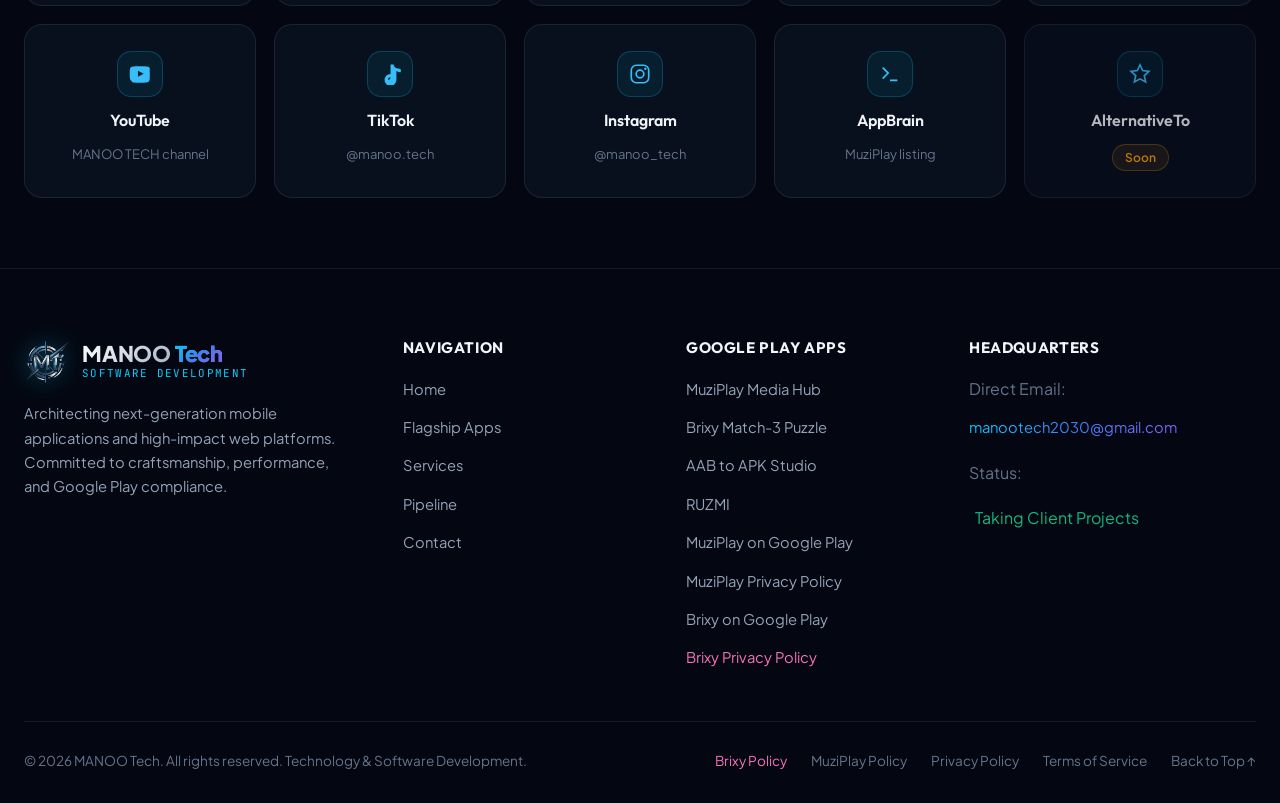
==== commit 32a3f8d0: "RUZMI: real Play listing screenshots (8)" ====
--- a/index.html
+++ b/index.html
@@ -498,10 +498,11 @@
               <div class="phone-mockup-frame">
                 <div class="phone-camera-island"></div>
                 <div class="phone-inner-screen" style="background:#fff;">
-                  <img id="ruzScreenImg" src="assets/images/ruzmi-icon.png" alt="RUZMI app icon" style="object-fit:contain;padding:40px;">
-                </div>
-              </div>
-              </div>
+                  <img id="ruzScreenImg" src="assets/images/ruzmi-play-1.jpg" alt="RUZMI app screen" style="object-fit:cover;object-position:top;">
+                </div>
+              </div>
+              <div class="preview-tabs"><button type="button" class="preview-tab-btn active" onclick="switchScreenshot('ruzScreenImg', 'assets/images/ruzmi-play-1.jpg', this)"><span>1</span></button><button type="button" class="preview-tab-btn" onclick="switchScreenshot('ruzScreenImg', 'assets/images/ruzmi-play-2.jpg', this)"><span>2</span></button><button type="button" class="preview-tab-btn" onclick="switchScreenshot('ruzScreenImg', 'assets/images/ruzmi-play-3.jpg', this)"><span>3</span></button><button type="button" class="preview-tab-btn" onclick="switchScreenshot('ruzScreenImg', 'assets/images/ruzmi-play-4.jpg', this)"><span>4</span></button><button type="button" class="preview-tab-btn" onclick="switchScreenshot('ruzScreenImg', 'assets/images/ruzmi-play-5.jpg', this)"><span>5</span></button><button type="button" class="preview-tab-btn" onclick="switchScreenshot('ruzScreenImg', 'assets/images/ruzmi-play-6.jpg', this)"><span>6</span></button><button type="button" class="preview-tab-btn" onclick="switchScreenshot('ruzScreenImg', 'assets/images/ruzmi-play-7.jpg', this)"><span>7</span></button><button type="button" class="preview-tab-btn" onclick="switchScreenshot('ruzScreenImg', 'assets/images/ruzmi-play-8.jpg', this)"><span>8</span></button></div>
+            </div>
             <div class="app-details-col">
               <div class="app-brand-row">
                 <img src="assets/images/ruzmi-icon.png" alt="ruzmi app icon" class="app-master-icon">
